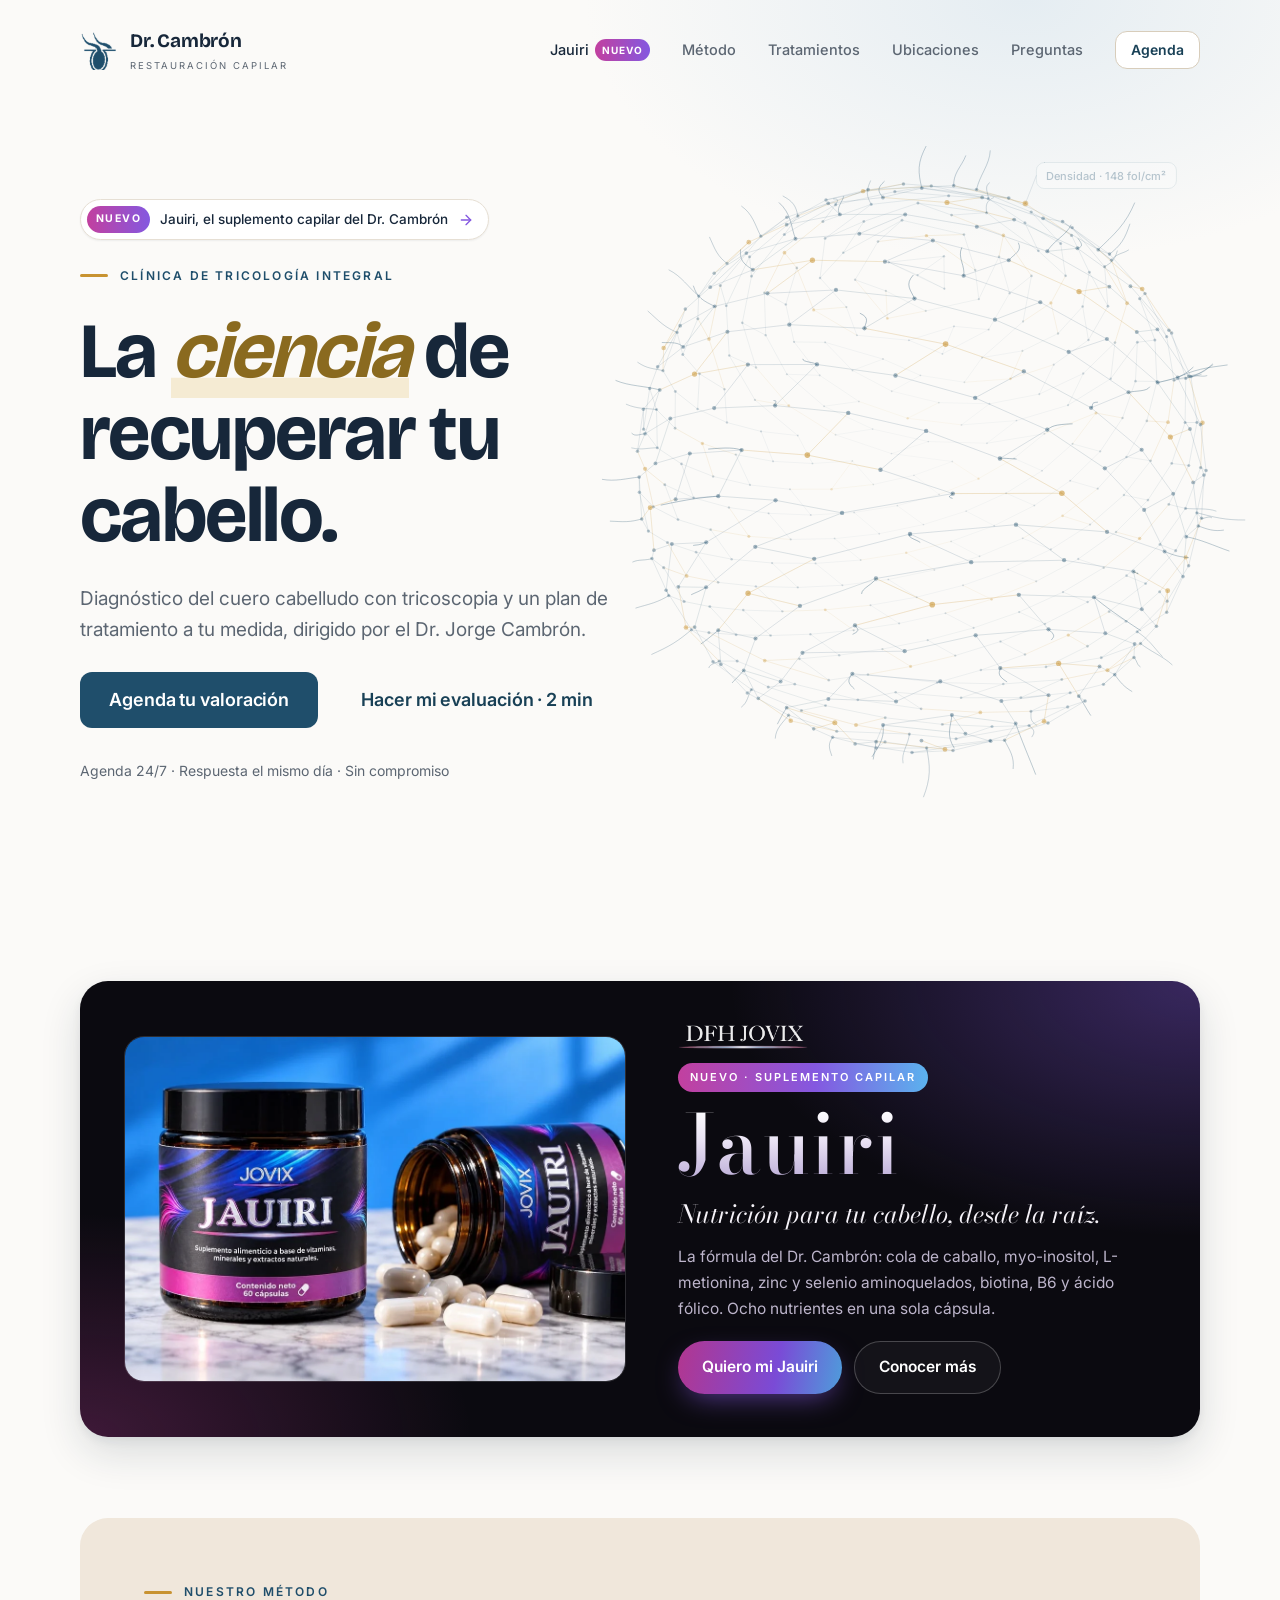
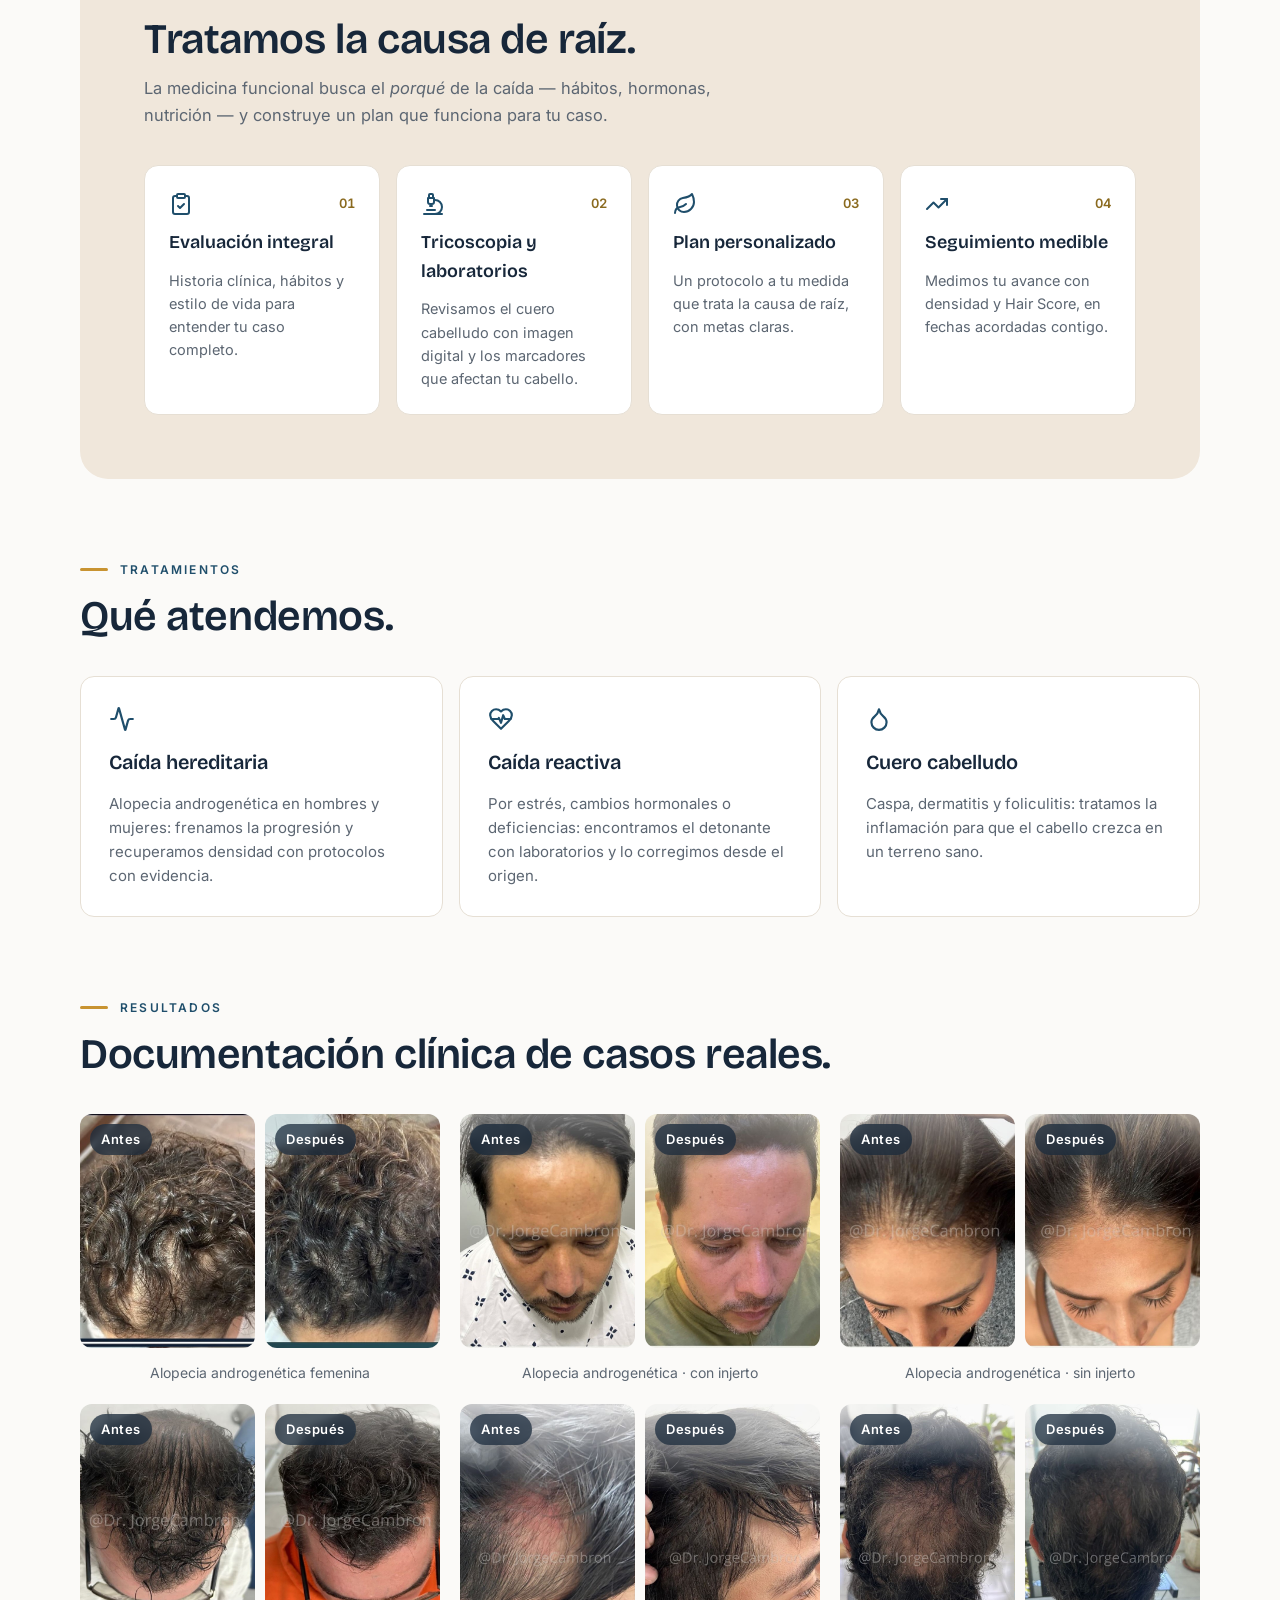
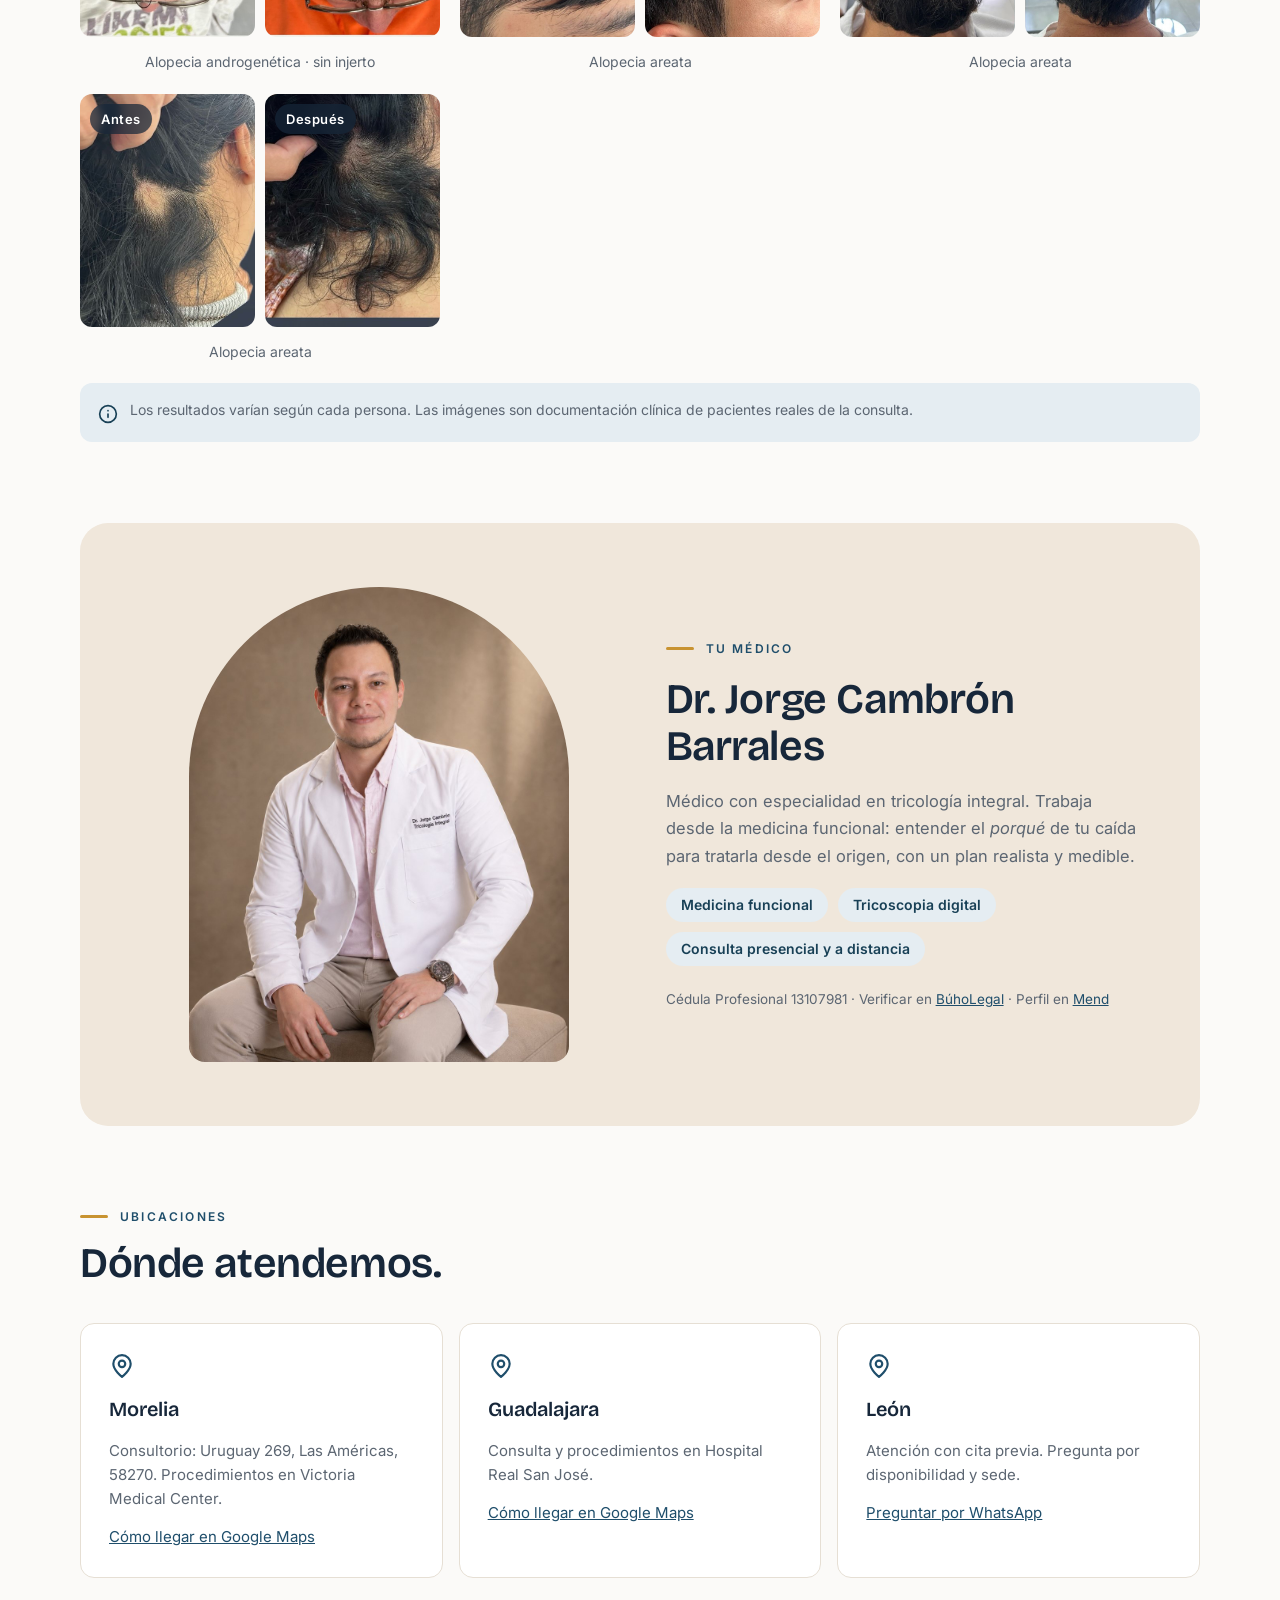
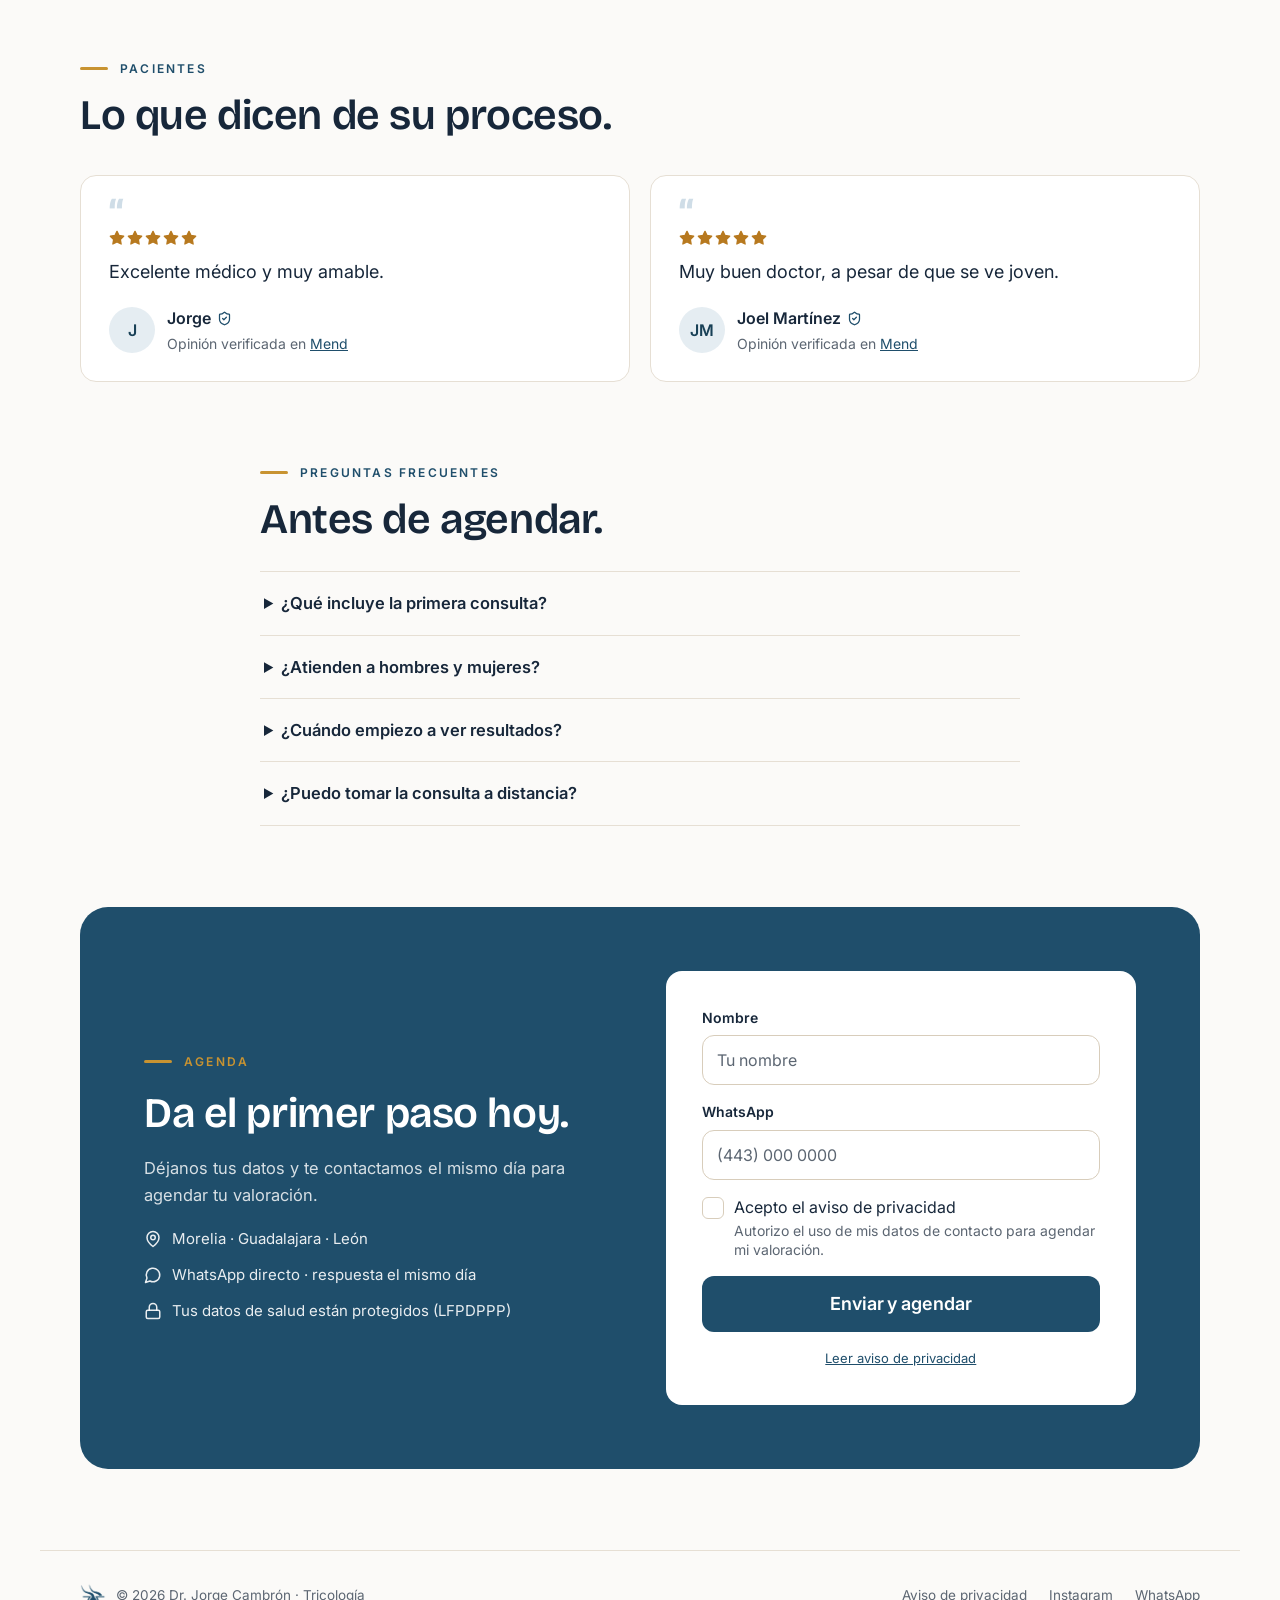
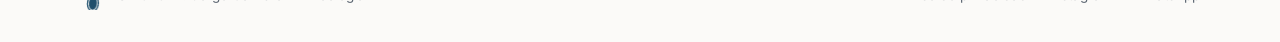
==== index.html @ ac1c4e74 "Agrega página de producto Jauiri (DFH JOVIX) y sección destacada en la landing - jauiri.html: página" ====
<!DOCTYPE html>
<html lang="es-MX">
  <head>
    <meta charset="UTF-8" />
    <meta name="viewport" content="width=device-width, initial-scale=1, viewport-fit=cover" />
    <meta
      name="description"
      content="Clínica de tricología y restauración capilar: diagnóstico del cuero cabelludo con tricoscopia y un plan de tratamiento a tu medida, dirigido por el Dr. Jorge Cambrón Barrales. Consultorios en Morelia, Guadalajara y León."
    />
    <title>Dr. Jorge Cambrón | Tricología y Restauración Capilar</title>
    <link rel="icon" href="favicon.ico?v=2" sizes="48x48" />
    <link rel="icon" type="image/png" sizes="32x32" href="assets/logo/favicon-32.png?v=2" />
    <link rel="icon" type="image/png" sizes="512x512" href="assets/logo/favicon.png?v=2" />
    <link rel="apple-touch-icon" sizes="180x180" href="assets/logo/apple-touch-icon.png?v=2" />
    <!-- BASE_URL: al mudar a dominio propio, buscar y reemplazar
         "https://paulettecb.github.io/drjorgecambr-n-tricolog-a" en
         index.html, sitemap.xml, robots.txt y llms.txt (ver README). -->
    <link rel="canonical" href="https://paulettecb.github.io/drjorgecambr-n-tricolog-a/" />
    <meta property="og:title" content="Dr. Jorge Cambrón | Tricología y Restauración Capilar" />
    <meta property="og:description" content="La ciencia de recuperar tu cabello. Diagnóstico con tricoscopia y plan de tratamiento a tu medida. Consultorios en Morelia, Guadalajara y León." />
    <meta property="og:type" content="website" />
    <meta property="og:url" content="https://paulettecb.github.io/drjorgecambr-n-tricolog-a/" />
    <meta property="og:image" content="https://paulettecb.github.io/drjorgecambr-n-tricolog-a/assets/og-image.jpg" />
    <meta property="og:locale" content="es_MX" />
    <meta name="twitter:card" content="summary_large_image" />
    <link rel="preconnect" href="https://fonts.googleapis.com" />
    <link rel="preconnect" href="https://fonts.gstatic.com" crossorigin />
    <link
      href="https://fonts.googleapis.com/css2?family=Bricolage+Grotesque:opsz,wght@12..96,400;12..96,500;12..96,600;12..96,700;12..96,800&family=Inter:wght@400;500;600&family=Bodoni+Moda:ital,opsz,wght@0,6..96,500;1,6..96,400&display=swap"
      rel="stylesheet"
    />
    <link rel="stylesheet" href="assets/css/tokens.css" />
    <link rel="stylesheet" href="assets/css/landing.css" />
    <script src="assets/js/hero-canvas.js" defer></script>
    <script src="assets/js/landing.js" defer></script>
    <script src="assets/js/app-nav.js" defer></script>
    <script type="application/ld+json">
    {
      "@context": "https://schema.org",
      "@type": "Physician",
      "name": "Dr. Jorge Cambrón Barrales",
      "alternateName": "Dr. Cambrón · Restauración Capilar",
      "description": "Médico especialista en tricología integral: diagnóstico del cuero cabelludo con tricoscopia, tratamiento de alopecia androgenética, caída reactiva, alopecia areata e injerto capilar.",
      "url": "https://paulettecb.github.io/drjorgecambr-n-tricolog-a/",
      "image": "https://paulettecb.github.io/drjorgecambr-n-tricolog-a/assets/doctor/dr-jorge-cambron.jpg",
      "telephone": "+524431390988",
      "identifier": {
        "@type": "PropertyValue",
        "name": "Cédula Profesional",
        "value": "13107981"
      },
      "medicalSpecialty": "Dermatology",
      "knowsAbout": ["Tricología", "Alopecia androgenética", "Alopecia areata", "Injerto capilar FUE", "Tricoscopia digital", "Salud del cuero cabelludo"],
      "address": {
        "@type": "PostalAddress",
        "streetAddress": "Uruguay 269, Las Américas",
        "addressLocality": "Morelia",
        "addressRegion": "Michoacán",
        "postalCode": "58270",
        "addressCountry": "MX"
      },
      "areaServed": ["Morelia", "Guadalajara", "León"],
      "sameAs": [
        "https://www.instagram.com/dr.jorgecambron/",
        "https://www.mend.com.mx/doctores/dr-jorge-cambron-barrales",
        "https://buholegal.com/13107981/"
      ]
    }
    </script>
    <script type="application/ld+json">
    {
      "@context": "https://schema.org",
      "@type": "FAQPage",
      "mainEntity": [
        {
          "@type": "Question",
          "name": "¿Qué incluye la primera consulta?",
          "acceptedAnswer": { "@type": "Answer", "text": "Historia clínica completa, tricoscopia del cuero cabelludo y una explicación clara de tu diagnóstico con el plan sugerido. Sales sabiendo qué tienes y qué sigue." }
        },
        {
          "@type": "Question",
          "name": "¿Atienden a hombres y mujeres?",
          "acceptedAnswer": { "@type": "Answer", "text": "Sí. La caída tiene causas distintas en cada caso y el plan se construye a tu medida, seas hombre o mujer." }
        },
        {
          "@type": "Question",
          "name": "¿Cuándo empiezo a ver resultados?",
          "acceptedAnswer": { "@type": "Answer", "text": "El ciclo del cabello es lento: la mayoría de los planes se evalúa entre el mes 3 y el 6, con seguimiento fotográfico y de densidad para medir el avance real." }
        },
        {
          "@type": "Question",
          "name": "¿Puedo tomar la consulta a distancia?",
          "acceptedAnswer": { "@type": "Answer", "text": "Sí, hay valoración en línea para empezar tu proceso; algunos estudios y seguimientos se coordinan de forma presencial en consultorio." }
        }
      ]
    }
    </script>
  </head>
  <body>
    <!-- ===== Hero (canvas orbe folicular + header) ===== -->
    <div class="lp-hero-wrap">
      <canvas
        class="lp-hero-canvas"
        data-variant="orbe"
        data-strands="164"
        data-speed="0.4"
        data-interactive="true"
        aria-hidden="true"
      ></canvas>

      <header class="lp-header">
        <a class="lp-brand" href="#" aria-label="Dr. Cambrón — inicio">
          <img src="assets/logo/icon-foliculo.png" width="38" height="40" alt="" aria-hidden="true" />
          <span class="lp-brand-text">
            <span class="lp-brand-name">Dr. Cambrón</span>
            <span class="lp-brand-sub">RESTAURACIÓN CAPILAR</span>
          </span>
        </a>
        <nav class="lp-nav" aria-label="Navegación principal">
          <a class="lp-nav-link lp-nav-link--new" href="jauiri.html">Jauiri <span class="lp-new">Nuevo</span></a>
          <a class="lp-nav-link" href="#metodo">Método</a>
          <a class="lp-nav-link" href="#tratamientos">Tratamientos</a>
          <a class="lp-nav-link" href="#ubicaciones">Ubicaciones</a>
          <a class="lp-nav-link" href="#faq">Preguntas</a>
          <a class="tc-btn tc-btn--secondary tc-btn--sm" href="#agenda"><span>Agenda</span></a>
        </nav>
      </header>

      <section class="lp-hero" aria-labelledby="hero-title">
        <div class="lp-hero-inner">
          <a class="lp-promo lp-fade" href="#jauiri">
            <span class="lp-promo-tag">NUEVO</span>
            <span>Jauiri, el suplemento capilar del Dr. Cambrón</span>
            <svg xmlns="http://www.w3.org/2000/svg" width="16" height="16" viewBox="0 0 24 24" fill="none" stroke="currentColor" stroke-width="2" stroke-linecap="round" stroke-linejoin="round" class="lp-icon" aria-hidden="true" focusable="false"><path d="M5 12h14"/><path d="m12 5 7 7-7 7"/></svg>
          </a>
          <div class="lp-eyebrow lp-fade">
            <span class="lp-eyebrow-dash"></span>
            <span class="lp-eyebrow-text">CLÍNICA DE TRICOLOGÍA INTEGRAL</span>
          </div>
          <h1 id="hero-title" class="lp-hero-title lp-fade lp-fade--1">
            La <span class="lp-hl">ciencia</span> de recuperar tu cabello.
          </h1>
          <p class="lp-hero-sub lp-fade lp-fade--2">
            Diagnóstico del cuero cabelludo con tricoscopia y un plan de tratamiento a tu medida, dirigido por el Dr. Jorge Cambrón.
          </p>
          <div class="lp-hero-actions lp-fade lp-fade--3">
            <a class="tc-btn tc-btn--primary tc-btn--lg" href="#agenda"><span>Agenda tu valoración</span></a>
            <a class="tc-btn tc-btn--ghost tc-btn--lg" href="#agenda"><span>Hacer mi evaluación · 2 min</span></a>
          </div>
          <p class="lp-hero-note lp-fade lp-fade--4">Agenda 24/7 · Respuesta el mismo día · Sin compromiso</p>
        </div>
      </section>
    </div>

    <main>
      <!-- ===== Producto destacado: Jauiri · DFH JOVIX ===== -->
      <section id="jauiri" class="lp-section lp-section--product" aria-labelledby="jauiri-title">
        <div class="lp-product">
          <div class="lp-product-media">
            <img src="assets/jovix/jauiri-frascos.webp" width="1280" height="720" alt="Frascos de Jauiri de DFH JOVIX con cápsulas" loading="lazy" decoding="async" />
          </div>
          <div class="lp-product-copy">
            <img class="lp-product-logo" src="assets/jovix/logo-jovix-blanco-sin-lema.png" width="162" height="30" alt="DFH JOVIX" loading="lazy" />
            <span class="lp-product-badge">NUEVO · SUPLEMENTO CAPILAR</span>
            <h2 id="jauiri-title" class="lp-product-title">Jauiri</h2>
            <p class="lp-product-tag">Nutrición para tu cabello, desde la raíz.</p>
            <p class="lp-product-sub">
              La fórmula del Dr. Cambrón: cola de caballo, myo-inositol, L-metionina, zinc y selenio aminoquelados, biotina, B6 y ácido fólico. Ocho nutrientes en una sola cápsula.
            </p>
            <div class="lp-product-actions">
              <a class="lp-product-btn" href="jauiri.html#comprar">Quiero mi Jauiri</a>
              <a class="lp-product-btn lp-product-btn--ghost" href="jauiri.html">Conocer más</a>
            </div>
          </div>
        </div>
      </section>
      <!-- ===== Método ===== -->
      <section id="metodo" class="lp-section lp-section--metodo" aria-labelledby="metodo-title">
        <div class="lp-panel">
          <div class="lp-kicker">
            <span class="lp-eyebrow-dash"></span>
            <span class="lp-eyebrow-text">NUESTRO MÉTODO</span>
          </div>
          <h2 id="metodo-title" class="lp-h2 lp-h2--tight">Tratamos la causa de raíz.</h2>
          <p class="lp-intro">
            La medicina funcional busca el <em>porqué</em> de la caída — hábitos, hormonas, nutrición — y construye un plan que funciona para tu caso.
          </p>
          <div class="lp-steps">
            <article class="lp-card">
              <div class="lp-card-top">
                <span class="lp-card-ic">
                  <svg xmlns="http://www.w3.org/2000/svg" width="24" height="24" viewBox="0 0 24 24" fill="none" stroke="currentColor" stroke-width="2" stroke-linecap="round" stroke-linejoin="round" class="lp-icon" aria-hidden="true" focusable="false"><rect width="8" height="4" x="8" y="2" rx="1" ry="1"/><path d="M16 4h2a2 2 0 0 1 2 2v14a2 2 0 0 1-2 2H6a2 2 0 0 1-2-2V6a2 2 0 0 1 2-2h2"/><path d="m9 14 2 2 4-4"/></svg>
                </span>
                <span class="lp-card-num">01</span>
              </div>
              <h3>Evaluación integral</h3>
              <p>Historia clínica, hábitos y estilo de vida para entender tu caso completo.</p>
            </article>
            <article class="lp-card">
              <div class="lp-card-top">
                <span class="lp-card-ic">
                  <svg xmlns="http://www.w3.org/2000/svg" width="24" height="24" viewBox="0 0 24 24" fill="none" stroke="currentColor" stroke-width="2" stroke-linecap="round" stroke-linejoin="round" class="lp-icon" aria-hidden="true" focusable="false"><path d="M6 18h8"/><path d="M3 22h18"/><path d="M14 22a7 7 0 1 0 0-14h-1"/><path d="M9 14h2"/><path d="M9 12a2 2 0 0 1-2-2V6h6v4a2 2 0 0 1-2 2Z"/><path d="M12 6V3a1 1 0 0 0-1-1H9a1 1 0 0 0-1 1v3"/></svg>
                </span>
                <span class="lp-card-num">02</span>
              </div>
              <h3>Tricoscopia y laboratorios</h3>
              <p>Revisamos el cuero cabelludo con imagen digital y los marcadores que afectan tu cabello.</p>
            </article>
            <article class="lp-card">
              <div class="lp-card-top">
                <span class="lp-card-ic">
                  <svg xmlns="http://www.w3.org/2000/svg" width="24" height="24" viewBox="0 0 24 24" fill="none" stroke="currentColor" stroke-width="2" stroke-linecap="round" stroke-linejoin="round" class="lp-icon" aria-hidden="true" focusable="false"><path d="M11 20A7 7 0 0 1 9.8 6.1C15.5 5 17 4.48 19 2c1 2 2 4.18 2 8 0 5.5-4.78 10-10 10Z"/><path d="M2 21c0-3 1.85-5.36 5.08-6C9.5 14.52 12 13 13 12"/></svg>
                </span>
                <span class="lp-card-num">03</span>
              </div>
              <h3>Plan personalizado</h3>
              <p>Un protocolo a tu medida que trata la causa de raíz, con metas claras.</p>
            </article>
            <article class="lp-card">
              <div class="lp-card-top">
                <span class="lp-card-ic">
                  <svg xmlns="http://www.w3.org/2000/svg" width="24" height="24" viewBox="0 0 24 24" fill="none" stroke="currentColor" stroke-width="2" stroke-linecap="round" stroke-linejoin="round" class="lp-icon" aria-hidden="true" focusable="false"><polyline points="22 7 13.5 15.5 8.5 10.5 2 17"/><polyline points="16 7 22 7 22 13"/></svg>
                </span>
                <span class="lp-card-num">04</span>
              </div>
              <h3>Seguimiento medible</h3>
              <p>Medimos tu avance con densidad y Hair Score, en fechas acordadas contigo.</p>
            </article>
          </div>
        </div>
      </section>

      <!-- ===== Tratamientos ===== -->
      <section id="tratamientos" class="lp-section lp-section--tratamientos" aria-labelledby="tratamientos-title">
        <div class="lp-kicker">
          <span class="lp-eyebrow-dash"></span>
          <span class="lp-eyebrow-text">TRATAMIENTOS</span>
        </div>
        <h2 id="tratamientos-title" class="lp-h2">Qué atendemos.</h2>
        <div class="lp-treatments">
          <article class="lp-card lp-card--treatment">
            <span class="lp-card-ic">
              <svg xmlns="http://www.w3.org/2000/svg" width="26" height="26" viewBox="0 0 24 24" fill="none" stroke="currentColor" stroke-width="2" stroke-linecap="round" stroke-linejoin="round" class="lp-icon" aria-hidden="true" focusable="false"><path d="M22 12h-2.48a2 2 0 0 0-1.93 1.46l-2.35 8.36a.25.25 0 0 1-.48 0L9.24 2.18a.25.25 0 0 0-.48 0l-2.35 8.36A2 2 0 0 1 4.49 12H2"/></svg>
            </span>
            <h3>Caída hereditaria</h3>
            <p>Alopecia androgenética en hombres y mujeres: frenamos la progresión y recuperamos densidad con protocolos con evidencia.</p>
          </article>
          <article class="lp-card lp-card--treatment">
            <span class="lp-card-ic">
              <svg xmlns="http://www.w3.org/2000/svg" width="26" height="26" viewBox="0 0 24 24" fill="none" stroke="currentColor" stroke-width="2" stroke-linecap="round" stroke-linejoin="round" class="lp-icon" aria-hidden="true" focusable="false"><path d="M19 14c1.49-1.46 3-3.21 3-5.5A5.5 5.5 0 0 0 16.5 3c-1.76 0-3 .5-4.5 2-1.5-1.5-2.74-2-4.5-2A5.5 5.5 0 0 0 2 8.5c0 2.3 1.5 4.05 3 5.5l7 7Z"/><path d="M3.22 12H9.5l.5-1 2 4.5 2-7 1.5 3.5h5.27"/></svg>
            </span>
            <h3>Caída reactiva</h3>
            <p>Por estrés, cambios hormonales o deficiencias: encontramos el detonante con laboratorios y lo corregimos desde el origen.</p>
          </article>
          <article class="lp-card lp-card--treatment">
            <span class="lp-card-ic">
              <svg xmlns="http://www.w3.org/2000/svg" width="26" height="26" viewBox="0 0 24 24" fill="none" stroke="currentColor" stroke-width="2" stroke-linecap="round" stroke-linejoin="round" class="lp-icon" aria-hidden="true" focusable="false"><path d="M12 22a7 7 0 0 0 7-7c0-2-1-3.9-3-5.5s-3.5-4-4-6.5c-.5 2.5-2 4.9-4 6.5C6 11.1 5 13 5 15a7 7 0 0 0 7 7z"/></svg>
            </span>
            <h3>Cuero cabelludo</h3>
            <p>Caspa, dermatitis y foliculitis: tratamos la inflamación para que el cabello crezca en un terreno sano.</p>
          </article>
        </div>
      </section>

      <!-- ===== Resultados ===== -->
      <section id="resultados" class="lp-section" aria-labelledby="resultados-title">
        <div class="lp-kicker">
          <span class="lp-eyebrow-dash"></span>
          <span class="lp-eyebrow-text">RESULTADOS</span>
        </div>
        <h2 id="resultados-title" class="lp-h2">Documentación clínica de casos reales.</h2>
        <div class="lp-ba-grid">
          <div class="tc-ba">
            <div class="tc-ba__pair">
              <div class="tc-ba__cell"><img class="tc-ba__img" src="assets/antes-y-despues/alopecia-androgenetica-femenina-before.jpg" alt="Cuero cabelludo antes del tratamiento — alopecia androgenética femenina" loading="lazy" /><span class="tc-ba__tag">Antes</span></div>
              <div class="tc-ba__cell"><img class="tc-ba__img" src="assets/antes-y-despues/alopecia-androgenetica-femenina-after.jpg" alt="Cuero cabelludo después del tratamiento — alopecia androgenética femenina" loading="lazy" /><span class="tc-ba__tag">Después</span></div>
            </div>
            <div class="tc-ba__cap"><span>Alopecia androgenética femenina</span></div>
          </div>
          <div class="tc-ba">
            <div class="tc-ba__pair">
              <div class="tc-ba__cell"><img class="tc-ba__img" src="assets/antes-y-despues/alopecia-androgenetica-con-injerto-before.jpg" alt="Antes del injerto capilar — alopecia androgenética" loading="lazy" /><span class="tc-ba__tag">Antes</span></div>
              <div class="tc-ba__cell"><img class="tc-ba__img" src="assets/antes-y-despues/alopecia-androgenetica-con-injerto-after.jpg" alt="Después del injerto capilar — alopecia androgenética" loading="lazy" /><span class="tc-ba__tag">Después</span></div>
            </div>
            <div class="tc-ba__cap"><span>Alopecia androgenética · con injerto</span></div>
          </div>
          <div class="tc-ba">
            <div class="tc-ba__pair">
              <div class="tc-ba__cell"><img class="tc-ba__img" src="assets/antes-y-despues/alopecia-androgenetica-sin-injerto-1-before.jpg" alt="Antes del tratamiento sin injerto — alopecia androgenética" loading="lazy" /><span class="tc-ba__tag">Antes</span></div>
              <div class="tc-ba__cell"><img class="tc-ba__img" src="assets/antes-y-despues/alopecia-androgenetica-sin-injerto-1-after.jpg" alt="Después del tratamiento sin injerto — alopecia androgenética" loading="lazy" /><span class="tc-ba__tag">Después</span></div>
            </div>
            <div class="tc-ba__cap"><span>Alopecia androgenética · sin injerto</span></div>
          </div>
          <div class="tc-ba">
            <div class="tc-ba__pair">
              <div class="tc-ba__cell"><img class="tc-ba__img" src="assets/antes-y-despues/alopecia-androgenetica-sin-injerto-2-before.jpg" alt="Antes del tratamiento sin injerto — alopecia androgenética" loading="lazy" /><span class="tc-ba__tag">Antes</span></div>
              <div class="tc-ba__cell"><img class="tc-ba__img" src="assets/antes-y-despues/alopecia-androgenetica-sin-injerto-2-after.jpg" alt="Después del tratamiento sin injerto — alopecia androgenética" loading="lazy" /><span class="tc-ba__tag">Después</span></div>
            </div>
            <div class="tc-ba__cap"><span>Alopecia androgenética · sin injerto</span></div>
          </div>
          <div class="tc-ba">
            <div class="tc-ba__pair">
              <div class="tc-ba__cell"><img class="tc-ba__img" src="assets/antes-y-despues/alopecia-areata-1-before.jpg" alt="Cuero cabelludo antes del tratamiento — alopecia areata" loading="lazy" /><span class="tc-ba__tag">Antes</span></div>
              <div class="tc-ba__cell"><img class="tc-ba__img" src="assets/antes-y-despues/alopecia-areata-1-after.jpg" alt="Cuero cabelludo después del tratamiento — alopecia areata" loading="lazy" /><span class="tc-ba__tag">Después</span></div>
            </div>
            <div class="tc-ba__cap"><span>Alopecia areata</span></div>
          </div>
          <div class="tc-ba">
            <div class="tc-ba__pair">
              <div class="tc-ba__cell"><img class="tc-ba__img" src="assets/antes-y-despues/alopecia-areata-2-before.jpg" alt="Cuero cabelludo antes del tratamiento — alopecia areata" loading="lazy" /><span class="tc-ba__tag">Antes</span></div>
              <div class="tc-ba__cell"><img class="tc-ba__img" src="assets/antes-y-despues/alopecia-areata-2-after.jpg" alt="Cuero cabelludo después del tratamiento — alopecia areata" loading="lazy" /><span class="tc-ba__tag">Después</span></div>
            </div>
            <div class="tc-ba__cap"><span>Alopecia areata</span></div>
          </div>
          <div class="tc-ba">
            <div class="tc-ba__pair">
              <div class="tc-ba__cell"><img class="tc-ba__img" src="assets/antes-y-despues/alopecia-areata-cicatriz-before.jpg" alt="Cuero cabelludo antes del tratamiento — alopecia areata" loading="lazy" /><span class="tc-ba__tag">Antes</span></div>
              <div class="tc-ba__cell"><img class="tc-ba__img" src="assets/antes-y-despues/alopecia-areata-cicatriz-after.jpg" alt="Cuero cabelludo después del tratamiento — alopecia areata" loading="lazy" /><span class="tc-ba__tag">Después</span></div>
            </div>
            <div class="tc-ba__cap"><span>Alopecia areata</span></div>
          </div>
        </div>
        <div class="tc-callout tc-callout--info" role="note">
          <span class="tc-callout__ic" aria-hidden="true">
            <svg xmlns="http://www.w3.org/2000/svg" width="20" height="20" viewBox="0 0 24 24" fill="none" stroke="currentColor" stroke-width="2" stroke-linecap="round" stroke-linejoin="round" class="lp-icon" aria-hidden="true" focusable="false"><circle cx="12" cy="12" r="10"/><path d="M12 16v-4"/><path d="M12 8h.01"/></svg>
          </span>
          <div class="tc-callout__body">
            <div class="tc-callout__text">Los resultados varían según cada persona. Las imágenes son documentación clínica de pacientes reales de la consulta.</div>
          </div>
        </div>
      </section>

      <!-- ===== Doctor ===== -->
      <section id="doctor" class="lp-section" aria-labelledby="doctor-title">
        <div class="lp-panel lp-doctor-grid">
          <div class="lp-doctor-photo-col">
            <div class="lp-doctor-photo">
              <img src="assets/doctor/dr-jorge-cambron.jpg" alt="Dr. Jorge Cambrón Barrales, especialista en tricología integral" loading="lazy" decoding="async" />
            </div>
          </div>
          <div class="lp-doctor-copy">
            <div class="lp-kicker">
              <span class="lp-eyebrow-dash"></span>
              <span class="lp-eyebrow-text">TU MÉDICO</span>
            </div>
            <h2 id="doctor-title" class="lp-h2">Dr. Jorge Cambrón Barrales</h2>
            <p>
              Médico con especialidad en tricología integral. Trabaja desde la medicina funcional: entender el <em>porqué</em> de tu caída para tratarla desde el origen, con un plan realista y medible.
            </p>
            <div class="lp-chip-row">
              <span class="tc-chip">Medicina funcional</span>
              <span class="tc-chip">Tricoscopia digital</span>
              <span class="tc-chip">Consulta presencial y a distancia</span>
            </div>
            <p class="lp-doctor-verify">
              Cédula Profesional 13107981 · Verificar en
              <a href="https://buholegal.com/13107981/" target="_blank" rel="noopener noreferrer">BúhoLegal</a> ·
              Perfil en <a href="https://www.mend.com.mx/doctores/dr-jorge-cambron-barrales" target="_blank" rel="noopener noreferrer">Mend</a>
            </p>
          </div>
        </div>
      </section>

      <!-- ===== Ubicaciones ===== -->
      <section id="ubicaciones" class="lp-section" aria-labelledby="ubicaciones-title">
        <div class="lp-kicker">
          <span class="lp-eyebrow-dash"></span>
          <span class="lp-eyebrow-text">UBICACIONES</span>
        </div>
        <h2 id="ubicaciones-title" class="lp-h2">Dónde atendemos.</h2>
        <div class="lp-treatments">
          <article class="lp-card lp-card--treatment">
            <span class="lp-card-ic">
              <svg xmlns="http://www.w3.org/2000/svg" width="26" height="26" viewBox="0 0 24 24" fill="none" stroke="currentColor" stroke-width="2" stroke-linecap="round" stroke-linejoin="round" class="lp-icon" aria-hidden="true" focusable="false"><path d="M20 10c0 6-8 12-8 12s-8-6-8-12a8 8 0 0 1 16 0Z"/><circle cx="12" cy="10" r="3"/></svg>
            </span>
            <h3>Morelia</h3>
            <p>Consultorio: Uruguay 269, Las Américas, 58270. Procedimientos en Victoria Medical Center.</p>
            <p><a href="https://www.google.com/maps/search/?api=1&query=Tricologo+Dr.+Jorge+Cambron+Uruguay+269+Las+Americas+Morelia" target="_blank" rel="noopener noreferrer">Cómo llegar en Google Maps</a></p>
          </article>
          <article class="lp-card lp-card--treatment">
            <span class="lp-card-ic">
              <svg xmlns="http://www.w3.org/2000/svg" width="26" height="26" viewBox="0 0 24 24" fill="none" stroke="currentColor" stroke-width="2" stroke-linecap="round" stroke-linejoin="round" class="lp-icon" aria-hidden="true" focusable="false"><path d="M20 10c0 6-8 12-8 12s-8-6-8-12a8 8 0 0 1 16 0Z"/><circle cx="12" cy="10" r="3"/></svg>
            </span>
            <h3>Guadalajara</h3>
            <p>Consulta y procedimientos en Hospital Real San José.</p>
            <p><a href="https://www.google.com/maps/search/?api=1&query=Hospital+Real+San+Jose+Guadalajara" target="_blank" rel="noopener noreferrer">Cómo llegar en Google Maps</a></p>
          </article>
          <article class="lp-card lp-card--treatment">
            <span class="lp-card-ic">
              <svg xmlns="http://www.w3.org/2000/svg" width="26" height="26" viewBox="0 0 24 24" fill="none" stroke="currentColor" stroke-width="2" stroke-linecap="round" stroke-linejoin="round" class="lp-icon" aria-hidden="true" focusable="false"><path d="M20 10c0 6-8 12-8 12s-8-6-8-12a8 8 0 0 1 16 0Z"/><circle cx="12" cy="10" r="3"/></svg>
            </span>
            <h3>León</h3>
            <p>Atención con cita previa. Pregunta por disponibilidad y sede.</p>
            <p><a href="#" data-wa-message="Hola Dr. Cambrón, quiero información sobre consultas en León." target="_blank" rel="noopener noreferrer">Preguntar por WhatsApp</a></p>
          </article>
        </div>
      </section>

      <!-- ===== Testimonios ===== -->
      <section id="testimonios" class="lp-section" aria-labelledby="testimonios-title">
        <div class="lp-kicker">
          <span class="lp-eyebrow-dash"></span>
          <span class="lp-eyebrow-text">PACIENTES</span>
        </div>
        <h2 id="testimonios-title" class="lp-h2">Lo que dicen de su proceso.</h2>
        <div class="lp-quotes">
          <figure class="tc-quote">
            <div class="tc-quote__mark" aria-hidden="true">&ldquo;</div>
            <div class="tc-quote__stars" role="img" aria-label="5 de 5 estrellas">
              <svg xmlns="http://www.w3.org/2000/svg" width="16" height="16" viewBox="0 0 24 24" fill="var(--warning)" stroke="var(--warning)" stroke-width="2" stroke-linecap="round" stroke-linejoin="round" class="lp-icon" aria-hidden="true" focusable="false"><polygon points="12 2 15.09 8.26 22 9.27 17 14.14 18.18 21.02 12 17.77 5.82 21.02 7 14.14 2 9.27 8.91 8.26 12 2"/></svg>
              <svg xmlns="http://www.w3.org/2000/svg" width="16" height="16" viewBox="0 0 24 24" fill="var(--warning)" stroke="var(--warning)" stroke-width="2" stroke-linecap="round" stroke-linejoin="round" class="lp-icon" aria-hidden="true" focusable="false"><polygon points="12 2 15.09 8.26 22 9.27 17 14.14 18.18 21.02 12 17.77 5.82 21.02 7 14.14 2 9.27 8.91 8.26 12 2"/></svg>
              <svg xmlns="http://www.w3.org/2000/svg" width="16" height="16" viewBox="0 0 24 24" fill="var(--warning)" stroke="var(--warning)" stroke-width="2" stroke-linecap="round" stroke-linejoin="round" class="lp-icon" aria-hidden="true" focusable="false"><polygon points="12 2 15.09 8.26 22 9.27 17 14.14 18.18 21.02 12 17.77 5.82 21.02 7 14.14 2 9.27 8.91 8.26 12 2"/></svg>
              <svg xmlns="http://www.w3.org/2000/svg" width="16" height="16" viewBox="0 0 24 24" fill="var(--warning)" stroke="var(--warning)" stroke-width="2" stroke-linecap="round" stroke-linejoin="round" class="lp-icon" aria-hidden="true" focusable="false"><polygon points="12 2 15.09 8.26 22 9.27 17 14.14 18.18 21.02 12 17.77 5.82 21.02 7 14.14 2 9.27 8.91 8.26 12 2"/></svg>
              <svg xmlns="http://www.w3.org/2000/svg" width="16" height="16" viewBox="0 0 24 24" fill="var(--warning)" stroke="var(--warning)" stroke-width="2" stroke-linecap="round" stroke-linejoin="round" class="lp-icon" aria-hidden="true" focusable="false"><polygon points="12 2 15.09 8.26 22 9.27 17 14.14 18.18 21.02 12 17.77 5.82 21.02 7 14.14 2 9.27 8.91 8.26 12 2"/></svg>
            </div>
            <blockquote class="tc-quote__text">Excelente médico y muy amable.</blockquote>
            <figcaption class="tc-quote__foot">
              <span class="tc-quote__avatar" aria-hidden="true">J</span>
              <span class="tc-quote__who">
                <span class="tc-quote__name">
                  Jorge
                  <span class="tc-quote__verified" title="Paciente verificado" role="img" aria-label="Paciente verificado">
                    <svg xmlns="http://www.w3.org/2000/svg" width="15" height="15" viewBox="0 0 24 24" fill="none" stroke="currentColor" stroke-width="2" stroke-linecap="round" stroke-linejoin="round" class="lp-icon" aria-hidden="true" focusable="false"><path d="M20 13c0 5-3.5 7.5-7.66 8.95a1 1 0 0 1-.67-.01C7.5 20.5 4 18 4 13V6a1 1 0 0 1 1-1c2 0 4.5-1.2 6.24-2.72a1.17 1.17 0 0 1 1.52 0C14.51 3.81 17 5 19 5a1 1 0 0 1 1 1z"/><path d="m9 12 2 2 4-4"/></svg>
                  </span>
                </span>
                <span class="tc-quote__detail">Opinión verificada en <a href="https://www.mend.com.mx/doctores/dr-jorge-cambron-barrales" target="_blank" rel="noopener noreferrer">Mend</a></span>
              </span>
            </figcaption>
          </figure>
          <figure class="tc-quote">
            <div class="tc-quote__mark" aria-hidden="true">&ldquo;</div>
            <div class="tc-quote__stars" role="img" aria-label="5 de 5 estrellas">
              <svg xmlns="http://www.w3.org/2000/svg" width="16" height="16" viewBox="0 0 24 24" fill="var(--warning)" stroke="var(--warning)" stroke-width="2" stroke-linecap="round" stroke-linejoin="round" class="lp-icon" aria-hidden="true" focusable="false"><polygon points="12 2 15.09 8.26 22 9.27 17 14.14 18.18 21.02 12 17.77 5.82 21.02 7 14.14 2 9.27 8.91 8.26 12 2"/></svg>
              <svg xmlns="http://www.w3.org/2000/svg" width="16" height="16" viewBox="0 0 24 24" fill="var(--warning)" stroke="var(--warning)" stroke-width="2" stroke-linecap="round" stroke-linejoin="round" class="lp-icon" aria-hidden="true" focusable="false"><polygon points="12 2 15.09 8.26 22 9.27 17 14.14 18.18 21.02 12 17.77 5.82 21.02 7 14.14 2 9.27 8.91 8.26 12 2"/></svg>
              <svg xmlns="http://www.w3.org/2000/svg" width="16" height="16" viewBox="0 0 24 24" fill="var(--warning)" stroke="var(--warning)" stroke-width="2" stroke-linecap="round" stroke-linejoin="round" class="lp-icon" aria-hidden="true" focusable="false"><polygon points="12 2 15.09 8.26 22 9.27 17 14.14 18.18 21.02 12 17.77 5.82 21.02 7 14.14 2 9.27 8.91 8.26 12 2"/></svg>
              <svg xmlns="http://www.w3.org/2000/svg" width="16" height="16" viewBox="0 0 24 24" fill="var(--warning)" stroke="var(--warning)" stroke-width="2" stroke-linecap="round" stroke-linejoin="round" class="lp-icon" aria-hidden="true" focusable="false"><polygon points="12 2 15.09 8.26 22 9.27 17 14.14 18.18 21.02 12 17.77 5.82 21.02 7 14.14 2 9.27 8.91 8.26 12 2"/></svg>
              <svg xmlns="http://www.w3.org/2000/svg" width="16" height="16" viewBox="0 0 24 24" fill="var(--warning)" stroke="var(--warning)" stroke-width="2" stroke-linecap="round" stroke-linejoin="round" class="lp-icon" aria-hidden="true" focusable="false"><polygon points="12 2 15.09 8.26 22 9.27 17 14.14 18.18 21.02 12 17.77 5.82 21.02 7 14.14 2 9.27 8.91 8.26 12 2"/></svg>
            </div>
            <blockquote class="tc-quote__text">Muy buen doctor, a pesar de que se ve joven.</blockquote>
            <figcaption class="tc-quote__foot">
              <span class="tc-quote__avatar" aria-hidden="true">JM</span>
              <span class="tc-quote__who">
                <span class="tc-quote__name">
                  Joel Martínez
                  <span class="tc-quote__verified" title="Paciente verificado" role="img" aria-label="Paciente verificado">
                    <svg xmlns="http://www.w3.org/2000/svg" width="15" height="15" viewBox="0 0 24 24" fill="none" stroke="currentColor" stroke-width="2" stroke-linecap="round" stroke-linejoin="round" class="lp-icon" aria-hidden="true" focusable="false"><path d="M20 13c0 5-3.5 7.5-7.66 8.95a1 1 0 0 1-.67-.01C7.5 20.5 4 18 4 13V6a1 1 0 0 1 1-1c2 0 4.5-1.2 6.24-2.72a1.17 1.17 0 0 1 1.52 0C14.51 3.81 17 5 19 5a1 1 0 0 1 1 1z"/><path d="m9 12 2 2 4-4"/></svg>
                  </span>
                </span>
                <span class="tc-quote__detail">Opinión verificada en <a href="https://www.mend.com.mx/doctores/dr-jorge-cambron-barrales" target="_blank" rel="noopener noreferrer">Mend</a></span>
              </span>
            </figcaption>
          </figure>
        </div>
      </section>

      <!-- ===== FAQ ===== -->
      <section id="faq" class="lp-section lp-section--faq" aria-labelledby="faq-title">
        <div class="lp-kicker">
          <span class="lp-eyebrow-dash"></span>
          <span class="lp-eyebrow-text">PREGUNTAS FRECUENTES</span>
        </div>
        <h2 id="faq-title" class="lp-h2 lp-h2--faq">Antes de agendar.</h2>
        <details class="lp-faq">
          <summary>¿Qué incluye la primera consulta?</summary>
          <p>Historia clínica completa, tricoscopia del cuero cabelludo y una explicación clara de tu diagnóstico con el plan sugerido. Sales sabiendo qué tienes y qué sigue.</p>
        </details>
        <details class="lp-faq">
          <summary>¿Atienden a hombres y mujeres?</summary>
          <p>Sí. La caída tiene causas distintas en cada caso y el plan se construye a tu medida, seas hombre o mujer.</p>
        </details>
        <details class="lp-faq">
          <summary>¿Cuándo empiezo a ver resultados?</summary>
          <p>El ciclo del cabello es lento: la mayoría de los planes se evalúa entre el mes 3 y el 6, con seguimiento fotográfico y de densidad para medir el avance real.</p>
        </details>
        <details class="lp-faq">
          <summary>¿Puedo tomar la consulta a distancia?</summary>
          <p>Sí, hay valoración en línea para empezar tu proceso; algunos estudios y seguimientos se coordinan de forma presencial en consultorio.</p>
        </details>
      </section>

      <!-- ===== Agenda ===== -->
      <section id="agenda" class="lp-section" aria-labelledby="agenda-title">
        <div class="lp-panel lp-panel--navy lp-agenda-grid">
          <div class="lp-agenda-copy">
            <div class="lp-kicker">
              <span class="lp-eyebrow-dash"></span>
              <span class="lp-eyebrow-text">AGENDA</span>
            </div>
            <h2 id="agenda-title" class="lp-h2">Da el primer paso hoy.</h2>
            <p>Déjanos tus datos y te contactamos el mismo día para agendar tu valoración.</p>
            <div class="lp-agenda-facts">
              <div class="lp-agenda-fact">
                <svg xmlns="http://www.w3.org/2000/svg" width="18" height="18" viewBox="0 0 24 24" fill="none" stroke="currentColor" stroke-width="2" stroke-linecap="round" stroke-linejoin="round" class="lp-icon" aria-hidden="true" focusable="false"><path d="M20 10c0 6-8 12-8 12s-8-6-8-12a8 8 0 0 1 16 0Z"/><circle cx="12" cy="10" r="3"/></svg>
                <span>Morelia · Guadalajara · León</span>
              </div>
              <div class="lp-agenda-fact">
                <svg xmlns="http://www.w3.org/2000/svg" width="18" height="18" viewBox="0 0 24 24" fill="none" stroke="currentColor" stroke-width="2" stroke-linecap="round" stroke-linejoin="round" class="lp-icon" aria-hidden="true" focusable="false"><path d="M7.9 20A9 9 0 1 0 4 16.1L2 22Z"/></svg>
                <span>WhatsApp directo · respuesta el mismo día</span>
              </div>
              <div class="lp-agenda-fact">
                <svg xmlns="http://www.w3.org/2000/svg" width="18" height="18" viewBox="0 0 24 24" fill="none" stroke="currentColor" stroke-width="2" stroke-linecap="round" stroke-linejoin="round" class="lp-icon" aria-hidden="true" focusable="false"><rect width="18" height="11" x="3" y="11" rx="2" ry="2"/><path d="M7 11V7a5 5 0 0 1 10 0v4"/></svg>
                <span>Tus datos de salud están protegidos (LFPDPPP)</span>
              </div>
            </div>
          </div>
          <form id="agenda-form" class="lp-form">
            <div class="tc-field">
              <label class="tc-field__label" for="agenda-nombre">Nombre</label>
              <div class="tc-field__wrap">
                <input id="agenda-nombre" name="nombre" type="text" class="tc-field__control" placeholder="Tu nombre" autocomplete="name" required />
              </div>
            </div>
            <div class="tc-field">
              <label class="tc-field__label" for="agenda-telefono">WhatsApp</label>
              <div class="tc-field__wrap">
                <input id="agenda-telefono" name="telefono" type="tel" class="tc-field__control" placeholder="(443) 000 0000" autocomplete="tel" required />
              </div>
            </div>
            <label class="tc-check" for="agenda-consent">
              <input id="agenda-consent" name="consent" type="checkbox" class="tc-check__input" required />
              <span class="tc-check__box" aria-hidden="true">
                <svg xmlns="http://www.w3.org/2000/svg" width="14" height="14" viewBox="0 0 24 24" fill="none" stroke="currentColor" stroke-width="3" stroke-linecap="round" stroke-linejoin="round" class="lp-icon" aria-hidden="true" focusable="false"><path d="M20 6 9 17l-5-5"/></svg>
              </span>
              <span class="tc-check__text">
                <span class="tc-check__label">Acepto el aviso de privacidad</span>
                <span class="tc-check__desc">Autorizo el uso de mis datos de contacto para agendar mi valoración.</span>
              </span>
            </label>
            <button type="submit" class="tc-btn tc-btn--primary tc-btn--lg tc-btn--block"><span>Enviar y agendar</span></button>
            <a class="lp-form-privacy" href="aviso-de-privacidad.html">Leer aviso de privacidad</a>
            <noscript>
              <p class="lp-form-privacy">Este formulario necesita JavaScript. Escríbenos directo por <a href="https://wa.me/524431390988?text=Hola%20Dr.%20Cambr%C3%B3n%2C%20quiero%20agendar%20mi%20valoraci%C3%B3n%20capilar.">WhatsApp</a>.</p>
            </noscript>
          </form>
        </div>
      </section>
    </main>

    <!-- ===== Footer ===== -->
    <footer class="lp-footer">
      <div class="lp-footer-brand">
        <img src="assets/logo/icon-foliculo.png" width="26" height="27" alt="" aria-hidden="true" />
        <span>© <span id="lp-year">2026</span> Dr. Jorge Cambrón · Tricología</span>
      </div>
      <div class="lp-footer-links">
        <a href="aviso-de-privacidad.html">Aviso de privacidad</a>
        <a href="https://www.instagram.com/dr.jorgecambron/" target="_blank" rel="noopener noreferrer">Instagram</a>
        <a href="https://wa.me/524431390988?text=Hola%20Dr.%20Cambr%C3%B3n%2C%20quiero%20agendar%20mi%20valoraci%C3%B3n%20capilar." data-wa-message="Hola Dr. Cambrón, quiero agendar mi valoración capilar." target="_blank" rel="noopener noreferrer">WhatsApp</a>
      </div>
    </footer>

    <!-- ===== Modo app (solo móvil): barra superior + navegación inferior ===== -->
    <button type="button" class="lp-appbar" data-screen="inicio" aria-label="Ir al inicio">
      <img src="assets/logo/icon-foliculo.png" width="22" height="23" alt="" aria-hidden="true" />
      <span class="lp-appbar-name">Dr. Cambrón</span>
    </button>
    <nav class="lp-appnav" aria-label="Navegación de la aplicación">
      <button type="button" class="lp-appnav-tab active" data-screen="inicio" aria-current="page">
        <img src="assets/logo/icon-foliculo.png" width="22" height="23" alt="" aria-hidden="true" />
        <span class="lp-appnav-label">Inicio</span>
      </button>
      <button type="button" class="lp-appnav-tab" data-screen="metodo">
        <svg xmlns="http://www.w3.org/2000/svg" width="22" height="22" viewBox="0 0 24 24" fill="none" stroke="currentColor" stroke-width="2" stroke-linecap="round" stroke-linejoin="round" class="lp-icon" aria-hidden="true" focusable="false"><path d="M6 18h8"/><path d="M3 22h18"/><path d="M14 22a7 7 0 1 0 0-14h-1"/><path d="M9 14h2"/><path d="M9 12a2 2 0 0 1-2-2V6h6v4a2 2 0 0 1-2 2Z"/><path d="M12 6V3a1 1 0 0 0-1-1H9a1 1 0 0 0-1 1v3"/></svg>
        <span class="lp-appnav-label">Método</span>
      </button>
      <button type="button" class="lp-appnav-tab" data-screen="resultados">
        <svg xmlns="http://www.w3.org/2000/svg" width="22" height="22" viewBox="0 0 24 24" fill="none" stroke="currentColor" stroke-width="2" stroke-linecap="round" stroke-linejoin="round" class="lp-icon" aria-hidden="true" focusable="false"><polyline points="22 7 13.5 15.5 8.5 10.5 2 17"/><polyline points="16 7 22 7 22 13"/></svg>
        <span class="lp-appnav-label">Resultados</span>
      </button>
      <button type="button" class="lp-appnav-tab" data-screen="doctor">
        <svg xmlns="http://www.w3.org/2000/svg" width="22" height="22" viewBox="0 0 24 24" fill="none" stroke="currentColor" stroke-width="2" stroke-linecap="round" stroke-linejoin="round" class="lp-icon" aria-hidden="true" focusable="false"><path d="M19 21v-2a4 4 0 0 0-4-4H9a4 4 0 0 0-4 4v2"/><circle cx="12" cy="7" r="4"/></svg>
        <span class="lp-appnav-label">Doctor</span>
      </button>
      <button type="button" class="lp-appnav-tab" data-screen="agenda">
        <svg xmlns="http://www.w3.org/2000/svg" width="22" height="22" viewBox="0 0 24 24" fill="none" stroke="currentColor" stroke-width="2" stroke-linecap="round" stroke-linejoin="round" class="lp-icon" aria-hidden="true" focusable="false"><path d="M8 2v4"/><path d="M16 2v4"/><rect width="18" height="18" x="3" y="4" rx="2"/><path d="M3 10h18"/></svg>
        <span class="lp-appnav-label">Agenda</span>
      </button>
    </nav>
  </body>
</html>
---- assets/css/tokens.css ----
/* =========================================================
   TOKENS — Tricología Cambrón Design System
   Fuente: claude.ai/design · proyecto "Tricología Cambrón — Design System"
   (tokens/colors.css + typography.css + radius.css + shadows.css + motion.css)
   ========================================================= */

/* =========================================================
   COLOR — Marino (navy) + Dorado (gold) sobre neutros cálidos.
   Cálida, elegante y médica. Sin verde, sin terracota.
   Un único color de ACCIÓN (marino); el dorado se dosifica y
   NUNCA rellena botones. Contrastes verificados WCAG AA.
   ========================================================= */
:root {
  /* ---------- Brand: marino (único color de acción) ---------- */
  --navy:        #1F4E6B;  /* principal · CTA · enlaces · estructura (blanco encima 8.9:1) */
  --navy-hover:  #184056;  /* hover del botón primario · texto sobre tintes */
  --navy-deep:   #17273A;  /* pressed · titulares de alto énfasis */
  --navy-tint:   #E5EDF2;  /* rellenos suaves · chips · estados activos */
  --navy-tint-2: #CFDDE7;  /* tinte más fuerte · bordes sobre tinte */

  /* ---------- Accent: dorado — SOLO acento, nunca en botones ---------- */
  --gold:      #C89331;  /* subrayados · íconos · líneas · detalles sobre marino */
  --gold-deep: #8A6A1F;  /* dorado COMO TEXTO sobre fondo claro (5.0:1 sobre blanco) */
  --gold-tint: #F5EBD3;  /* fondo de chips/badges dorados */

  /* ---------- Neutros cálidos ---------- */
  --cream:       #FBFAF8;  /* fondo de página (off-white cálido) */
  --paper:       #FFFFFF;  /* tarjetas limpias — aportan la sensación clínica */
  --sand:        #F0E7DB;  /* superficie alterna cálida */
  --sand-2:      #E7DAC8;  /* arena más fuerte · hover sobre arena */
  --line:        #E6DFD4;  /* bordes · divisores */
  --line-strong: #D8CDBB;  /* divisores más fuertes */

  /* ---------- Ink (texto) ---------- */
  --ink:      #17273A;  /* texto principal (14.5:1 sobre papel) */
  --ink-soft: #5C6672;  /* texto secundario (5.6:1 sobre papel) */
  --ink-mute: #8A929B;  /* terciario · placeholder · disabled (grande/UI) */

  /* ---------- Semánticos ---------- */
  --success:      #2A5E86;
  --success-tint: #E3EBF2;
  --warning:      #B7791F;
  --warning-tint: #F7ECD6;
  --danger:       #B0402E;
  --danger-tint:  #F7E4DF;

  /* ---------- Aliases semánticos ---------- */
  --bg-page:            var(--cream);
  --surface:            var(--paper);
  --surface-alt:        var(--sand);
  --surface-brand-soft: var(--navy-tint);

  --text-primary:   var(--ink);
  --text-secondary: var(--ink-soft);
  --text-muted:     var(--ink-mute);
  --text-on-brand:  #FFFFFF;
  --text-brand:     var(--navy);

  --border:        var(--line);
  --border-strong: var(--line-strong);

  --brand:         var(--navy);
  --brand-hover:   var(--navy-hover);
  --brand-active:  var(--navy-deep);

  --accent:      var(--gold);
  --accent-ink:  var(--gold-deep);
  --accent-tint: var(--gold-tint);

  --link:       var(--navy);
  --link-hover: var(--navy-hover);

  --focus-ring: rgba(31, 78, 107, 0.32);
}

/* =========================================================
   TYPOGRAPHY — Display: Bricolage Grotesque · Text/UI/Data: Inter
   Escala fluida (móvil -> escritorio) vía clamp().
   ========================================================= */
:root {
  --font-display: "Bricolage Grotesque", "Segoe UI", system-ui, sans-serif;
  --font-text:    "Inter", system-ui, -apple-system, "Segoe UI", sans-serif;
  --font-data:    "Inter", system-ui, sans-serif;

  --fw-regular: 400;
  --fw-medium: 500;
  --fw-semibold: 600;
  --fw-bold: 700;
  --fw-display: 800;

  --fs-hero:    clamp(2.75rem, 1.55rem + 5vw, 4.5rem);
  --fs-h1:      clamp(2.15rem, 1.55rem + 2.6vw, 3.25rem);
  --fs-h2:      clamp(1.7rem, 1.35rem + 1.6vw, 2.35rem);
  --fs-h3:      clamp(1.35rem, 1.2rem + 0.7vw, 1.625rem);
  --fs-h4:      1.25rem;
  --fs-body-lg: 1.125rem;
  --fs-body:    1rem;
  --fs-sm:      0.875rem;
  --fs-caption: 0.8125rem;

  --lh-tight:   1.08;
  --lh-heading: 1.18;
  --lh-snug:    1.3;
  --lh-body:    1.6;

  --ls-display: -0.02em;
  --ls-tight:   -0.01em;
  --ls-normal:  0;
  --ls-eyebrow: 0.14em;
}

/* =========================================================
   RADIUS — esquinas suaves y orgánicas.
   ========================================================= */
:root {
  --radius-sm:   8px;
  --radius-md:   12px;
  --radius-lg:   16px;
  --radius-xl:   24px;
  --radius-pill: 999px;
}

/* =========================================================
   SHADOWS — sutiles y funcionales (base marino-ink, nunca negro duro).
   ========================================================= */
:root {
  --shadow-xs: 0 1px 2px rgba(23, 39, 58, 0.06);
  --shadow-sm: 0 1px 3px rgba(23, 39, 58, 0.08), 0 1px 2px rgba(23, 39, 58, 0.04);
  --shadow-md: 0 6px 16px rgba(23, 39, 58, 0.09), 0 2px 4px rgba(23, 39, 58, 0.05);
  --shadow-lg: 0 16px 40px rgba(23, 39, 58, 0.14), 0 4px 10px rgba(23, 39, 58, 0.06);
  --shadow-focus: 0 0 0 3px var(--focus-ring);
}

/* =========================================================
   MOTION — calmado y cálido. Fades y eases suaves; sin rebotes duros.
   ========================================================= */
:root {
  --dur-fast: 140ms;
  --dur-base: 240ms;
  --dur-slow: 420ms;

  --ease-out:    cubic-bezier(0.22, 1, 0.36, 1);
  --ease-in-out: cubic-bezier(0.65, 0, 0.35, 1);
  --ease-soft:   cubic-bezier(0.34, 1.2, 0.64, 1);
}
---- assets/css/landing.css ----
/* =========================================================
   LANDING — implementación de templates/landing/Landing.dc.html
   del proyecto "Tricología Cambrón — Design System".
   Componentes (tc-*) portados 1:1 del design system;
   clases lp-* traducen los estilos de layout del template.
   ========================================================= */

/* ---------- Base ---------- */
* { box-sizing: border-box; }

body {
  margin: 0;
  background: var(--cream);
  color: var(--ink);
  font-family: var(--font-text);
  font-size: var(--fs-body);
  line-height: var(--lh-body);
  font-weight: var(--fw-regular);
}

a { color: var(--navy); }
a:hover { color: var(--navy-hover); }

.lp-icon { display: inline-block; flex-shrink: 0; vertical-align: middle; }

@keyframes lpFade {
  from { opacity: 0; transform: translateY(16px); }
  to   { opacity: 1; transform: none; }
}

.lp-fade   { animation: lpFade .8s cubic-bezier(.2,.7,.2,1) both; }
.lp-fade--1 { animation-delay: .1s; }
.lp-fade--2 { animation-delay: .2s; }
.lp-fade--3 { animation-delay: .3s; }
.lp-fade--4 { animation-delay: .4s; }

@media (prefers-reduced-motion: reduce) {
  .lp-fade { animation: none; }
}

/* =========================================================
   COMPONENTES DEL DESIGN SYSTEM
   ========================================================= */

/* ---------- Button (components/actions/Button.jsx) ---------- */
.tc-btn{
  --_bg: var(--navy); --_fg:#fff; --_bd: transparent;
  display:inline-flex; align-items:center; justify-content:center; gap:8px;
  font-family:var(--font-text); font-weight:600; line-height:1; letter-spacing:-0.005em;
  border:1.5px solid var(--_bd); background:var(--_bg); color:var(--_fg);
  border-radius:var(--radius-md); cursor:pointer; text-decoration:none;
  white-space:nowrap; user-select:none; -webkit-tap-highlight-color:transparent;
  transition:background var(--dur-fast) var(--ease-out), border-color var(--dur-fast) var(--ease-out),
             color var(--dur-fast) var(--ease-out), transform var(--dur-fast) var(--ease-out),
             box-shadow var(--dur-fast) var(--ease-out);
}
.tc-btn:focus-visible{ outline:none; box-shadow:var(--shadow-focus); }
.tc-btn:active:not([disabled]):not([aria-disabled="true"]){ transform:translateY(1px); }
.tc-btn[disabled], .tc-btn[aria-disabled="true"]{ cursor:not-allowed; opacity:.5; }
.tc-btn--sm{ font-size:var(--fs-sm); padding:9px 15px; min-height:38px; }
.tc-btn--md{ font-size:var(--fs-body); padding:13px 22px; min-height:48px; }
.tc-btn--lg{ font-size:var(--fs-body-lg); padding:16px 28px; min-height:56px; }
.tc-btn--block{ width:100%; }
.tc-btn--primary{ --_bg:var(--navy); --_fg:#fff; }
.tc-btn--primary:hover:not([disabled]):not([aria-disabled="true"]){ --_bg:var(--navy-hover); color:#fff; }
.tc-btn--primary:active:not([disabled]):not([aria-disabled="true"]){ --_bg:var(--navy-deep); }
.tc-btn--secondary{ --_bg:var(--paper); --_fg:var(--navy-hover); --_bd:var(--line-strong); }
.tc-btn--secondary:hover:not([disabled]):not([aria-disabled="true"]){ --_bg:var(--sand); --_bd:var(--navy); color:var(--navy-hover); }
.tc-btn--soft{ --_bg:var(--navy-tint); --_fg:var(--navy-hover); }
.tc-btn--soft:hover:not([disabled]):not([aria-disabled="true"]){ --_bg:var(--navy-tint-2); color:var(--navy-hover); }
.tc-btn--ghost{ --_bg:transparent; --_fg:var(--navy-hover); }
.tc-btn--ghost:hover:not([disabled]):not([aria-disabled="true"]){ --_bg:var(--navy-tint); color:var(--navy-hover); }
.tc-btn__ic{ display:inline-flex; align-items:center; }

/* ---------- Chip (components/data/Chip.jsx) ---------- */
.tc-chip{ display:inline-flex; align-items:center; gap:8px; font-family:var(--font-text); font-weight:600; font-size:var(--fs-sm); line-height:1; padding:9px 14px; border-radius:var(--radius-pill); background:var(--navy-tint); color:var(--navy-hover); border:1.5px solid transparent; }

/* ---------- Callout (components/feedback/Callout.jsx) ---------- */
.tc-callout{ display:flex; gap:12px; border-radius:var(--radius-md); padding:15px 17px; font-family:var(--font-text); border:1.5px solid transparent; }
.tc-callout__ic{ flex:0 0 auto; margin-top:1px; }
.tc-callout__body{ flex:1; min-width:0; }
.tc-callout__title{ font-weight:600; color:var(--ink); margin:0 0 3px; font-size:var(--fs-body); line-height:1.35; }
.tc-callout__text{ font-size:var(--fs-sm); color:var(--ink-soft); line-height:1.5; }
.tc-callout--info{ background:var(--navy-tint); }
.tc-callout--info .tc-callout__ic{ color:var(--navy-hover); }
.tc-callout--privacy{ background:var(--sand); border-color:var(--line); }
.tc-callout--privacy .tc-callout__ic{ color:var(--navy-hover); }

/* ---------- Testimonial (components/social/Testimonial.jsx) ---------- */
.tc-quote{ background:var(--paper); border:1.5px solid var(--line); border-radius:var(--radius-lg); padding:26px 28px; font-family:var(--font-text); margin:0; }
.tc-quote__mark{ font-family:var(--font-display); font-weight:700; font-size:2.4rem; line-height:.6; color:var(--navy-tint-2); height:20px; }
.tc-quote__stars{ display:inline-flex; gap:2px; margin:8px 0 12px; }
.tc-quote__text{ font-size:var(--fs-body-lg); line-height:1.55; color:var(--ink); margin:0 0 20px; text-wrap:pretty; }
.tc-quote__foot{ display:flex; align-items:center; gap:12px; }
.tc-quote__avatar{ width:46px; height:46px; border-radius:50%; object-fit:cover; background:var(--navy-tint); color:var(--navy-hover); display:grid; place-items:center; font-weight:600; font-size:var(--fs-body); flex:0 0 auto; }
.tc-quote__who{ display:flex; flex-direction:column; gap:1px; min-width:0; }
.tc-quote__name{ display:flex; align-items:center; gap:6px; font-weight:600; color:var(--ink); }
.tc-quote__verified{ display:inline-flex; color:var(--navy); }
.tc-quote__detail{ font-size:var(--fs-sm); color:var(--ink-soft); }

/* ---------- BeforeAfter (components/social/BeforeAfter.jsx) ---------- */
.tc-ba{ font-family:var(--font-text); }
.tc-ba__pair{ display:grid; grid-template-columns:1fr 1fr; gap:10px; }
.tc-ba__cell{ position:relative; border-radius:var(--radius-md); overflow:hidden; background:var(--sand); aspect-ratio:3 / 4; }
.tc-ba__img{ width:100%; height:100%; object-fit:cover; display:block; }
.tc-ba__ph{ width:100%; height:100%; display:flex; flex-direction:column; align-items:center; justify-content:center; gap:8px; color:var(--ink-mute); text-align:center; padding:16px; }
.tc-ba__ph small{ font-size:var(--fs-caption); line-height:1.4; max-width:20ch; }
.tc-ba__tag{ position:absolute; top:10px; left:10px; background:rgba(23,39,58,.72); color:#fff; font-size:var(--fs-caption); font-weight:600; letter-spacing:.04em; padding:5px 11px; border-radius:var(--radius-pill); -webkit-backdrop-filter:blur(4px); backdrop-filter:blur(4px); }
.tc-ba__cap{ margin-top:14px; font-size:var(--fs-sm); color:var(--ink-soft); display:flex; align-items:center; gap:8px; justify-content:center; text-align:center; }

/* ---------- Campos de formulario (components/forms/fieldStyles.js) ---------- */
.tc-field{ display:block; }
.tc-field__label{ display:flex; align-items:center; gap:6px; font-family:var(--font-text); font-weight:600; font-size:var(--fs-sm); color:var(--ink); margin-bottom:6px; }
.tc-field__req{ color:var(--accent); }
.tc-field__opt{ color:var(--ink-mute); font-weight:400; }
.tc-field__wrap{ position:relative; display:flex; align-items:center; }
.tc-field__control{
  width:100%; font-family:var(--font-text); font-size:var(--fs-body); color:var(--ink);
  background:var(--paper); border:1.5px solid var(--line-strong); border-radius:var(--radius-md);
  padding:13px 14px; min-height:48px; line-height:1.4;
  transition:border-color var(--dur-fast) var(--ease-out), box-shadow var(--dur-fast) var(--ease-out), background var(--dur-fast) var(--ease-out);
  -webkit-appearance:none; appearance:none;
}
.tc-field__control::placeholder{ color:var(--ink-soft); }
.tc-field__control:hover:not(:disabled):not(:focus){ border-color:var(--navy); }
.tc-field__control:focus{ outline:none; border-color:var(--navy); box-shadow:var(--shadow-focus); }
.tc-field__control:disabled{ background:var(--sand); color:var(--ink-mute); cursor:not-allowed; }
.tc-field__msg{ font-family:var(--font-text); font-size:var(--fs-caption); margin-top:6px; line-height:1.4; }
.tc-field__msg--help{ color:var(--ink-soft); }
.tc-field__msg--err{ color:var(--danger); display:flex; align-items:center; gap:5px; }

/* ---------- Checkbox (components/forms/Checkbox.jsx) ---------- */
.tc-check{ display:flex; align-items:flex-start; gap:10px; cursor:pointer; position:relative; font-family:var(--font-text); }
.tc-check__input{ position:absolute; opacity:0; width:1px; height:1px; margin:0; }
.tc-check__box{
  flex:0 0 auto; width:22px; height:22px; border:1.5px solid var(--line-strong);
  border-radius:6px; background:var(--paper); display:grid; place-items:center; color:#fff; margin-top:1px;
  transition:background var(--dur-fast) var(--ease-out), border-color var(--dur-fast) var(--ease-out), box-shadow var(--dur-fast) var(--ease-out);
}
.tc-check__box > svg{ opacity:0; transform:scale(.6); transition:opacity var(--dur-fast) var(--ease-out), transform var(--dur-fast) var(--ease-out); }
.tc-check:hover .tc-check__input:not(:disabled):not(:checked) + .tc-check__box{ border-color:var(--navy); }
.tc-check__input:checked + .tc-check__box{ background:var(--navy); border-color:var(--navy); }
.tc-check__input:checked + .tc-check__box > svg{ opacity:1; transform:scale(1); }
.tc-check__input:focus-visible + .tc-check__box{ box-shadow:var(--shadow-focus); }
.tc-check__text{ display:flex; flex-direction:column; gap:2px; }
.tc-check__label{ font-size:var(--fs-body); color:var(--ink); line-height:1.4; }
.tc-check__desc{ font-size:var(--fs-sm); color:var(--ink-soft); line-height:1.4; }

/* =========================================================
   LAYOUT DEL TEMPLATE (Landing.dc.html)
   ========================================================= */

/* ---------- Hero wrapper (canvas + header + hero) ---------- */
.lp-hero-wrap{
  position:relative; overflow:hidden; min-height:100vh; min-height:100svh;
  display:flex; flex-direction:column; color:var(--ink);
  background:radial-gradient(52% 44% at 80% 0%, var(--navy-tint) 0%, rgba(229,237,242,0) 66%), var(--cream);
}
.lp-hero-canvas{ position:absolute; inset:0; width:100%; height:100%; display:block; z-index:0; }

/* ---------- Header ---------- */
.lp-header{
  position:relative; z-index:1; max-width:1200px; width:100%; margin:0 auto;
  padding:26px clamp(20px,4vw,40px);
  display:flex; align-items:center; justify-content:space-between; gap:24px; flex-wrap:wrap;
}
.lp-brand{ display:flex; align-items:center; gap:12px; text-decoration:none; }
.lp-brand svg{ flex:none; }
.lp-brand-text{ display:flex; flex-direction:column; gap:2px; }
.lp-brand-name{ font-family:var(--font-display); font-weight:700; font-size:19px; letter-spacing:-0.01em; color:var(--ink); }
.lp-brand-sub{ font-family:var(--font-text); font-size:9.5px; letter-spacing:2px; color:var(--ink-soft); }
.lp-nav{ display:flex; align-items:center; gap:clamp(16px,2.6vw,32px); }
.lp-nav-link{ font-family:var(--font-text); font-size:14.5px; font-weight:500; color:var(--ink-soft); text-decoration:none; }
.lp-nav-link:hover{ color:var(--navy); }

/* ---------- Hero ---------- */
.lp-hero{
  position:relative; z-index:1; flex:1; display:flex; align-items:center;
  max-width:1200px; width:100%; margin:0 auto;
  padding:clamp(40px,7vh,84px) clamp(20px,4vw,40px) clamp(56px,9vh,110px);
}
.lp-hero-inner{ max-width:680px; display:flex; flex-direction:column; gap:26px; }
.lp-eyebrow{ display:flex; align-items:center; gap:12px; }
.lp-eyebrow-dash{ width:28px; height:3px; border-radius:999px; background:var(--gold); display:block; }
.lp-eyebrow-text{ font-family:var(--font-text); font-size:12px; font-weight:600; letter-spacing:2.2px; color:var(--navy); }
.lp-hero-title{
  margin:0; font-family:var(--font-display); font-weight:700;
  font-size:clamp(44px,6.2vw,78px); line-height:1.05; letter-spacing:-0.02em; color:var(--ink);
}
.lp-hero-title .lp-hl{ font-style:italic; color:var(--gold-deep); box-shadow:inset 0 -0.26em var(--gold-tint); }
.lp-hero-sub{
  margin:0; font-family:var(--font-text); font-size:clamp(16.5px,1.5vw,19px);
  line-height:1.65; color:var(--ink-soft); max-width:50ch; text-wrap:pretty;
}
.lp-hero-actions{ display:flex; align-items:center; gap:14px; flex-wrap:wrap; }
.lp-hero-note{ margin:6px 0 0; font-family:var(--font-text); font-size:14px; color:var(--ink-soft); }

/* ---------- Secciones ---------- */
.lp-section{ max-width:1200px; margin:0 auto; padding:0 clamp(20px,4vw,40px) clamp(56px,9vh,96px); }
.lp-section--metodo{ padding:clamp(56px,9vh,96px) clamp(20px,4vw,40px) 0; }
.lp-section--tratamientos{ padding:clamp(56px,9vh,96px) clamp(20px,4vw,40px); }
.lp-section--faq{ max-width:840px; }

.lp-kicker{ display:flex; align-items:center; gap:12px; margin-bottom:14px; }
.lp-h2{
  margin:0 0 36px; font-family:var(--font-display); font-weight:600;
  font-size:clamp(30px,3.4vw,42px); line-height:1.12; letter-spacing:-0.01em; color:var(--ink);
}
.lp-h2--tight{ margin-bottom:12px; }
.lp-h2--faq{ margin-bottom:28px; }
.lp-intro{ margin:0 0 36px; font-family:var(--font-text); font-size:16.5px; line-height:1.65; color:var(--ink-soft); max-width:60ch; text-wrap:pretty; }

/* Panel arena (método, doctor) y panel marino (agenda) */
.lp-panel{ background:var(--sand); border-radius:28px; padding:clamp(36px,5vw,64px); }
.lp-panel--navy{ background:var(--navy); }
.lp-panel .lp-kicker, .lp-panel .lp-h2{ max-width:none; }

/* ---------- Método: 4 pasos ---------- */
.lp-steps{ display:grid; grid-template-columns:repeat(auto-fit,minmax(min(220px,100%),1fr)); gap:16px; }
.lp-card{
  background:var(--paper); border:1.5px solid var(--line); border-radius:14px;
  padding:24px; display:flex; flex-direction:column; gap:12px;
}
.lp-card-top{ display:flex; align-items:center; justify-content:space-between; }
.lp-card-top .lp-card-ic{ color:var(--navy); }
.lp-card-num{ font-family:var(--font-text); font-variant-numeric:tabular-nums; font-size:13px; font-weight:600; color:var(--gold-deep); }
.lp-card h3{ margin:0; font-family:var(--font-display); font-weight:600; font-size:18px; color:var(--ink); }
.lp-card p{ margin:0; font-family:var(--font-text); font-size:14.5px; line-height:1.6; color:var(--ink-soft); }

/* ---------- Tratamientos: 3 tarjetas ---------- */
.lp-treatments{ display:grid; grid-template-columns:repeat(auto-fit,minmax(min(280px,100%),1fr)); gap:16px; }
.lp-card--treatment{ padding:28px; gap:14px; }
.lp-card--treatment .lp-card-ic{ color:var(--navy); }
.lp-card--treatment h3{ font-size:20px; }
.lp-card--treatment p{ font-size:15px; }

/* ---------- Resultados ---------- */
.lp-ba-grid{ display:grid; grid-template-columns:repeat(auto-fit,minmax(min(300px,100%),1fr)); gap:20px; margin-bottom:20px; }

/* ---------- Doctor ---------- */
.lp-doctor-grid{
  display:grid; grid-template-columns:repeat(auto-fit,minmax(min(300px,100%),1fr));
  gap:clamp(28px,4vw,56px); align-items:center;
}
.lp-doctor-photo-col{ max-width:380px; margin:0 auto; width:100%; }
.lp-doctor-photo{ border-radius:190px 190px 16px 16px; overflow:hidden; aspect-ratio:4/5; position:relative; }
.lp-doctor-photo img{ position:absolute; inset:0; width:100%; height:100%; object-fit:cover; }
.lp-doctor-copy{ display:flex; flex-direction:column; gap:18px; }
.lp-doctor-copy .lp-kicker{ margin-bottom:0; }
.lp-doctor-copy .lp-h2{ margin:0; }
.lp-doctor-copy p{ margin:0; font-family:var(--font-text); font-size:16.5px; line-height:1.65; color:var(--ink-soft); max-width:52ch; text-wrap:pretty; }
.lp-chip-row{ display:flex; gap:10px; flex-wrap:wrap; }
.lp-doctor-copy p.lp-doctor-verify{ margin:4px 0 0; font-size:13.5px; color:var(--ink-soft); }
.lp-doctor-verify a{ color:var(--navy); }

/* ---------- Testimonios ---------- */
.lp-quotes{ display:grid; grid-template-columns:repeat(auto-fit,minmax(min(300px,100%),1fr)); gap:20px; }

/* ---------- FAQ ---------- */
.lp-faq{ border-top:1.5px solid var(--line); padding:18px 4px; }
.lp-faq:last-of-type{ border-bottom:1.5px solid var(--line); }
.lp-faq summary{ font-family:var(--font-text); font-size:16.5px; font-weight:600; color:var(--ink); cursor:pointer; }
.lp-faq p{ margin:12px 0 0; font-family:var(--font-text); font-size:15.5px; line-height:1.65; color:var(--ink-soft); }

/* ---------- Agenda ---------- */
.lp-agenda-grid{
  display:grid; grid-template-columns:repeat(auto-fit,minmax(min(300px,100%),1fr));
  gap:clamp(28px,4vw,56px); align-items:center;
}
.lp-agenda-copy{ display:flex; flex-direction:column; gap:18px; color:#FFFFFF; }
.lp-agenda-copy .lp-kicker{ margin-bottom:0; }
.lp-agenda-copy .lp-eyebrow-text{ color:var(--gold); }
.lp-agenda-copy .lp-h2{ margin:0; color:#FFFFFF; }
.lp-agenda-copy > p{ margin:0; font-family:var(--font-text); font-size:16.5px; line-height:1.65; color:rgba(255,255,255,.82); max-width:46ch; text-wrap:pretty; }
.lp-agenda-facts{ display:flex; flex-direction:column; gap:12px; font-family:var(--font-text); font-size:15px; color:rgba(255,255,255,.9); }
.lp-agenda-fact{ display:flex; align-items:center; gap:10px; }
.lp-form{
  background:var(--paper); border-radius:16px; padding:clamp(24px,3vw,36px);
  display:flex; flex-direction:column; gap:16px;
}
.lp-form-privacy{ font-family:var(--font-text); font-size:13px; color:var(--navy); text-align:center; }

/* ---------- Footer ---------- */
.lp-footer{
  border-top:1.5px solid var(--line); padding:32px clamp(20px,4vw,40px);
  max-width:1200px; margin:0 auto;
  display:flex; align-items:center; justify-content:space-between; gap:20px; flex-wrap:wrap;
}
.lp-footer-brand{ display:flex; align-items:center; gap:10px; }
.lp-footer-brand span{ font-family:var(--font-text); font-size:13.5px; color:var(--ink-soft); }
.lp-footer-links{ display:flex; align-items:center; gap:22px; font-family:var(--font-text); font-size:13.5px; }
.lp-footer-links a{ color:var(--ink-soft); text-decoration:none; }
.lp-footer-links a:hover{ color:var(--navy); }

/* ---------- Producto destacado: Jauiri · DFH JOVIX ----------
   Panel con la identidad de la marca del producto (negro, magenta,
   violeta y azul de la etiqueta) para que destaque como estrella. */
.lp-section--product{ padding-top:clamp(56px,9vh,96px); padding-bottom:0; }
.lp-product{
  display:grid; grid-template-columns:minmax(0,1.05fr) minmax(0,1fr); align-items:center;
  gap:clamp(24px,4vw,56px); padding:clamp(20px,3.4vw,44px);
  border-radius:28px; color:#F5F2F8; overflow:hidden; position:relative;
  background:
    radial-gradient(60% 80% at 100% 0%, rgba(132,88,224,.38) 0%, rgba(132,88,224,0) 70%),
    radial-gradient(50% 70% at 0% 100%, rgba(194,64,159,.28) 0%, rgba(194,64,159,0) 70%),
    #0B0A10;
  box-shadow:var(--shadow-lg);
}
.lp-product-media img{ width:100%; height:auto; aspect-ratio:16/11; object-fit:cover; object-position:38% 50%; border-radius:20px; display:block; border:1px solid rgba(255,255,255,.14); }
.lp-product-copy{ display:flex; flex-direction:column; align-items:flex-start; gap:14px; }
.lp-product-logo{ height:24px; width:auto; opacity:.92; }
.lp-product-badge{
  font-family:var(--font-text); font-size:11px; font-weight:600; letter-spacing:2px; color:#fff;
  padding:6px 12px; border-radius:999px; background:linear-gradient(90deg,#C2409F,#8458E0 55%,#5BB2EE);
}
.lp-product-title{
  margin:0; font-family:"Bodoni Moda", Didot, Georgia, serif; font-weight:500;
  font-size:clamp(52px,6.4vw,84px); line-height:.95; letter-spacing:.02em;
  background:linear-gradient(180deg,#FFFFFF 0%,#E9E2F3 45%,#B9A9D6 100%);
  -webkit-background-clip:text; background-clip:text; color:transparent;
}
.lp-product-tag{ margin:0; font-family:"Bodoni Moda", Didot, Georgia, serif; font-style:italic; font-size:clamp(20px,2vw,25px); line-height:1.3; }
.lp-product-sub{ margin:0; font-family:var(--font-text); font-size:15.5px; line-height:1.65; color:#BDB5CB; max-width:46ch; text-wrap:pretty; }
.lp-product-actions{ display:flex; flex-wrap:wrap; gap:12px; margin-top:6px; }
.lp-product-btn{
  display:inline-flex; align-items:center; justify-content:center; min-height:50px; padding:13px 24px;
  border-radius:999px; font-family:var(--font-text); font-weight:600; font-size:15.5px; text-decoration:none; color:#fff;
  background:linear-gradient(100deg,#B2368F 0%,#7A4BD6 60%,#4E9DDB 100%);
  box-shadow:0 10px 28px -8px rgba(132,88,224,.65);
  transition:transform var(--dur-fast) var(--ease-out), box-shadow var(--dur-base) var(--ease-out);
}
.lp-product-btn:hover{ color:#fff; transform:translateY(-1px); box-shadow:0 14px 34px -8px rgba(132,88,224,.85); }
.lp-product-btn:focus-visible{ outline:3px solid #5BB2EE; outline-offset:3px; }
.lp-product-btn--ghost{ background:rgba(255,255,255,.04); border:1.5px solid rgba(255,255,255,.22); box-shadow:none; }
.lp-product-btn--ghost:hover{ background:rgba(255,255,255,.09); box-shadow:none; }
@media (max-width: 820px){ .lp-product{ grid-template-columns:1fr; } }

/* Aviso "Nuevo" en el hero y en la navegación */
.lp-promo{
  align-self:flex-start; display:inline-flex; align-items:center; gap:10px; max-width:100%;
  padding:6px 14px 6px 6px; border-radius:999px; text-decoration:none;
  background:var(--paper); border:1.5px solid var(--line); box-shadow:var(--shadow-xs);
  font-family:var(--font-text); font-size:13.5px; font-weight:500; color:var(--ink);
  transition:border-color var(--dur-fast) var(--ease-out), box-shadow var(--dur-fast) var(--ease-out);
}
.lp-promo:hover{ color:var(--ink); border-color:#8458E0; box-shadow:var(--shadow-sm); }
.lp-promo-tag{ flex:none; font-size:10.5px; font-weight:700; letter-spacing:1.4px; color:#fff; padding:5px 9px; border-radius:999px; background:linear-gradient(90deg,#C2409F,#8458E0); }
.lp-promo .lp-icon{ flex:none; color:#8458E0; }
.lp-nav-link--new{ display:inline-flex; align-items:center; gap:6px; color:var(--ink); }
.lp-new{ font-size:10px; font-weight:700; letter-spacing:1px; text-transform:uppercase; color:#fff; padding:3px 7px; border-radius:999px; background:linear-gradient(90deg,#C2409F,#8458E0); }

/* ---------- Viewports muy angostos ----------
   El template original es de lienzo fijo; aquí evitamos el desbordamiento
   horizontal en <400px sin alterar el diseño en pantallas mayores.
   (Al final del archivo para ganar el empate de especificidad con .tc-btn.) */
@media (max-width: 400px) {
  .lp-nav { flex-wrap: wrap; }
  .tc-btn--lg { white-space: normal; text-align: center; }
}

/* =========================================================
   MODO APP (solo móvil ≤768px, activado por JS con body.app-mode):
   las secciones se agrupan en pantallas navegables desde una
   barra inferior tipo app, con transiciones direccionales.
   ========================================================= */
.lp-appnav, .lp-appbar { display: none; }

@media (max-width: 768px) {
  body.app-mode { padding-bottom: calc(64px + env(safe-area-inset-bottom, 0px)); }
  body.app-mode .lp-nav { display: none; }
  body.app-mode .app-screen-hidden { display: none !important; }
  body.app-mode .lp-hero-wrap { min-height: calc(100svh - 64px - env(safe-area-inset-bottom, 0px)); }

  /* espacio superior consistente al mostrar una pantalla interior */
  body.app-mode:not(.app-on-inicio) { padding-top: calc(50px + env(safe-area-inset-top, 0px)); }
  body.app-mode main > section.lp-section { padding-top: 22px; }
  body.app-mode main > section.lp-section--product { padding-top: 0; padding-bottom: 28px; }

  /* ---------- Barra superior (pantallas interiores) ---------- */
  body.app-mode .lp-appbar {
    display: flex; align-items: center; gap: 9px;
    position: fixed; top: 0; left: 0; right: 0; z-index: 60;
    padding: 12px 18px 11px; padding-top: calc(12px + env(safe-area-inset-top, 0px));
    background: rgba(251, 250, 248, .92);
    -webkit-backdrop-filter: blur(12px); backdrop-filter: blur(12px);
    border: 0; border-bottom: 1.5px solid var(--line);
    cursor: pointer; -webkit-tap-highlight-color: transparent;
    transform: translateY(-110%);
    transition: transform var(--dur-base) var(--ease-out);
  }
  body.app-mode .lp-appbar--visible { transform: none; }
  .lp-appbar-name { font-family: var(--font-display); font-weight: 700; font-size: 16px; letter-spacing: -0.01em; color: var(--ink); }

  /* ---------- Barra de navegación inferior ---------- */
  body.app-mode .lp-appnav {
    display: flex; justify-content: space-around; align-items: stretch;
    position: fixed; left: 0; right: 0; bottom: 0; z-index: 60;
    background: rgba(255, 255, 255, .94);
    -webkit-backdrop-filter: blur(12px); backdrop-filter: blur(12px);
    border-top: 1.5px solid var(--line);
    padding: 5px max(8px, env(safe-area-inset-left)) calc(6px + env(safe-area-inset-bottom, 0px)) max(8px, env(safe-area-inset-right));
    animation: lpAppnavUp .5s var(--ease-out) both;
  }
  .lp-appnav-tab {
    appearance: none; background: none; border: 0; cursor: pointer;
    display: flex; flex-direction: column; align-items: center; gap: 3px;
    padding: 8px 10px 4px; position: relative; border-radius: 10px;
    color: var(--ink-mute); font-family: var(--font-text);
    -webkit-tap-highlight-color: transparent;
    transition: color var(--dur-base) var(--ease-out);
  }
  .lp-appnav-tab::before {
    content: ""; position: absolute; top: 0; left: 50%;
    width: 22px; height: 3px; border-radius: 999px; background: var(--gold);
    transform: translateX(-50%) scaleX(0);
    transition: transform var(--dur-base) var(--ease-soft);
  }
  .lp-appnav-tab.active { color: var(--navy); }
  .lp-appnav-tab.active::before { transform: translateX(-50%) scaleX(1); }
  .lp-appnav-tab.active .lp-icon { animation: lpTabPop .32s var(--ease-soft); }
  .lp-appnav-tab img { filter: grayscale(1) opacity(.45); transition: filter var(--dur-base) var(--ease-out); }
  .lp-appnav-tab.active img { filter: none; animation: lpTabPop .32s var(--ease-soft); }
  .lp-appnav-label { font-size: 10.5px; font-weight: 600; letter-spacing: .02em; }

  /* ---------- Transiciones de pantalla ---------- */
  body.app-mode .app-screen-enter { animation: lpScreenIn .38s var(--ease-out) both; }
  body.app-mode .app-screen-enter-back { animation: lpScreenInBack .38s var(--ease-out) both; }
}

@keyframes lpAppnavUp { from { transform: translateY(110%); } to { transform: none; } }
@keyframes lpTabPop { 0% { transform: scale(1); } 50% { transform: scale(1.22); } 100% { transform: scale(1); } }
@keyframes lpScreenIn { from { opacity: 0; transform: translateX(30px); } to { opacity: 1; transform: none; } }
@keyframes lpScreenInBack { from { opacity: 0; transform: translateX(-30px); } to { opacity: 1; transform: none; } }

@media (prefers-reduced-motion: reduce) {
  body.app-mode .lp-appnav { animation: none; }
  body.app-mode .app-screen-enter,
  body.app-mode .app-screen-enter-back { animation: none; }
  .lp-appnav-tab.active .lp-icon,
  .lp-appnav-tab.active img { animation: none; }
  body.app-mode .lp-appbar { transition: none; }
}
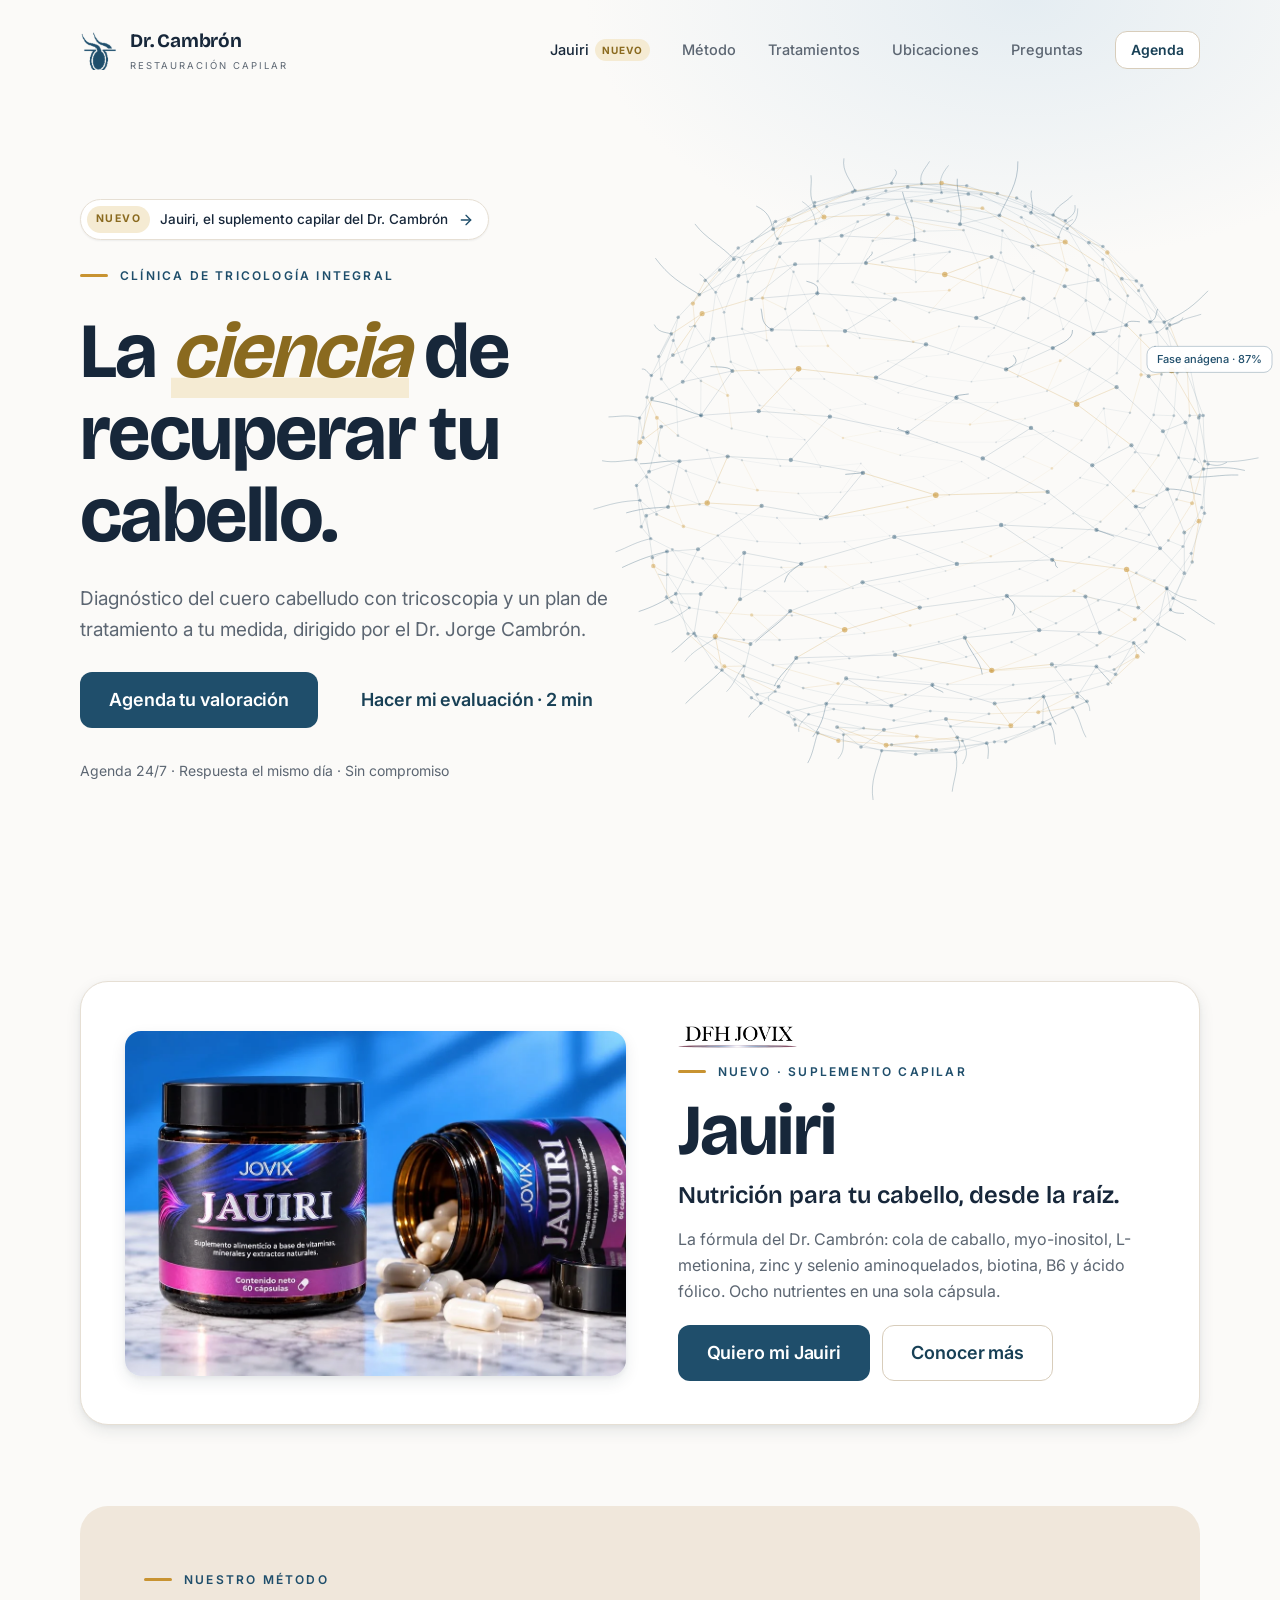
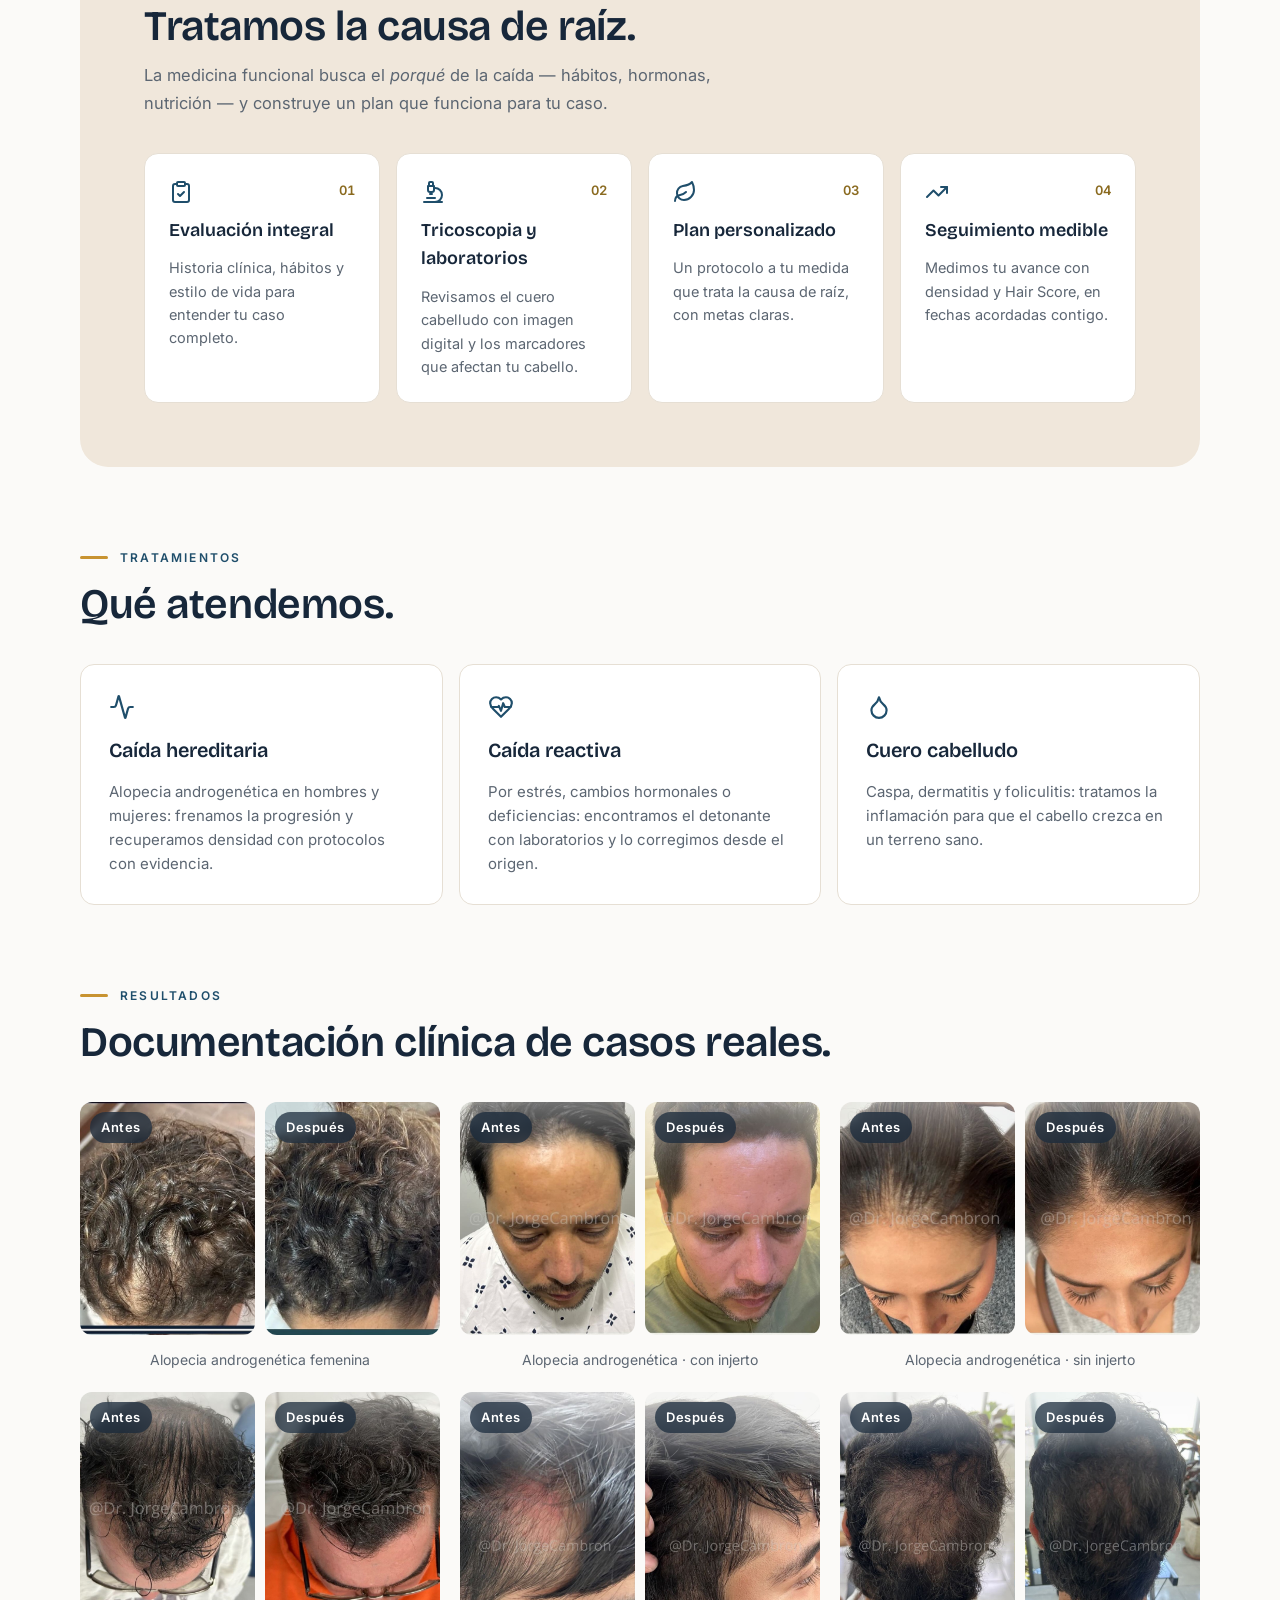
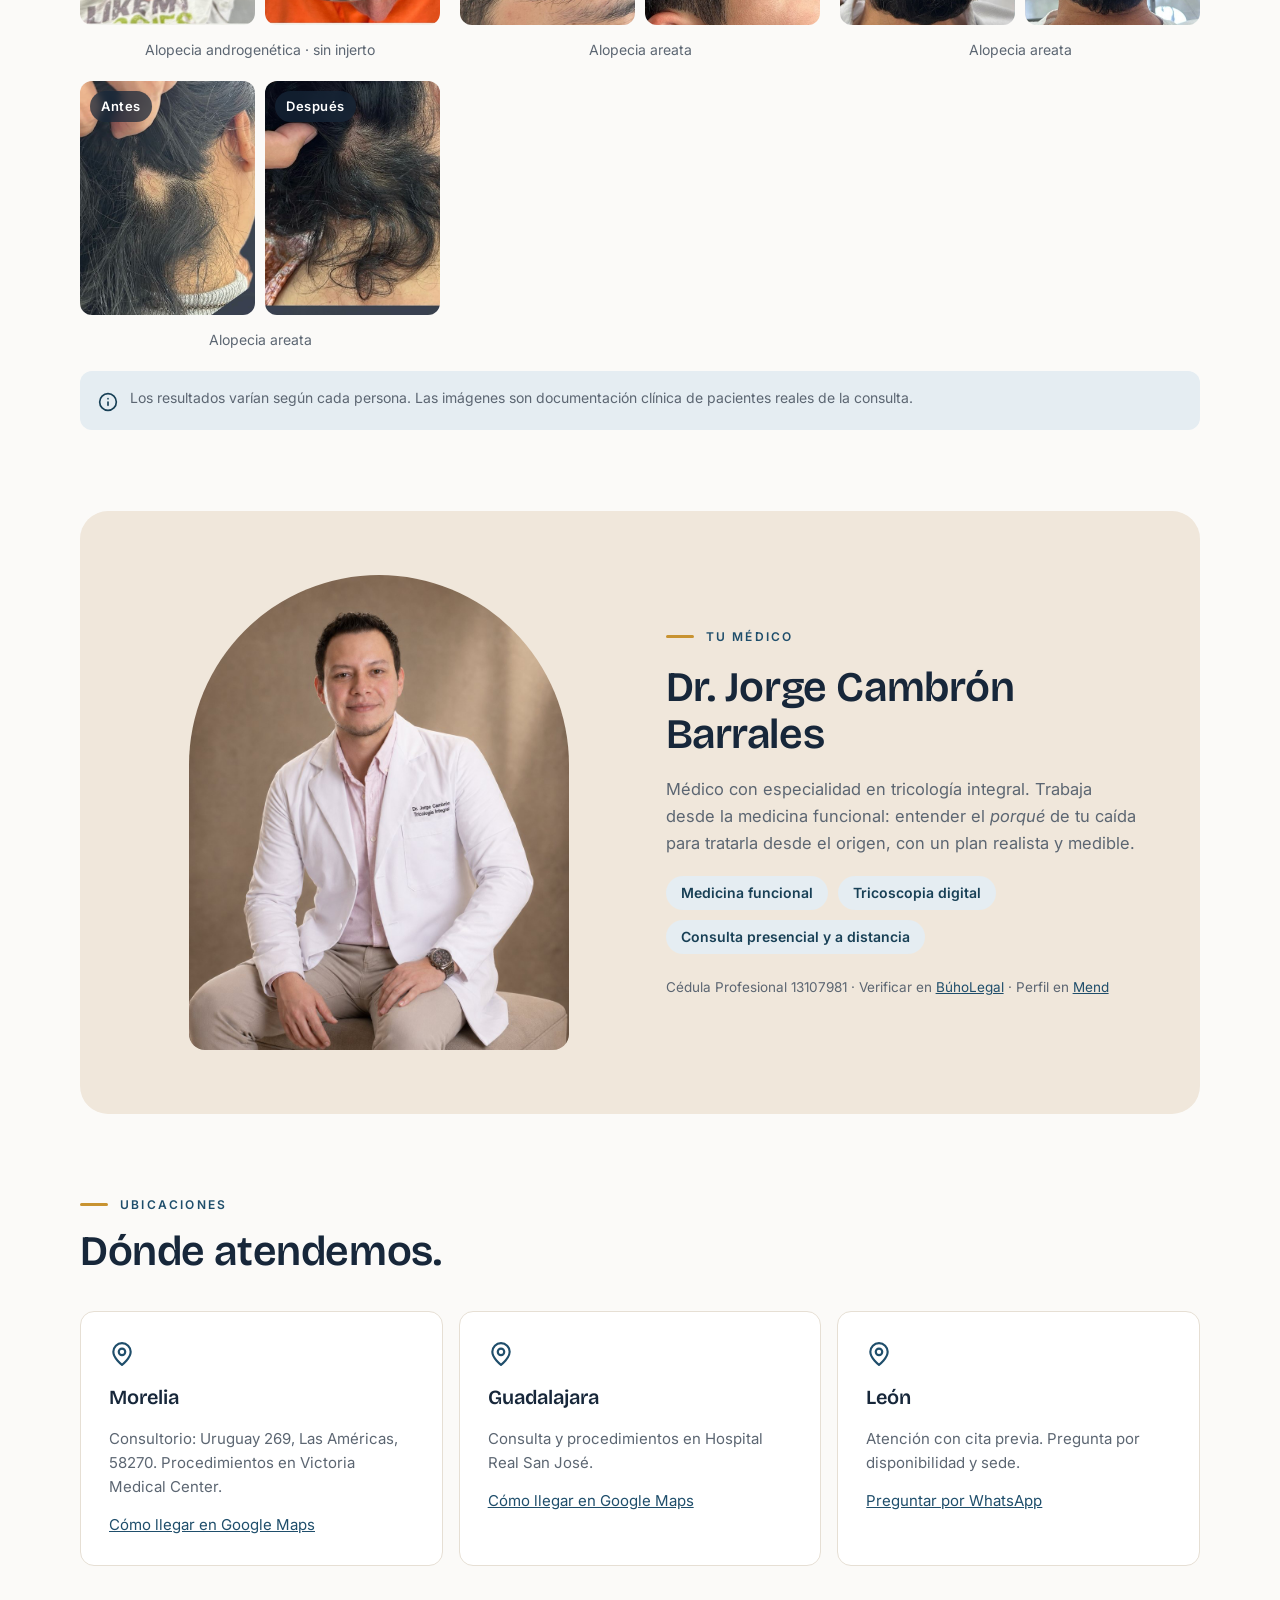
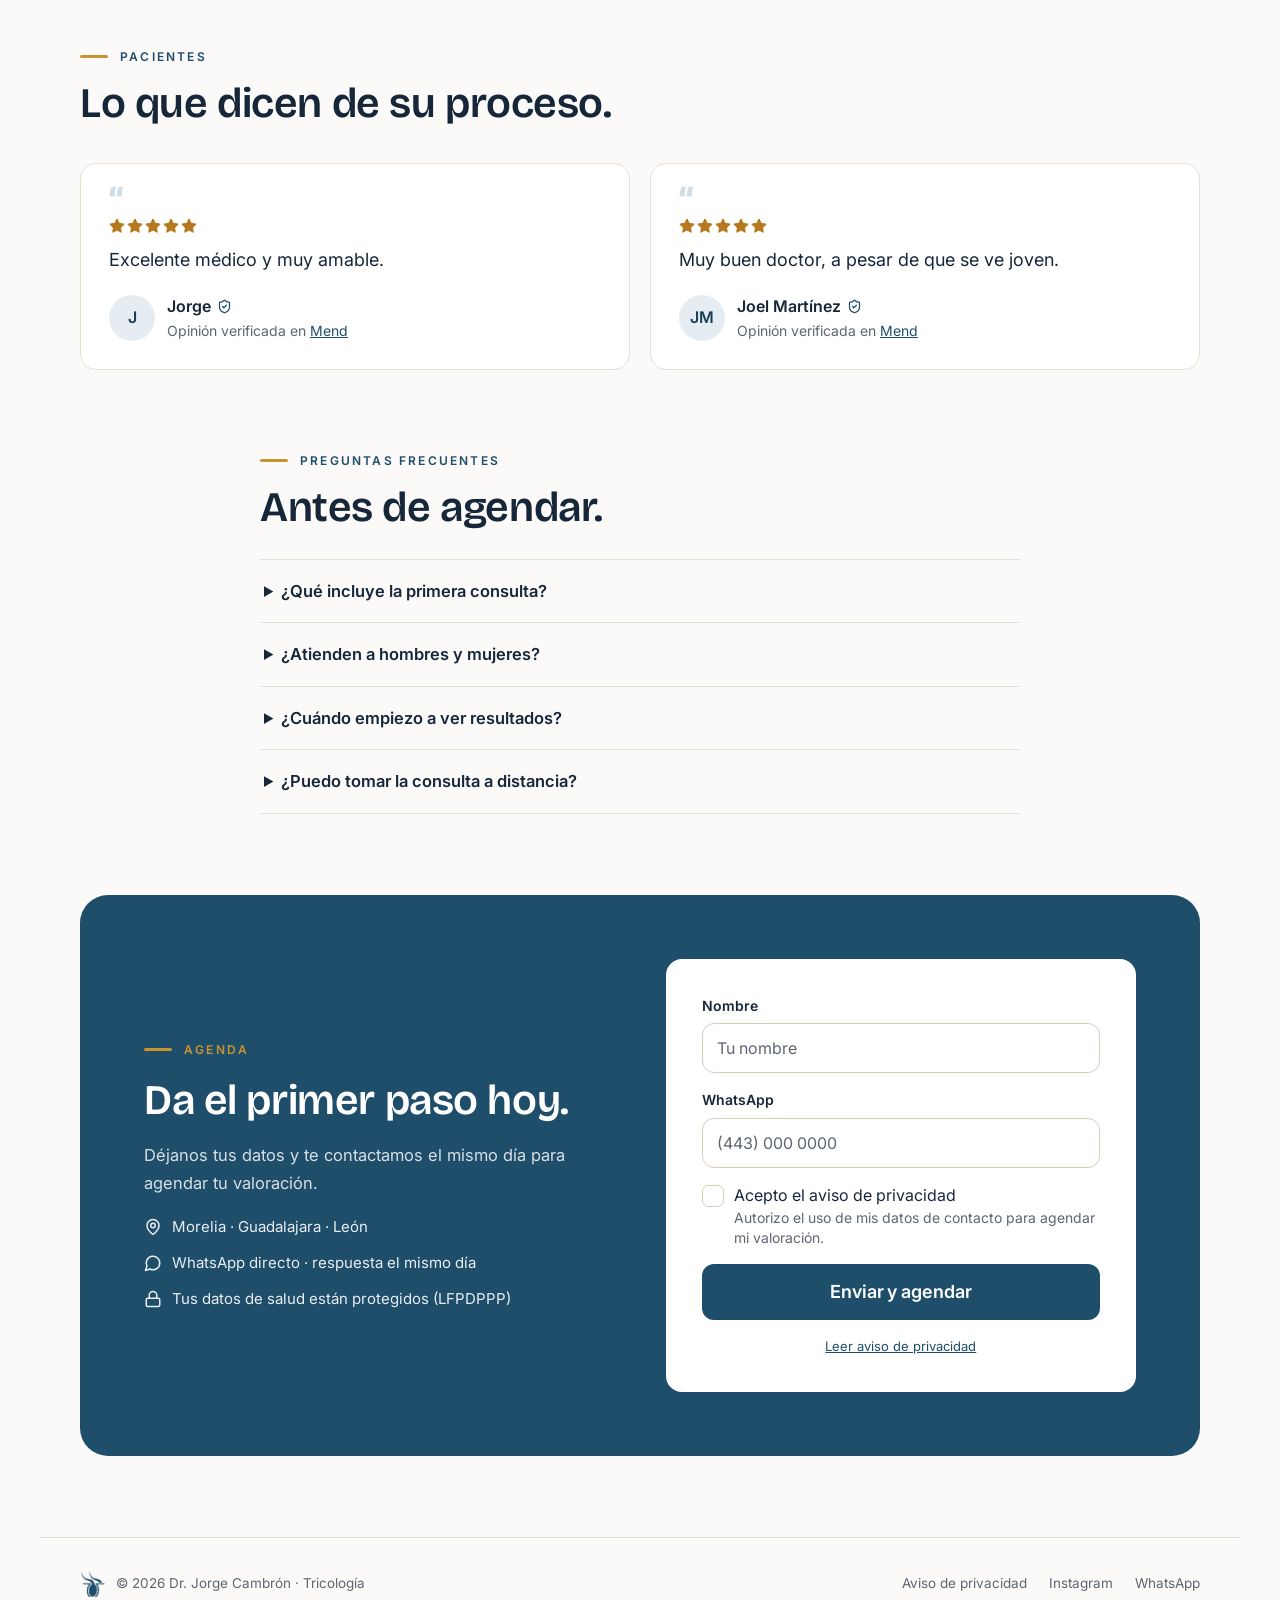
==== commit 69c2ef6e: "Jauiri con el design system del sitio (marino, dorado, crema; Bricolage + Inter) La página de produc" ====
--- a/index.html
+++ b/index.html
@@ -26,7 +26,7 @@
     <link rel="preconnect" href="https://fonts.googleapis.com" />
     <link rel="preconnect" href="https://fonts.gstatic.com" crossorigin />
     <link
-      href="https://fonts.googleapis.com/css2?family=Bricolage+Grotesque:opsz,wght@12..96,400;12..96,500;12..96,600;12..96,700;12..96,800&family=Inter:wght@400;500;600&family=Bodoni+Moda:ital,opsz,wght@0,6..96,500;1,6..96,400&display=swap"
+      href="https://fonts.googleapis.com/css2?family=Bricolage+Grotesque:opsz,wght@12..96,400;12..96,500;12..96,600;12..96,700;12..96,800&family=Inter:wght@400;500;600&display=swap"
       rel="stylesheet"
     />
     <link rel="stylesheet" href="assets/css/tokens.css" />
@@ -160,16 +160,16 @@
             <img src="assets/jovix/jauiri-frascos.webp" width="1280" height="720" alt="Frascos de Jauiri de DFH JOVIX con cápsulas" loading="lazy" decoding="async" />
           </div>
           <div class="lp-product-copy">
-            <img class="lp-product-logo" src="assets/jovix/logo-jovix-blanco-sin-lema.png" width="162" height="30" alt="DFH JOVIX" loading="lazy" />
-            <span class="lp-product-badge">NUEVO · SUPLEMENTO CAPILAR</span>
+            <img class="lp-product-logo" src="assets/jovix/logo-jovix-negro-sin-lema.png" width="162" height="30" alt="DFH JOVIX" loading="lazy" />
+            <div class="lp-kicker"><span class="lp-eyebrow-dash"></span><span class="lp-eyebrow-text">NUEVO · SUPLEMENTO CAPILAR</span></div>
             <h2 id="jauiri-title" class="lp-product-title">Jauiri</h2>
             <p class="lp-product-tag">Nutrición para tu cabello, desde la raíz.</p>
             <p class="lp-product-sub">
               La fórmula del Dr. Cambrón: cola de caballo, myo-inositol, L-metionina, zinc y selenio aminoquelados, biotina, B6 y ácido fólico. Ocho nutrientes en una sola cápsula.
             </p>
             <div class="lp-product-actions">
-              <a class="lp-product-btn" href="jauiri.html#comprar">Quiero mi Jauiri</a>
-              <a class="lp-product-btn lp-product-btn--ghost" href="jauiri.html">Conocer más</a>
+              <a class="tc-btn tc-btn--primary tc-btn--lg" href="jauiri.html#comprar"><span>Quiero mi Jauiri</span></a>
+              <a class="tc-btn tc-btn--secondary tc-btn--lg" href="jauiri.html"><span>Conocer más</span></a>
             </div>
           </div>
         </div>
--- a/assets/css/landing.css
+++ b/assets/css/landing.css
@@ -293,46 +293,26 @@
 .lp-footer-links a:hover{ color:var(--navy); }
 
 /* ---------- Producto destacado: Jauiri · DFH JOVIX ----------
-   Panel con la identidad de la marca del producto (negro, magenta,
-   violeta y azul de la etiqueta) para que destaque como estrella. */
+   Tarjeta papel del design system; el producto es la estrella por
+   tamaño y posición, no por color: CTA marino, acentos dorados. */
 .lp-section--product{ padding-top:clamp(56px,9vh,96px); padding-bottom:0; }
 .lp-product{
   display:grid; grid-template-columns:minmax(0,1.05fr) minmax(0,1fr); align-items:center;
   gap:clamp(24px,4vw,56px); padding:clamp(20px,3.4vw,44px);
-  border-radius:28px; color:#F5F2F8; overflow:hidden; position:relative;
-  background:
-    radial-gradient(60% 80% at 100% 0%, rgba(132,88,224,.38) 0%, rgba(132,88,224,0) 70%),
-    radial-gradient(50% 70% at 0% 100%, rgba(194,64,159,.28) 0%, rgba(194,64,159,0) 70%),
-    #0B0A10;
-  box-shadow:var(--shadow-lg);
-}
-.lp-product-media img{ width:100%; height:auto; aspect-ratio:16/11; object-fit:cover; object-position:38% 50%; border-radius:20px; display:block; border:1px solid rgba(255,255,255,.14); }
+  background:var(--paper); border:1.5px solid var(--line); border-radius:28px; box-shadow:var(--shadow-md);
+}
+.lp-product-media img{ width:100%; height:auto; aspect-ratio:16/11; object-fit:cover; object-position:38% 50%; border-radius:var(--radius-lg); display:block; box-shadow:var(--shadow-md); }
 .lp-product-copy{ display:flex; flex-direction:column; align-items:flex-start; gap:14px; }
-.lp-product-logo{ height:24px; width:auto; opacity:.92; }
-.lp-product-badge{
-  font-family:var(--font-text); font-size:11px; font-weight:600; letter-spacing:2px; color:#fff;
-  padding:6px 12px; border-radius:999px; background:linear-gradient(90deg,#C2409F,#8458E0 55%,#5BB2EE);
-}
+.lp-product-copy .lp-kicker{ margin-bottom:0; }
+.lp-product-logo{ height:22px; width:auto; }
 .lp-product-title{
-  margin:0; font-family:"Bodoni Moda", Didot, Georgia, serif; font-weight:500;
-  font-size:clamp(52px,6.4vw,84px); line-height:.95; letter-spacing:.02em;
-  background:linear-gradient(180deg,#FFFFFF 0%,#E9E2F3 45%,#B9A9D6 100%);
-  -webkit-background-clip:text; background-clip:text; color:transparent;
-}
-.lp-product-tag{ margin:0; font-family:"Bodoni Moda", Didot, Georgia, serif; font-style:italic; font-size:clamp(20px,2vw,25px); line-height:1.3; }
-.lp-product-sub{ margin:0; font-family:var(--font-text); font-size:15.5px; line-height:1.65; color:#BDB5CB; max-width:46ch; text-wrap:pretty; }
+  margin:0; font-family:var(--font-display); font-weight:700;
+  font-size:clamp(48px,5.6vw,72px); line-height:1; letter-spacing:-0.02em; color:var(--ink);
+}
+.lp-product-tag{ margin:0; font-family:var(--font-display); font-weight:600; font-size:clamp(20px,2vw,24px); line-height:1.3; color:var(--ink); }
+.lp-product-tag em{ color:var(--gold-deep); }
+.lp-product-sub{ margin:0; font-family:var(--font-text); font-size:16px; line-height:1.65; color:var(--ink-soft); max-width:46ch; text-wrap:pretty; }
 .lp-product-actions{ display:flex; flex-wrap:wrap; gap:12px; margin-top:6px; }
-.lp-product-btn{
-  display:inline-flex; align-items:center; justify-content:center; min-height:50px; padding:13px 24px;
-  border-radius:999px; font-family:var(--font-text); font-weight:600; font-size:15.5px; text-decoration:none; color:#fff;
-  background:linear-gradient(100deg,#B2368F 0%,#7A4BD6 60%,#4E9DDB 100%);
-  box-shadow:0 10px 28px -8px rgba(132,88,224,.65);
-  transition:transform var(--dur-fast) var(--ease-out), box-shadow var(--dur-base) var(--ease-out);
-}
-.lp-product-btn:hover{ color:#fff; transform:translateY(-1px); box-shadow:0 14px 34px -8px rgba(132,88,224,.85); }
-.lp-product-btn:focus-visible{ outline:3px solid #5BB2EE; outline-offset:3px; }
-.lp-product-btn--ghost{ background:rgba(255,255,255,.04); border:1.5px solid rgba(255,255,255,.22); box-shadow:none; }
-.lp-product-btn--ghost:hover{ background:rgba(255,255,255,.09); box-shadow:none; }
 @media (max-width: 820px){ .lp-product{ grid-template-columns:1fr; } }
 
 /* Aviso "Nuevo" en el hero y en la navegación */
@@ -343,11 +323,11 @@
   font-family:var(--font-text); font-size:13.5px; font-weight:500; color:var(--ink);
   transition:border-color var(--dur-fast) var(--ease-out), box-shadow var(--dur-fast) var(--ease-out);
 }
-.lp-promo:hover{ color:var(--ink); border-color:#8458E0; box-shadow:var(--shadow-sm); }
-.lp-promo-tag{ flex:none; font-size:10.5px; font-weight:700; letter-spacing:1.4px; color:#fff; padding:5px 9px; border-radius:999px; background:linear-gradient(90deg,#C2409F,#8458E0); }
-.lp-promo .lp-icon{ flex:none; color:#8458E0; }
+.lp-promo:hover{ color:var(--ink); border-color:var(--navy); box-shadow:var(--shadow-sm); }
+.lp-promo-tag{ flex:none; font-size:10.5px; font-weight:700; letter-spacing:1.4px; color:var(--gold-deep); padding:5px 9px; border-radius:999px; background:var(--gold-tint); }
+.lp-promo .lp-icon{ flex:none; color:var(--navy); }
 .lp-nav-link--new{ display:inline-flex; align-items:center; gap:6px; color:var(--ink); }
-.lp-new{ font-size:10px; font-weight:700; letter-spacing:1px; text-transform:uppercase; color:#fff; padding:3px 7px; border-radius:999px; background:linear-gradient(90deg,#C2409F,#8458E0); }
+.lp-new{ font-size:10px; font-weight:700; letter-spacing:1px; text-transform:uppercase; color:var(--gold-deep); padding:3px 7px; border-radius:999px; background:var(--gold-tint); }
 
 /* ---------- Viewports muy angostos ----------
    El template original es de lienzo fijo; aquí evitamos el desbordamiento
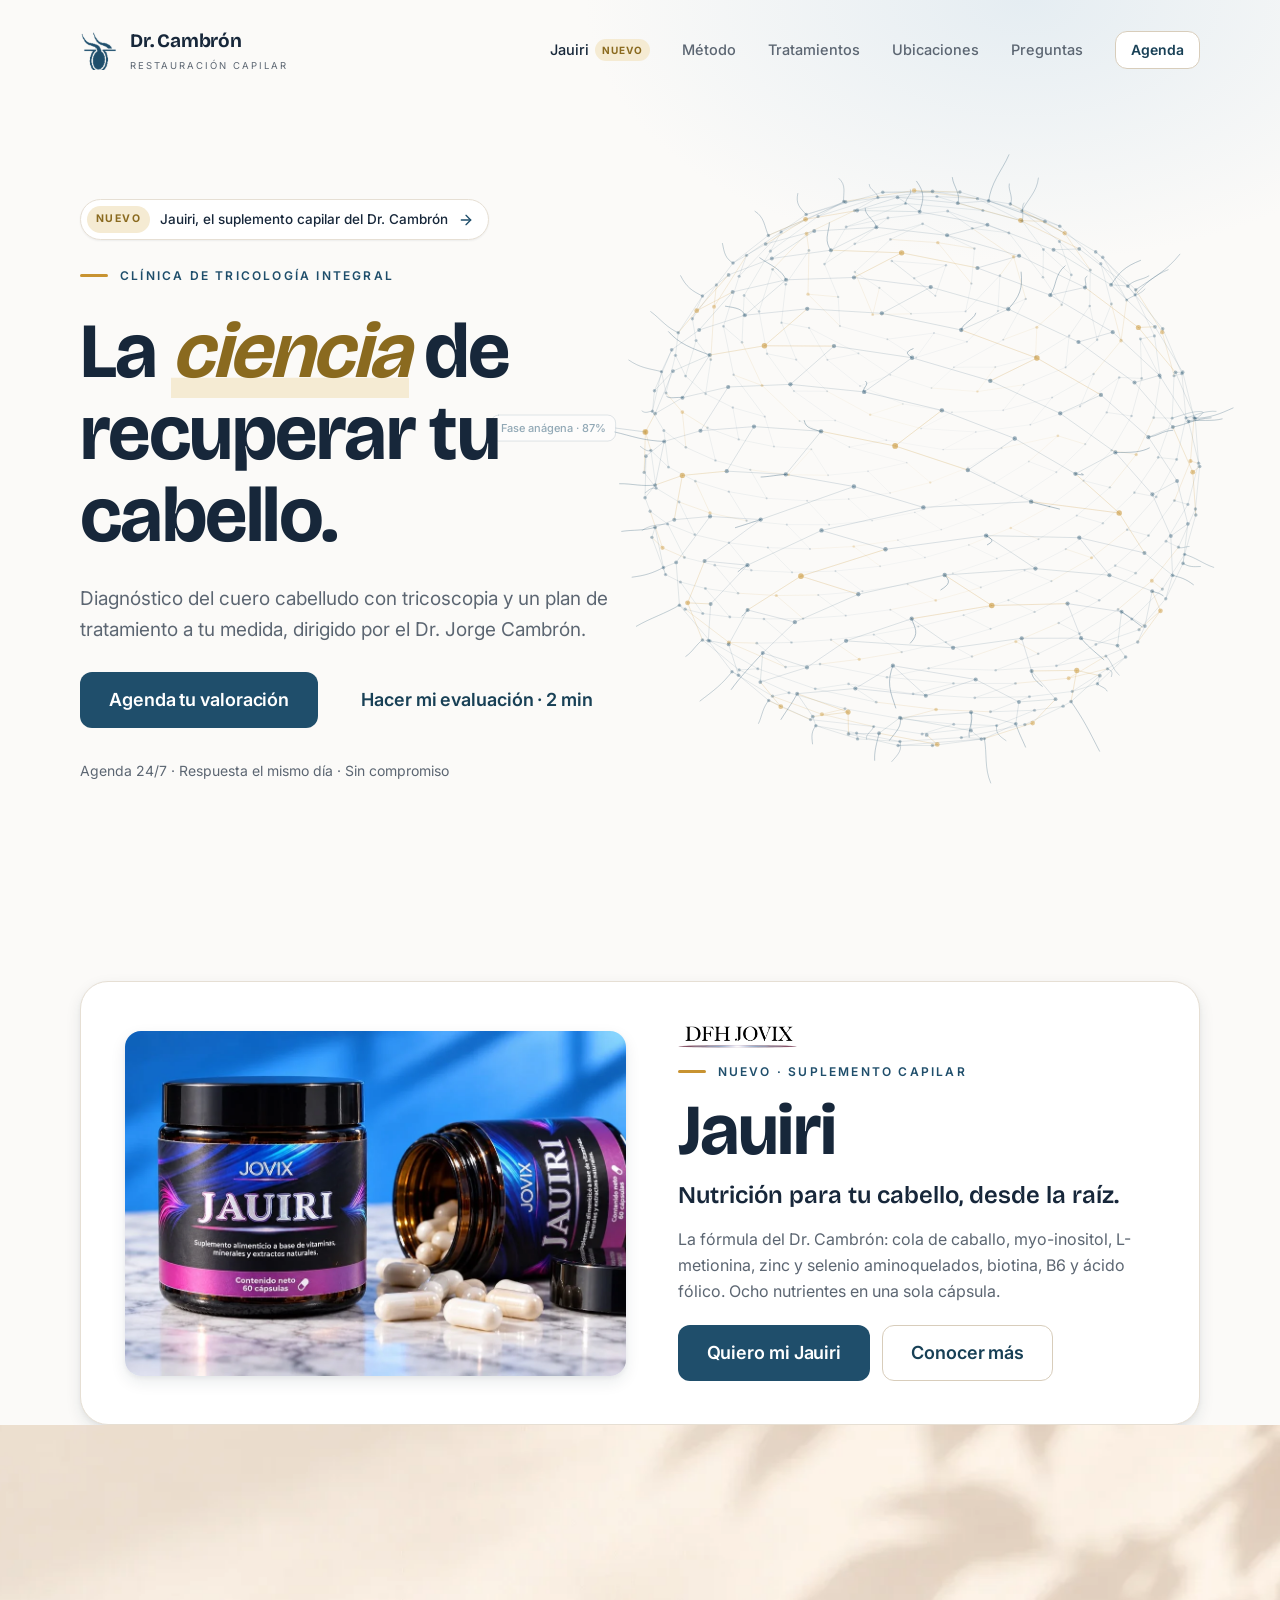
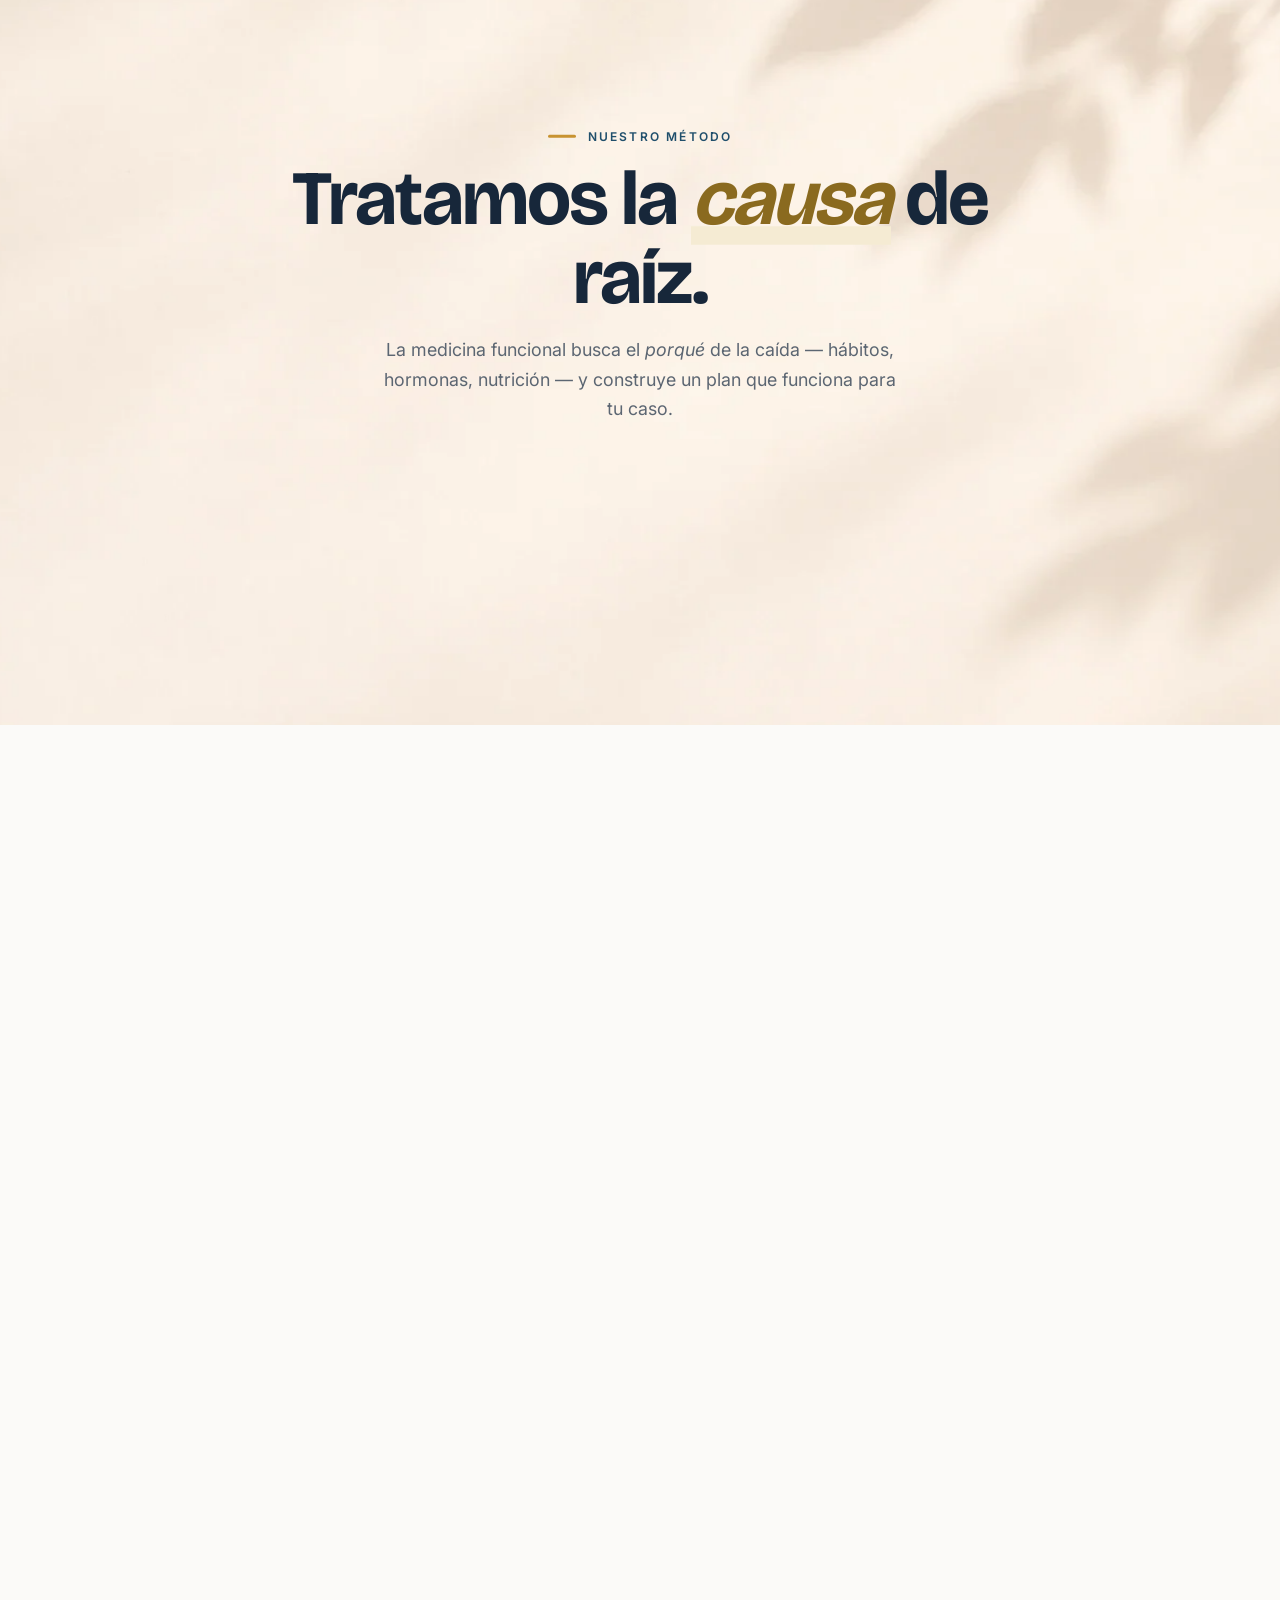
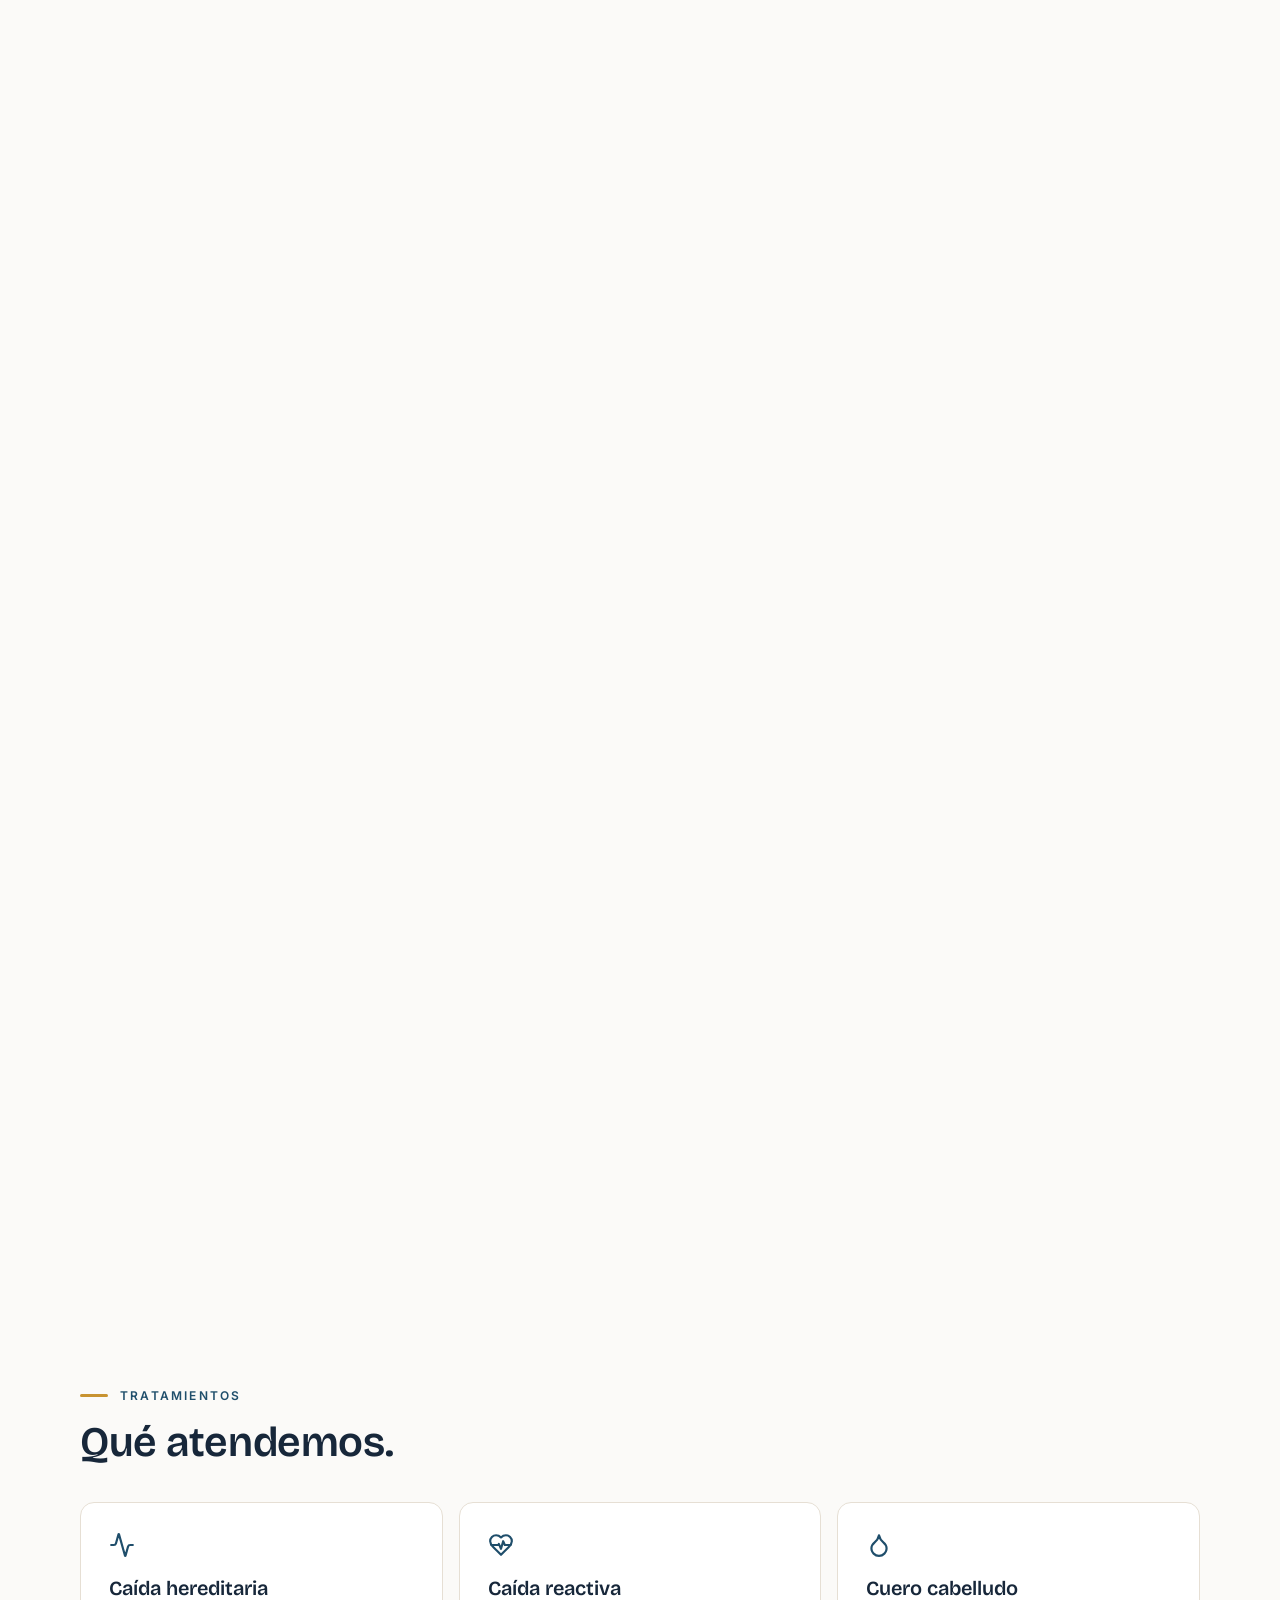
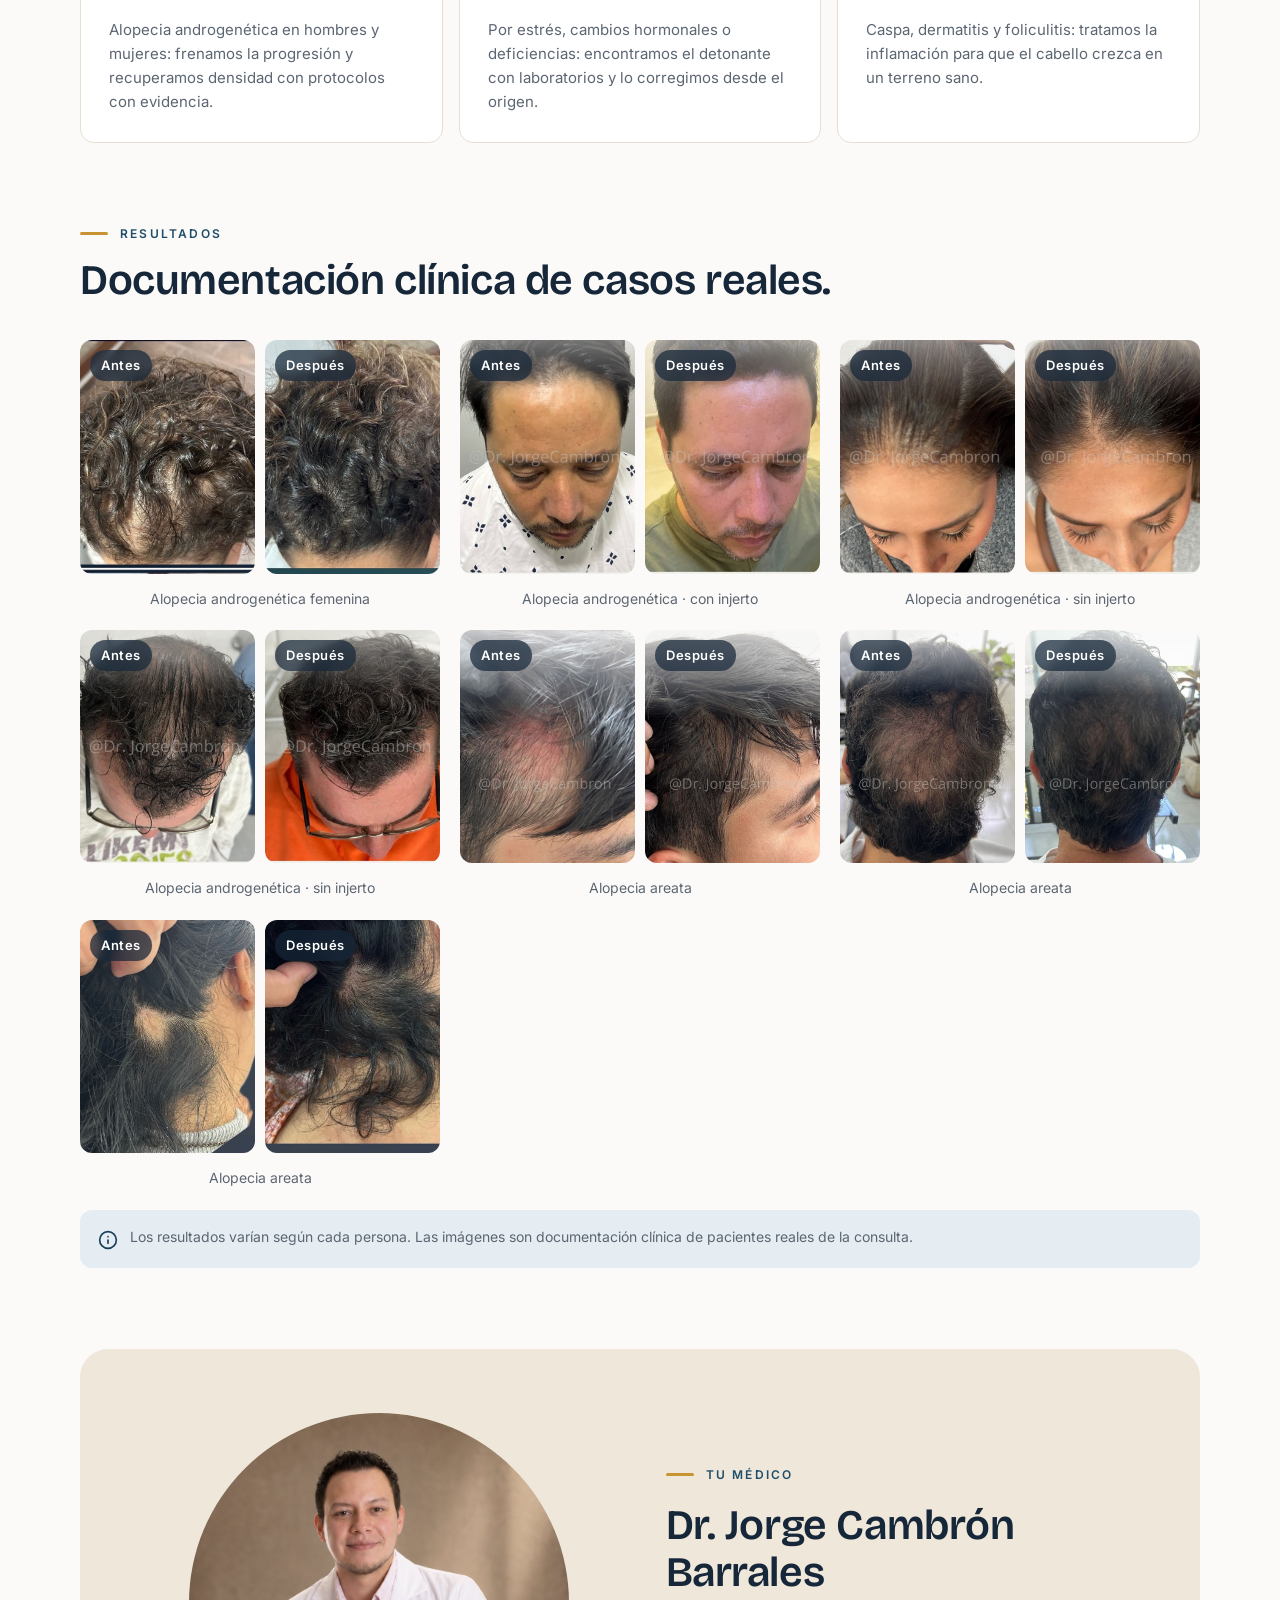
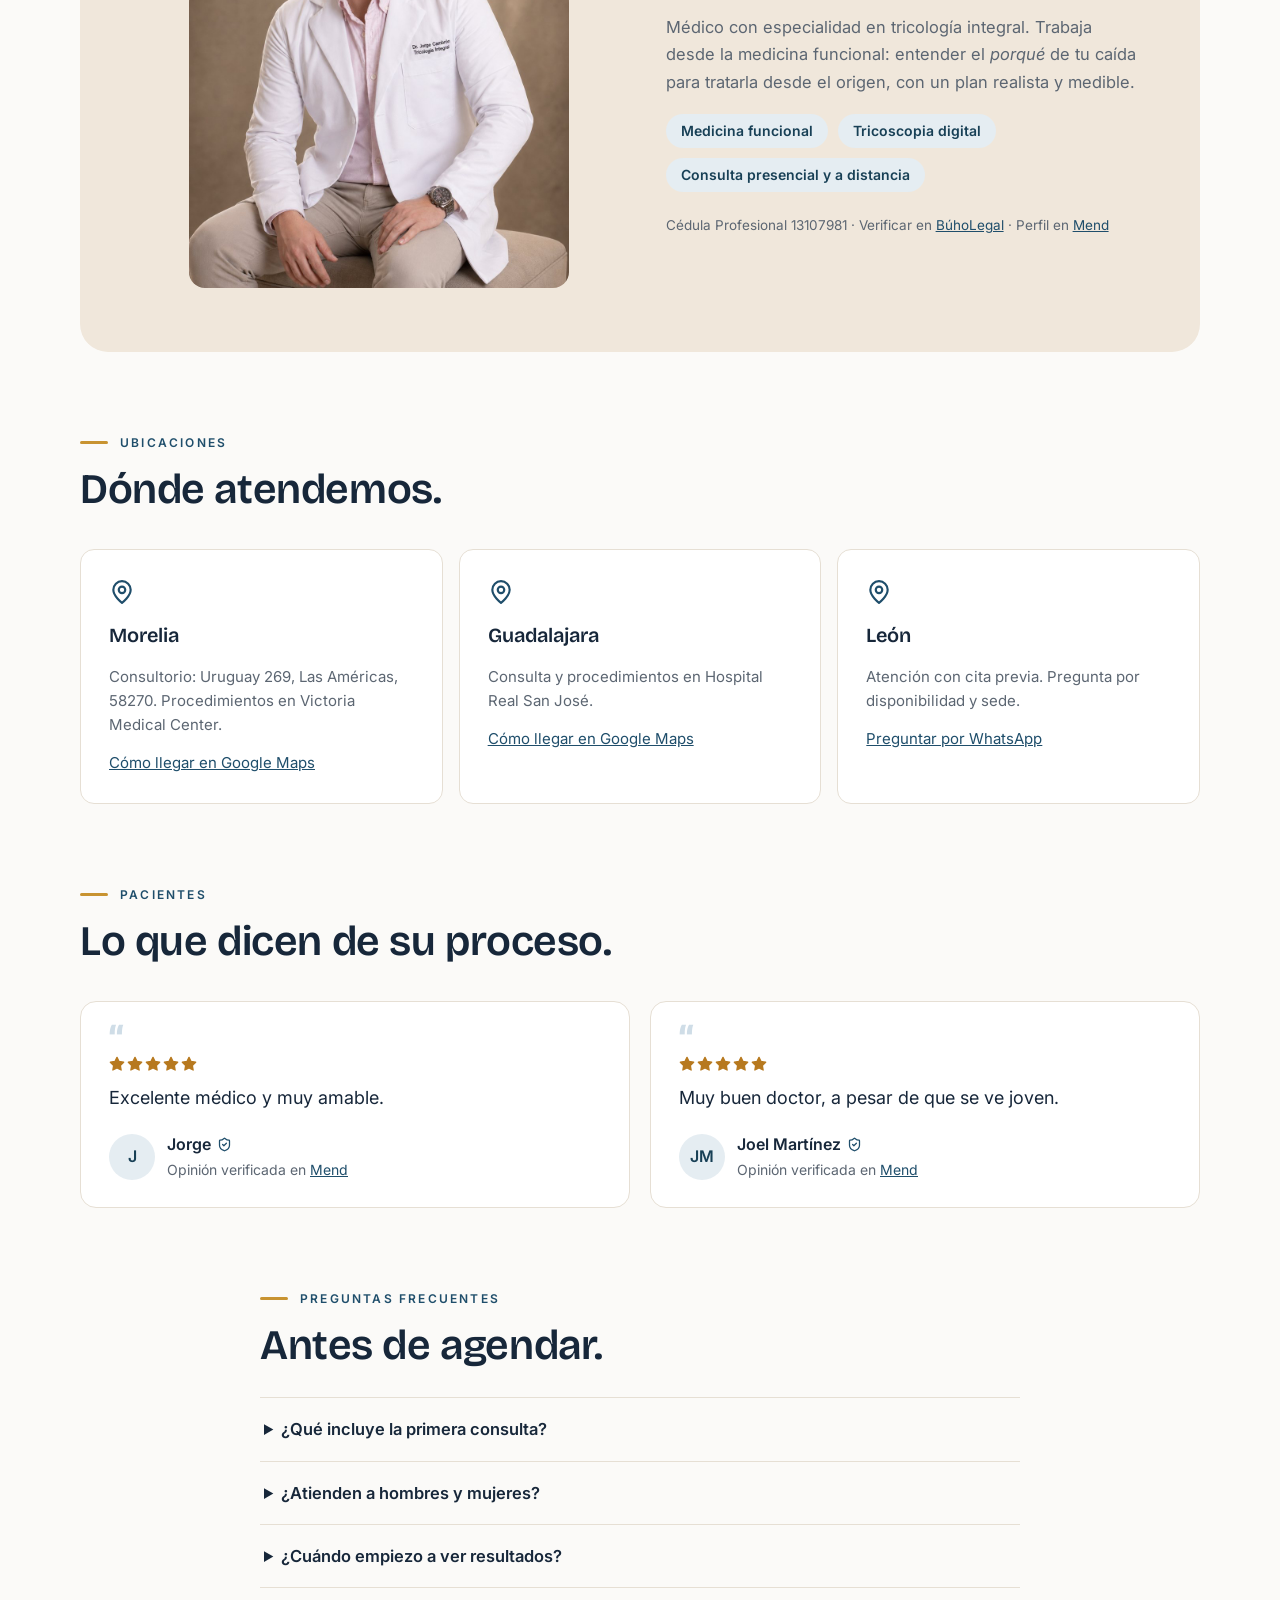
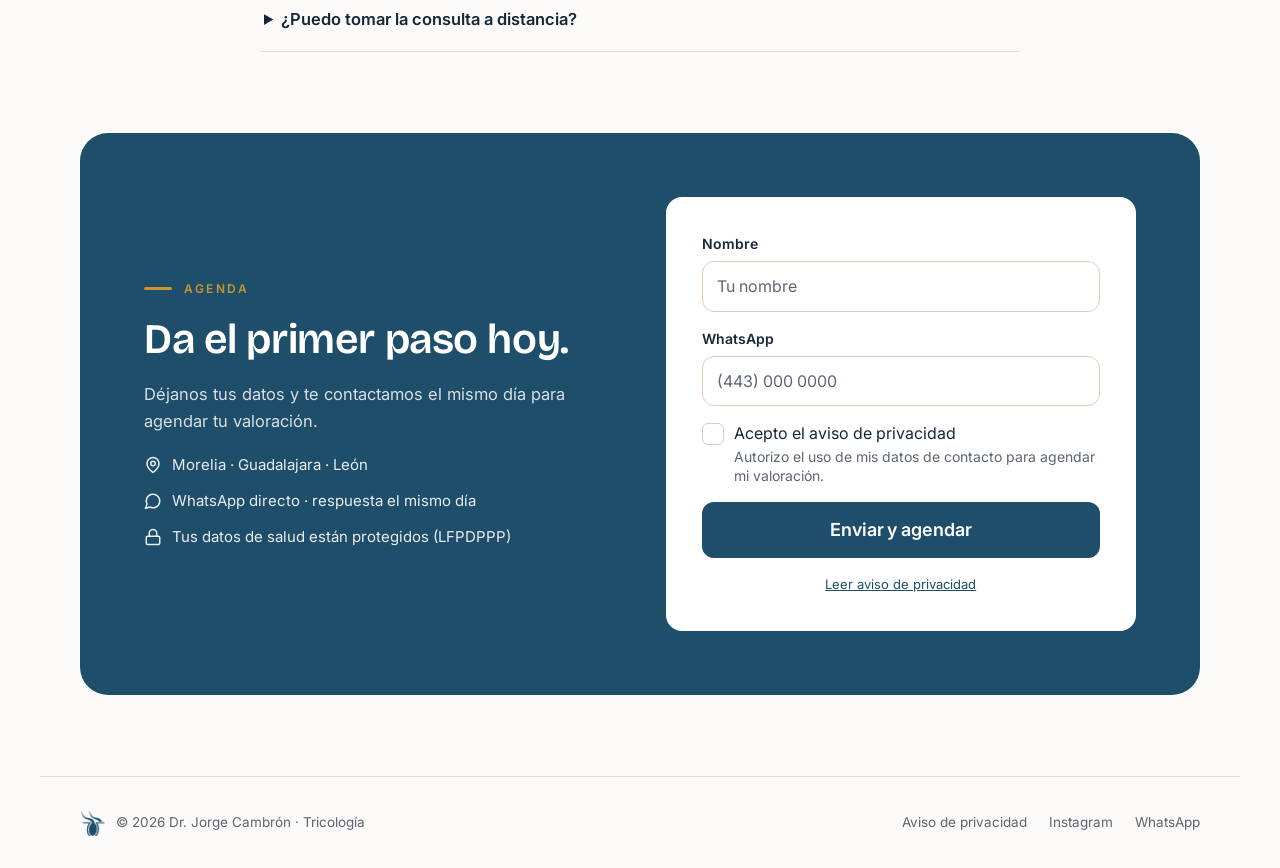
==== commit 1656b605: "Método como escena con scroll (cabello, tricoscopia, laboratorios, antes/después) Misma idea de esce" ====
--- a/index.html
+++ b/index.html
@@ -31,9 +31,11 @@
     />
     <link rel="stylesheet" href="assets/css/tokens.css" />
     <link rel="stylesheet" href="assets/css/landing.css" />
+    <link rel="stylesheet" href="assets/css/metodo.css" />
     <script src="assets/js/hero-canvas.js" defer></script>
     <script src="assets/js/landing.js" defer></script>
     <script src="assets/js/app-nav.js" defer></script>
+    <script src="assets/js/metodo-scroll.js" defer></script>
     <script type="application/ld+json">
     {
       "@context": "https://schema.org",
@@ -174,59 +176,62 @@
           </div>
         </div>
       </section>
-      <!-- ===== Método ===== -->
-      <section id="metodo" class="lp-section lp-section--metodo" aria-labelledby="metodo-title">
-        <div class="lp-panel">
-          <div class="lp-kicker">
-            <span class="lp-eyebrow-dash"></span>
-            <span class="lp-eyebrow-text">NUESTRO MÉTODO</span>
-          </div>
-          <h2 id="metodo-title" class="lp-h2 lp-h2--tight">Tratamos la causa de raíz.</h2>
-          <p class="lp-intro">
-            La medicina funcional busca el <em>porqué</em> de la caída — hábitos, hormonas, nutrición — y construye un plan que funciona para tu caso.
-          </p>
-          <div class="lp-steps">
-            <article class="lp-card">
-              <div class="lp-card-top">
-                <span class="lp-card-ic">
-                  <svg xmlns="http://www.w3.org/2000/svg" width="24" height="24" viewBox="0 0 24 24" fill="none" stroke="currentColor" stroke-width="2" stroke-linecap="round" stroke-linejoin="round" class="lp-icon" aria-hidden="true" focusable="false"><rect width="8" height="4" x="8" y="2" rx="1" ry="1"/><path d="M16 4h2a2 2 0 0 1 2 2v14a2 2 0 0 1-2 2H6a2 2 0 0 1-2-2V6a2 2 0 0 1 2-2h2"/><path d="m9 14 2 2 4-4"/></svg>
-                </span>
-                <span class="lp-card-num">01</span>
+      <!-- ===== Método (escena con scroll) ===== -->
+      <section id="metodo" class="lp-raiz" aria-labelledby="metodo-title" data-raiz>
+        <div class="lp-raiz__stage">
+          <picture class="lp-raiz__bg" aria-hidden="true">
+            <source media="(max-width: 760px)" srcset="assets/metodo/fondo-crema-vertical.webp" />
+            <img src="assets/metodo/fondo-crema.webp" alt="" width="1672" height="941" />
+          </picture>
+
+          <div class="lp-raiz__intro">
+            <div class="lp-kicker">
+              <span class="lp-eyebrow-dash"></span>
+              <span class="lp-eyebrow-text">NUESTRO MÉTODO</span>
+            </div>
+            <h2 id="metodo-title" class="lp-raiz__title">Tratamos la <span class="lp-hl">causa</span> de raíz.</h2>
+            <p class="lp-raiz__lead">La medicina funcional busca el <em>porqué</em> de la caída — hábitos, hormonas, nutrición — y construye un plan que funciona para tu caso.</p>
+          </div>
+
+          <div class="lp-raiz__visual" aria-hidden="true">
+            <div class="lp-raiz__v lp-raiz__v--1"><img src="assets/metodo/cabello-raiz.webp" alt="" width="1205" height="941" /></div>
+            <div class="lp-raiz__v lp-raiz__v--2"><div class="lp-raiz__scope"><img src="assets/metodo/tricoscopia.webp" alt="" width="1448" height="1086" /></div></div>
+            <div class="lp-raiz__v lp-raiz__v--3"><img src="assets/metodo/laboratorio.webp" alt="" width="1536" height="1024" /></div>
+            <div class="lp-raiz__v lp-raiz__v--4">
+              <div class="lp-raiz__ba">
+                <img src="assets/antes-y-despues/alopecia-androgenetica-femenina-before.jpg" alt="" />
+                <img class="lp-raiz__after" src="assets/antes-y-despues/alopecia-androgenetica-femenina-after.jpg" alt="" />
+                <span class="lp-raiz__ba-line"></span>
+                <span class="tc-ba__tag lp-raiz__tag-a">Antes</span>
+                <span class="tc-ba__tag lp-raiz__tag-b">Después</span>
               </div>
+            </div>
+          </div>
+
+          <ol class="lp-raiz__steps">
+            <li class="lp-raiz__step" data-step="1">
+              <span class="lp-card-num">01</span>
               <h3>Evaluación integral</h3>
-              <p>Historia clínica, hábitos y estilo de vida para entender tu caso completo.</p>
-            </article>
-            <article class="lp-card">
-              <div class="lp-card-top">
-                <span class="lp-card-ic">
-                  <svg xmlns="http://www.w3.org/2000/svg" width="24" height="24" viewBox="0 0 24 24" fill="none" stroke="currentColor" stroke-width="2" stroke-linecap="round" stroke-linejoin="round" class="lp-icon" aria-hidden="true" focusable="false"><path d="M6 18h8"/><path d="M3 22h18"/><path d="M14 22a7 7 0 1 0 0-14h-1"/><path d="M9 14h2"/><path d="M9 12a2 2 0 0 1-2-2V6h6v4a2 2 0 0 1-2 2Z"/><path d="M12 6V3a1 1 0 0 0-1-1H9a1 1 0 0 0-1 1v3"/></svg>
-                </span>
-                <span class="lp-card-num">02</span>
-              </div>
-              <h3>Tricoscopia y laboratorios</h3>
-              <p>Revisamos el cuero cabelludo con imagen digital y los marcadores que afectan tu cabello.</p>
-            </article>
-            <article class="lp-card">
-              <div class="lp-card-top">
-                <span class="lp-card-ic">
-                  <svg xmlns="http://www.w3.org/2000/svg" width="24" height="24" viewBox="0 0 24 24" fill="none" stroke="currentColor" stroke-width="2" stroke-linecap="round" stroke-linejoin="round" class="lp-icon" aria-hidden="true" focusable="false"><path d="M11 20A7 7 0 0 1 9.8 6.1C15.5 5 17 4.48 19 2c1 2 2 4.18 2 8 0 5.5-4.78 10-10 10Z"/><path d="M2 21c0-3 1.85-5.36 5.08-6C9.5 14.52 12 13 13 12"/></svg>
-                </span>
-                <span class="lp-card-num">03</span>
-              </div>
-              <h3>Plan personalizado</h3>
-              <p>Un protocolo a tu medida que trata la causa de raíz, con metas claras.</p>
-            </article>
-            <article class="lp-card">
-              <div class="lp-card-top">
-                <span class="lp-card-ic">
-                  <svg xmlns="http://www.w3.org/2000/svg" width="24" height="24" viewBox="0 0 24 24" fill="none" stroke="currentColor" stroke-width="2" stroke-linecap="round" stroke-linejoin="round" class="lp-icon" aria-hidden="true" focusable="false"><polyline points="22 7 13.5 15.5 8.5 10.5 2 17"/><polyline points="16 7 22 7 22 13"/></svg>
-                </span>
-                <span class="lp-card-num">04</span>
-              </div>
+              <p>Historia clínica, hábitos y estilo de vida para entender tu caso completo, desde la raíz.</p>
+            </li>
+            <li class="lp-raiz__step" data-step="2">
+              <span class="lp-card-num">02</span>
+              <h3>Tricoscopia digital</h3>
+              <p>Vemos tu cuero cabelludo de cerca: cada folículo, su grosor y su densidad.</p>
+            </li>
+            <li class="lp-raiz__step" data-step="3">
+              <span class="lp-card-num">03</span>
+              <h3>Laboratorios y plan</h3>
+              <p>Revisamos los marcadores que afectan tu cabello y armamos un protocolo a tu medida.</p>
+            </li>
+            <li class="lp-raiz__step" data-step="4">
+              <span class="lp-card-num">04</span>
               <h3>Seguimiento medible</h3>
-              <p>Medimos tu avance con densidad y Hair Score, en fechas acordadas contigo.</p>
-            </article>
-          </div>
+              <p>Medimos tu avance con fotos y densidad, en fechas acordadas contigo.</p>
+            </li>
+          </ol>
+
+          <div class="lp-raiz__dots" aria-hidden="true"><span></span><span></span><span></span><span></span></div>
         </div>
       </section>
 
--- a/assets/css/metodo.css
+++ b/assets/css/metodo.css
@@ -0,0 +1,94 @@
+/* =========================================================
+   MÉTODO · escena con scroll (design system Tricología Cambrón)
+   Fondo crema con sombras de hojas, visual que cambia por paso
+   (cabello → tricoscopia → laboratorio → antes/después) y los
+   textos de cada paso entrando en marino y dorado.
+   El JS (assets/js/metodo-scroll.js) escribe --p (0–1) y las
+   variables de cada capa; sin JS o con "reducir movimiento" se
+   muestra como lista estática.
+   ========================================================= */
+.lp-raiz { position: relative; height: 520vh; background: var(--cream); }
+.lp-raiz__stage {
+  position: sticky; top: 0; height: 100vh; height: 100svh; overflow: hidden;
+  display: grid; grid-template-columns: minmax(0, 1.05fr) minmax(0, .95fr);
+  align-items: center; gap: clamp(24px, 4vw, 64px);
+  padding: 0 clamp(20px, 5vw, 80px); max-width: 1440px; margin: 0 auto;
+}
+.lp-raiz__bg, .lp-raiz__bg img { position: absolute; inset: 0; width: 100%; height: 100%; }
+.lp-raiz__bg { z-index: 0; left: 50%; width: 100vw; transform: translateX(-50%); }
+.lp-raiz__bg img { object-fit: cover; transform: scale(1.12) translate3d(var(--bgx, 0), var(--bgy, 0), 0); will-change: transform; }
+
+/* Intro (aparece primero, luego sube y se desvanece) */
+.lp-raiz__intro {
+  position: absolute; z-index: 2; left: 50%; top: 50%; width: min(760px, 90vw); text-align: center;
+  transform: translate(-50%, calc(-50% + var(--intro-y, 0px))); opacity: var(--intro-o, 1);
+}
+.lp-raiz__intro .lp-kicker { justify-content: center; }
+.lp-raiz__title {
+  margin: 0 0 18px; font-family: var(--font-display); font-weight: 700; color: var(--ink);
+  font-size: clamp(40px, 6vw, 84px); line-height: 1.02; letter-spacing: -0.025em;
+}
+.lp-raiz__title .lp-hl { font-style: italic; color: var(--gold-deep); box-shadow: inset 0 -0.24em var(--gold-tint); }
+.lp-raiz__lead { margin: 0 auto; max-width: 52ch; font-size: clamp(16px, 1.4vw, 19px); line-height: 1.65; color: var(--ink-soft); text-wrap: pretty; }
+
+/* Visual */
+.lp-raiz__visual { position: relative; z-index: 1; height: min(72svh, 640px); }
+.lp-raiz__v {
+  position: absolute; inset: 0; display: grid; place-items: center;
+  opacity: var(--o, 0); transform: translate3d(var(--x, 0), var(--y, 0), 0) scale(var(--s, 1)) rotate(var(--r, 0deg));
+  will-change: transform, opacity;
+}
+.lp-raiz__v img { display: block; max-width: 100%; height: auto; }
+.lp-raiz__v--1 img { width: min(560px, 92%); filter: drop-shadow(0 30px 40px rgba(23, 39, 58, .18)); }
+.lp-raiz__scope {
+  width: min(520px, 86%); aspect-ratio: 1; border-radius: 50%; overflow: hidden; position: relative;
+  clip-path: circle(var(--scope, 0%) at 50% 50%);
+  box-shadow: 0 0 0 10px var(--paper), 0 0 0 11px var(--line), var(--shadow-lg);
+}
+.lp-raiz__scope img { width: 100%; height: 100%; object-fit: cover; transform: scale(var(--scope-z, 1.4)); }
+.lp-raiz__v--3 img { width: min(560px, 94%); border-radius: var(--radius-xl); box-shadow: var(--shadow-lg); }
+.lp-raiz__ba { position: relative; width: min(420px, 82%); aspect-ratio: 3 / 4; border-radius: var(--radius-xl); overflow: hidden; box-shadow: var(--shadow-lg); background: var(--sand); }
+.lp-raiz__ba img { position: absolute; inset: 0; width: 100%; height: 100%; object-fit: cover; }
+.lp-raiz__after { clip-path: inset(0 0 0 var(--wipe, 100%)); }
+.lp-raiz__ba-line { position: absolute; top: 0; bottom: 0; left: var(--wipe, 100%); width: 3px; margin-left: -1.5px; background: var(--gold); box-shadow: 0 0 0 4px rgba(200, 147, 49, .25); }
+.lp-raiz__tag-a { top: auto; bottom: 12px; left: 12px; }
+.lp-raiz__tag-b { top: auto; bottom: 12px; left: auto; right: 12px; opacity: var(--tag-b, 0); }
+
+/* Pasos */
+.lp-raiz__steps { position: relative; z-index: 2; list-style: none; margin: 0; padding: 0; height: 260px; }
+.lp-raiz__step {
+  position: absolute; inset: 0; display: flex; flex-direction: column; justify-content: center; gap: 12px;
+  opacity: 0; transform: translateY(26px); filter: blur(6px);
+  transition: opacity .55s ease, transform .75s cubic-bezier(.22,1,.36,1), filter .55s ease;
+}
+.lp-raiz__step.is-on { opacity: 1; transform: none; filter: none; }
+.lp-raiz__step .lp-card-num { font-size: 15px; letter-spacing: .14em; }
+.lp-raiz__step h3 { margin: 0; font-family: var(--font-display); font-weight: 700; color: var(--ink); font-size: clamp(30px, 3.6vw, 52px); line-height: 1.05; letter-spacing: -0.02em; }
+.lp-raiz__step p { margin: 0; font-size: clamp(16px, 1.35vw, 19px); line-height: 1.6; color: var(--ink-soft); max-width: 40ch; }
+
+.lp-raiz__dots { position: absolute; z-index: 2; right: clamp(16px, 2.4vw, 36px); top: 50%; transform: translateY(-50%); display: flex; flex-direction: column; gap: 10px; opacity: var(--dots-o, 0); }
+.lp-raiz__dots span { width: 6px; height: 22px; border-radius: 6px; background: var(--line-strong); transition: background .3s ease, height .3s ease; }
+.lp-raiz__dots span.is-on { background: var(--navy); height: 34px; }
+
+/* Celular: visual arriba, texto abajo */
+@media (max-width: 760px) {
+  .lp-raiz { height: 480vh; }
+  .lp-raiz__stage { grid-template-columns: 1fr; grid-template-rows: minmax(0, 1.15fr) auto; align-content: center; gap: 8px; padding: 24px 20px; }
+  .lp-raiz__visual { height: 50svh; }
+  .lp-raiz__steps { height: 190px; }
+  .lp-raiz__step { justify-content: flex-start; text-align: center; align-items: center; }
+  .lp-raiz__dots { right: 50%; top: auto; bottom: 14px; transform: translateX(50%); flex-direction: row; }
+  .lp-raiz__dots span { width: 22px; height: 5px; } .lp-raiz__dots span.is-on { width: 34px; height: 5px; }
+  body.app-mode .lp-raiz__stage { top: 50px; height: calc(100svh - 114px - env(safe-area-inset-bottom, 0px)); }
+  body.app-mode main > section.lp-raiz { padding-top: 0; }
+}
+
+/* Sin movimiento: lista estática legible */
+.lp-raiz--static { height: auto; }
+.lp-raiz--static .lp-raiz__stage { position: relative; height: auto; display: block; padding: clamp(56px, 9vh, 96px) clamp(20px, 4vw, 40px); }
+.lp-raiz--static .lp-raiz__intro { position: relative; left: auto; top: auto; transform: none; margin: 0 auto 32px; }
+.lp-raiz--static .lp-raiz__visual { display: none; }
+.lp-raiz--static .lp-raiz__steps { height: auto; display: grid; grid-template-columns: repeat(auto-fit, minmax(min(220px, 100%), 1fr)); gap: 16px; max-width: 1200px; margin: 0 auto; }
+.lp-raiz--static .lp-raiz__step { position: relative; opacity: 1; transform: none; filter: none; background: var(--paper); border: 1.5px solid var(--line); border-radius: 14px; padding: 24px; }
+.lp-raiz--static .lp-raiz__step h3 { font-size: 20px; }
+.lp-raiz--static .lp-raiz__dots { display: none; }
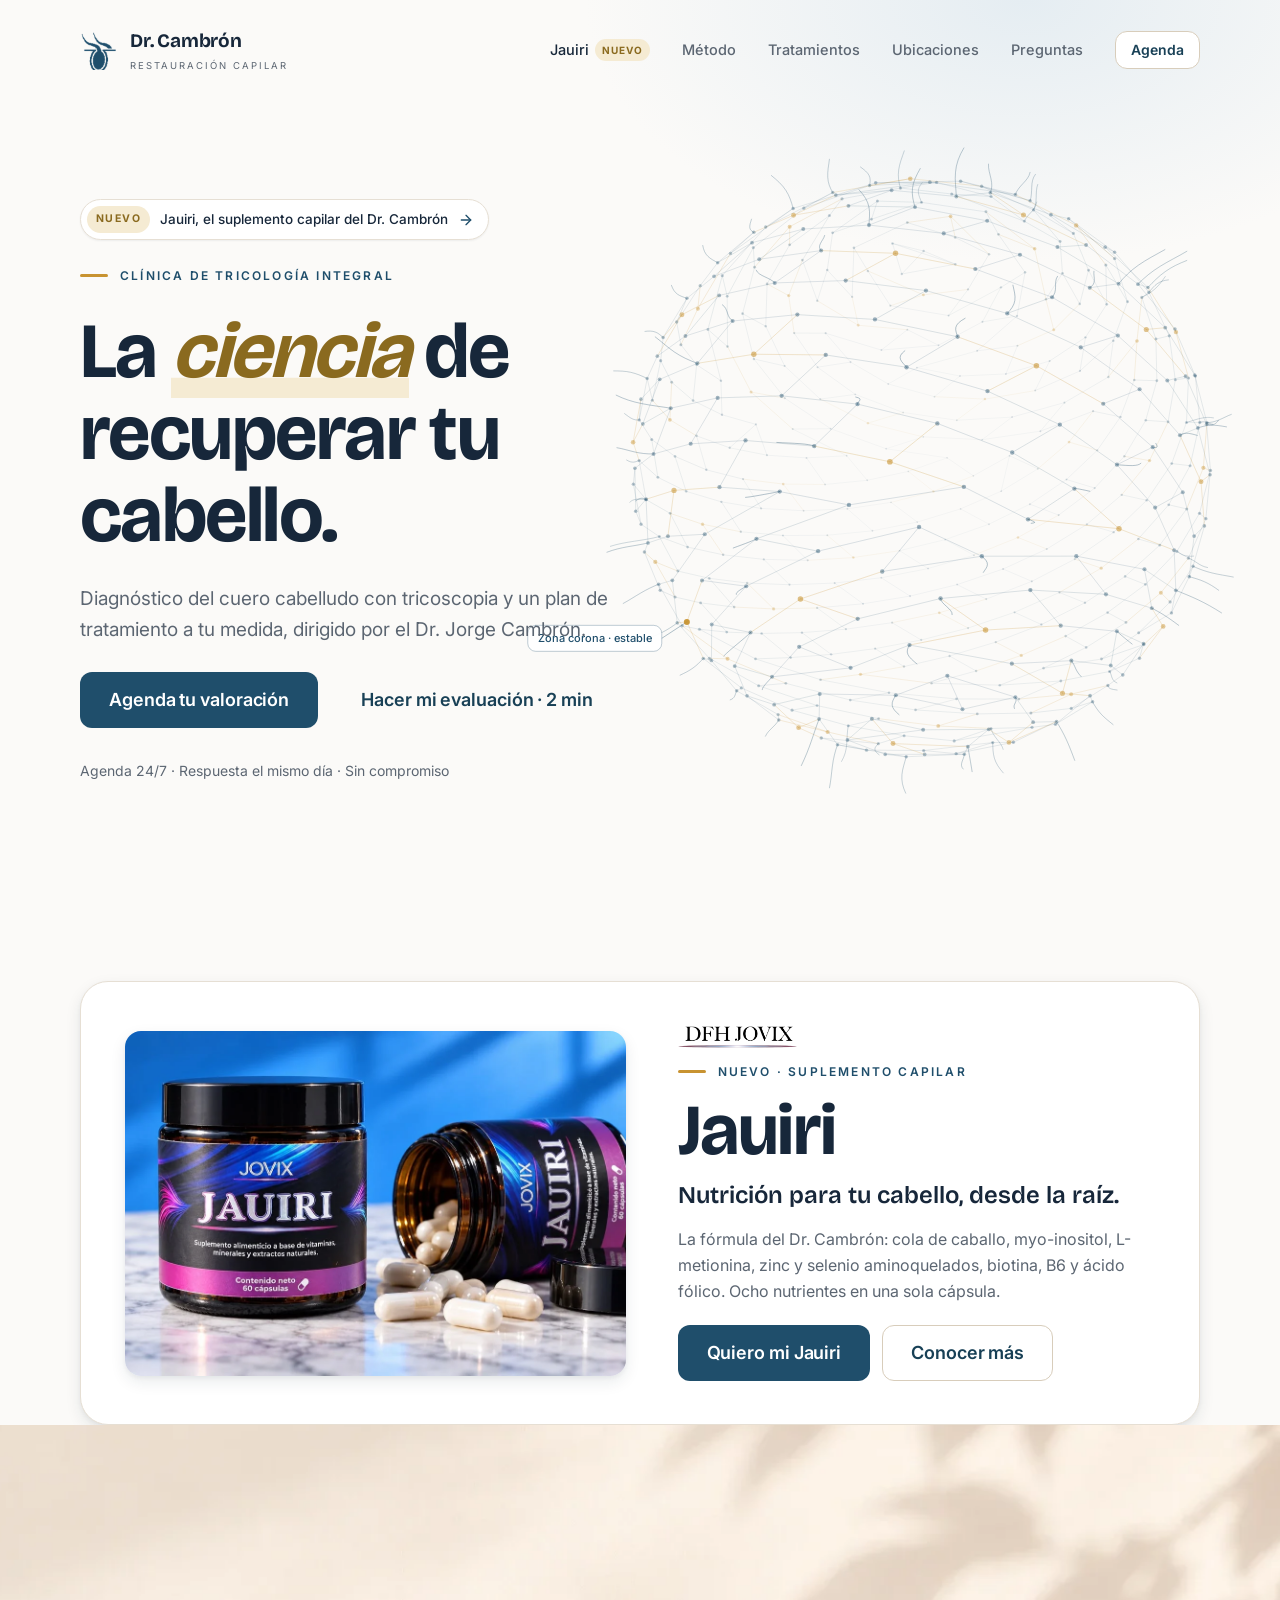
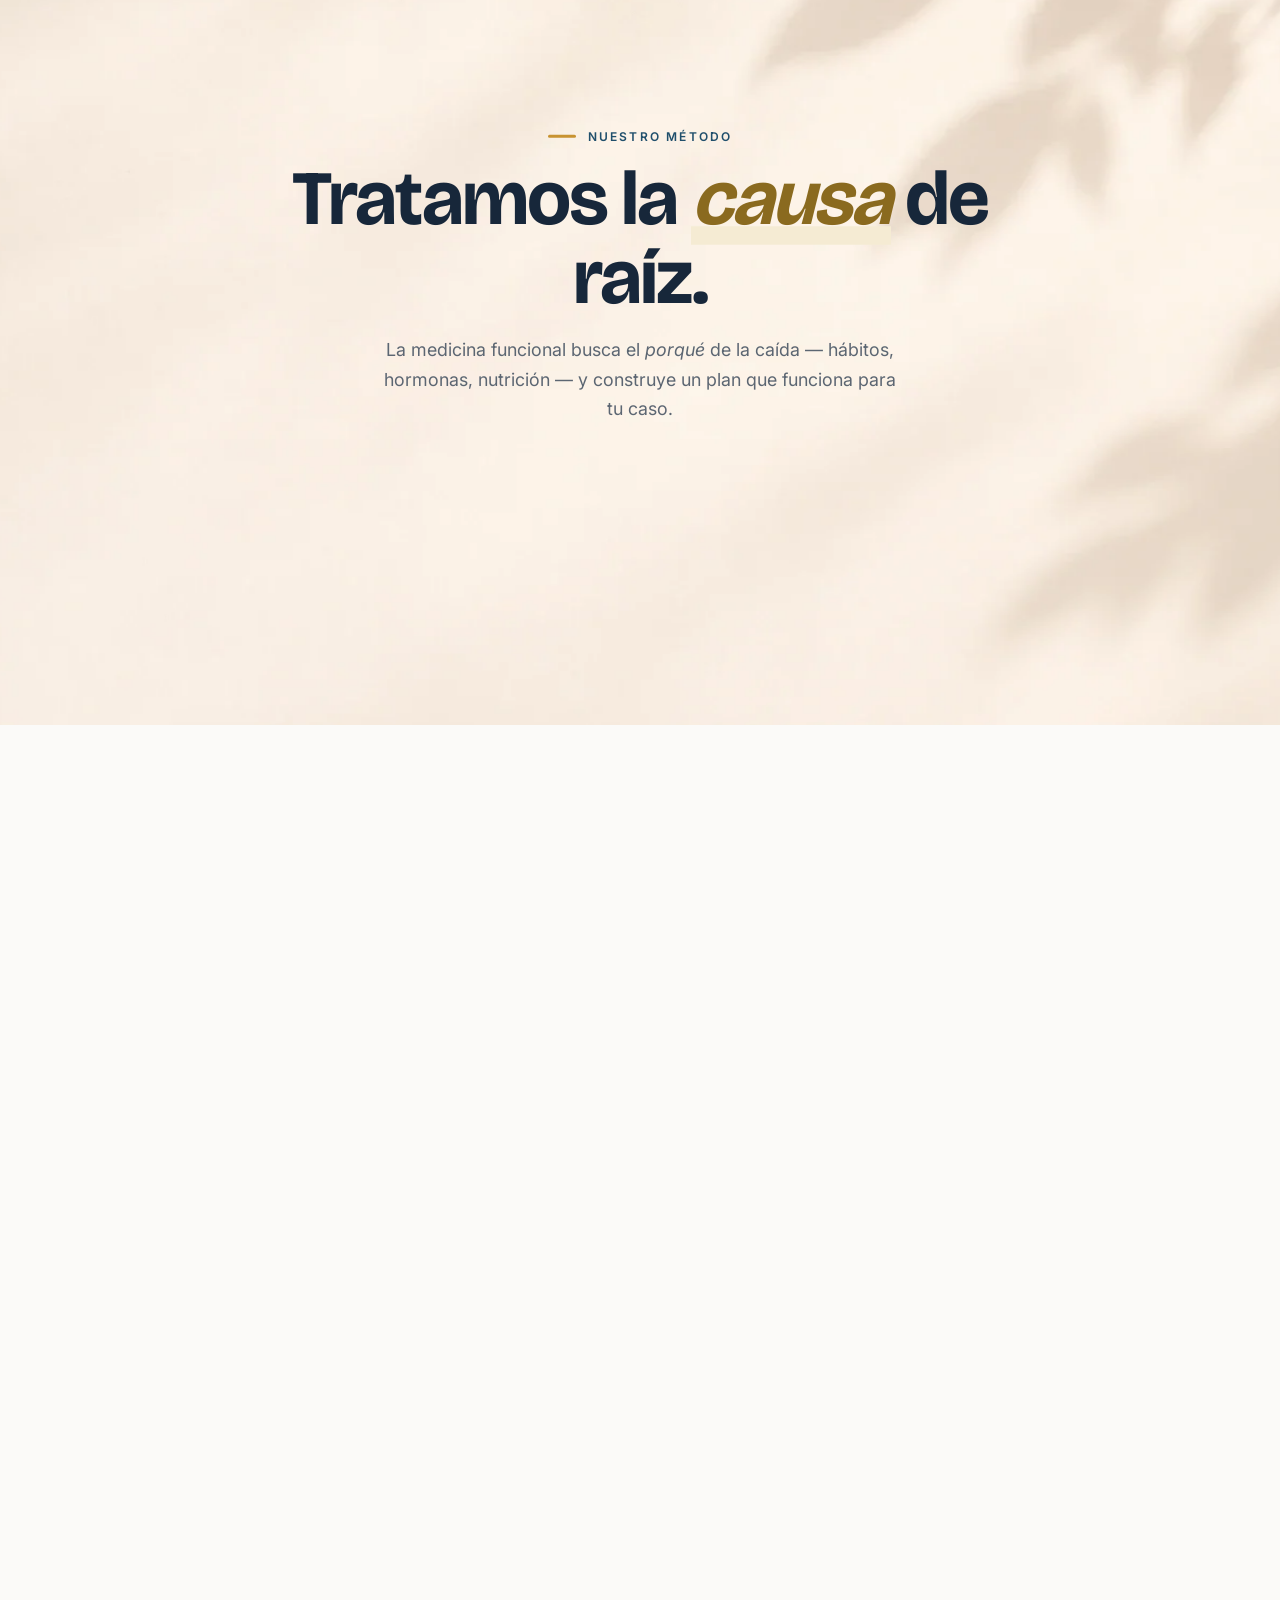
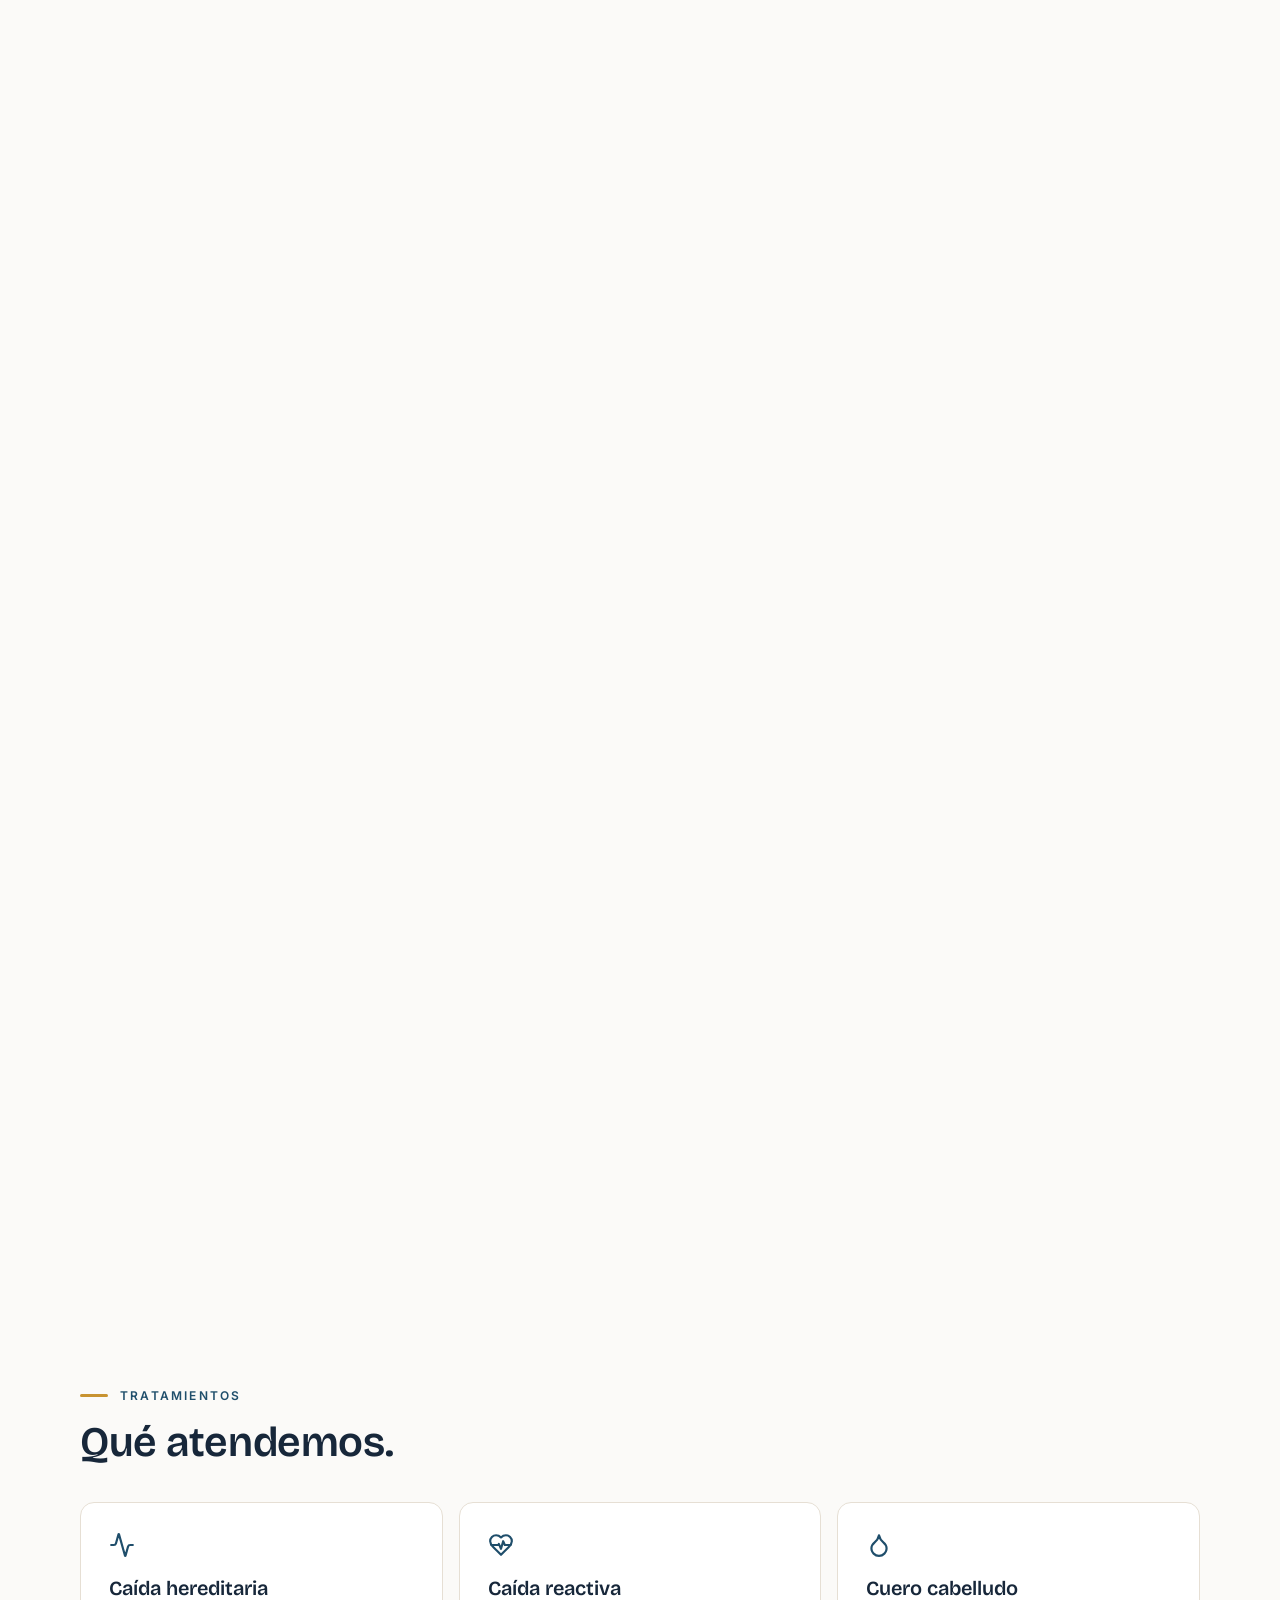
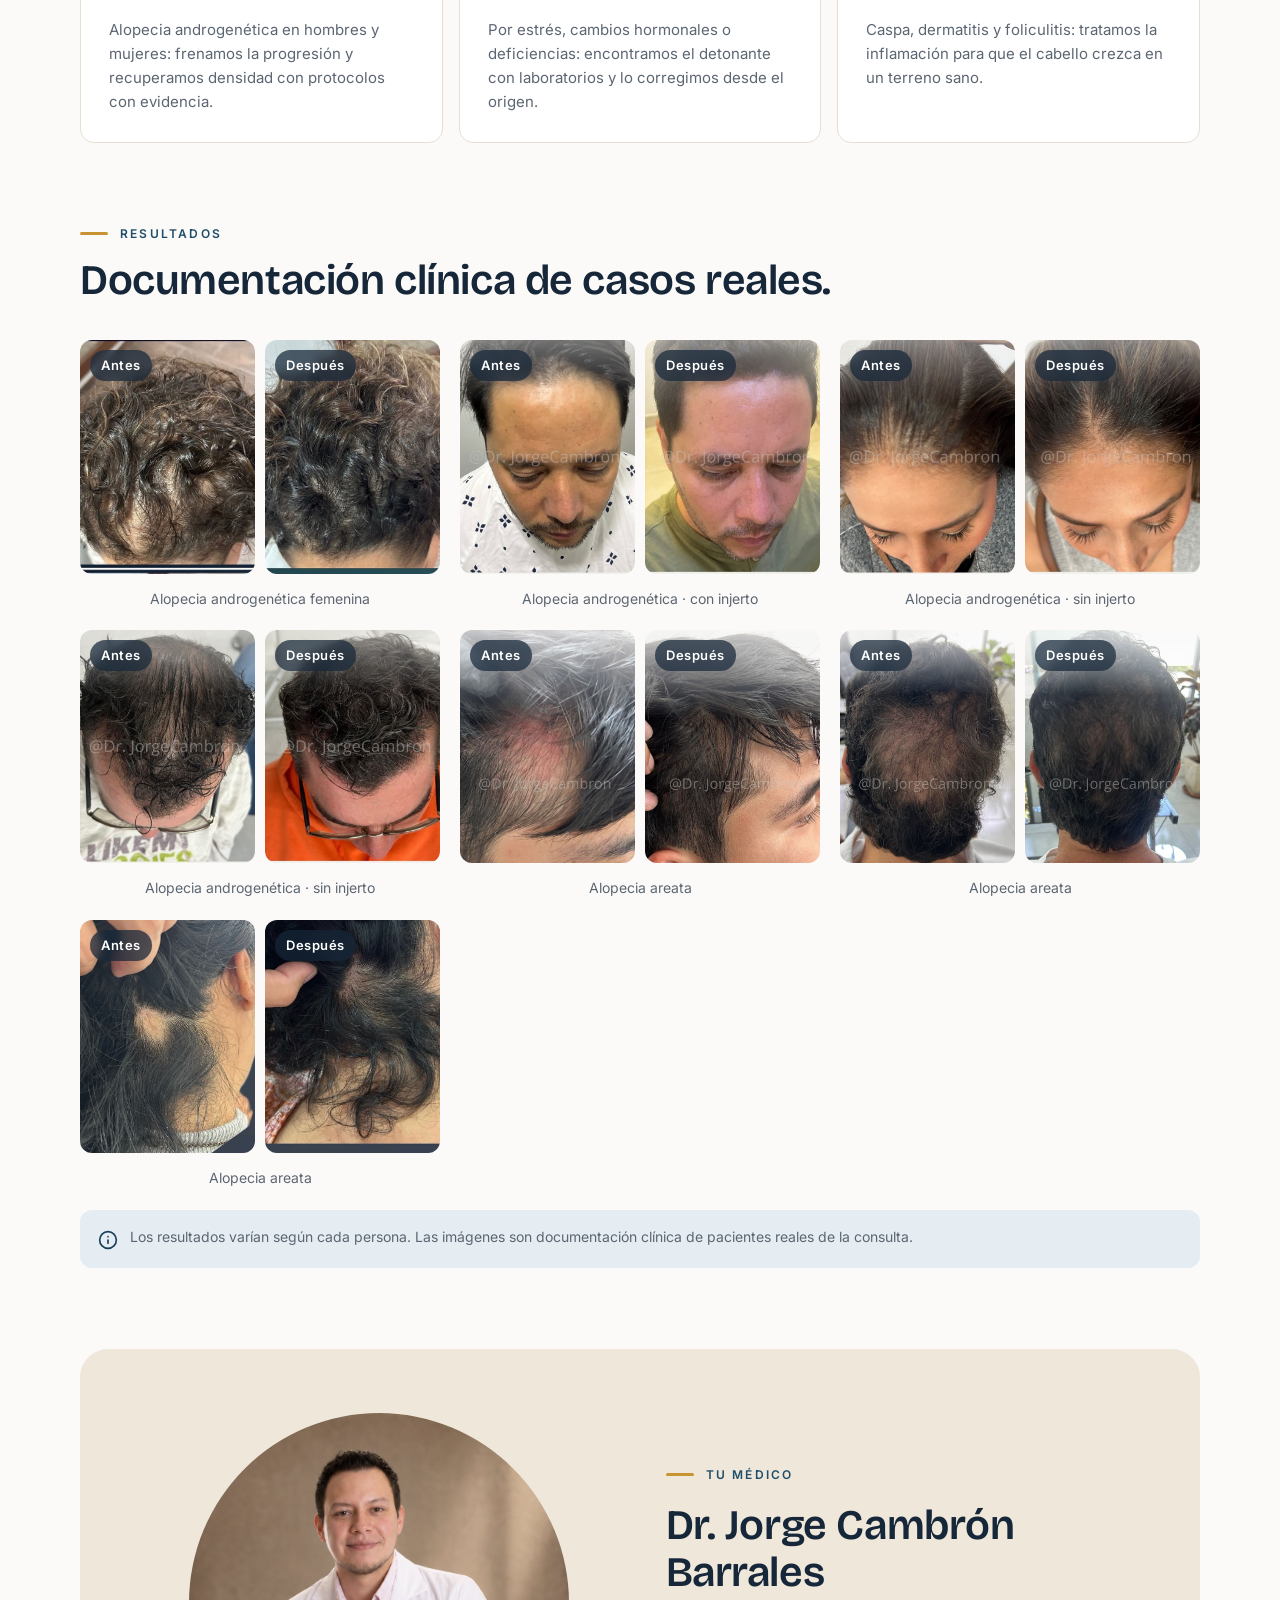
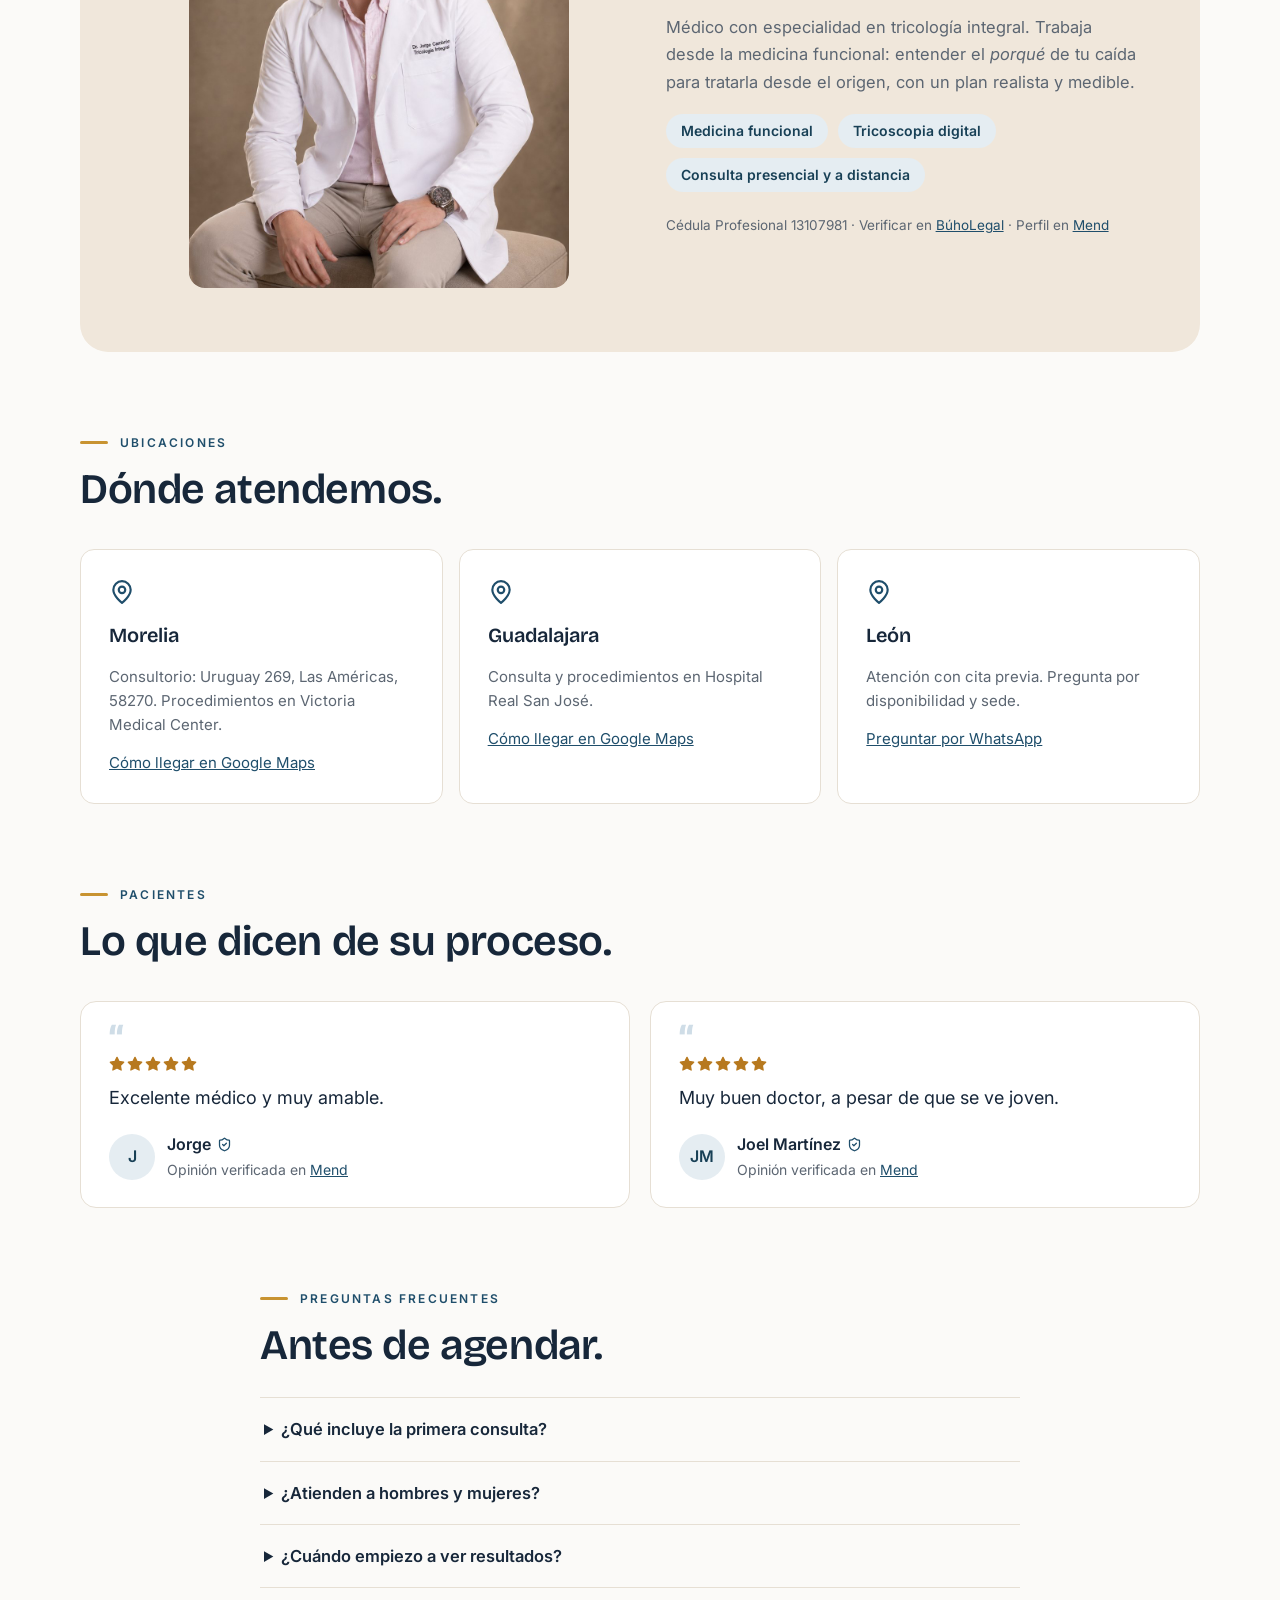
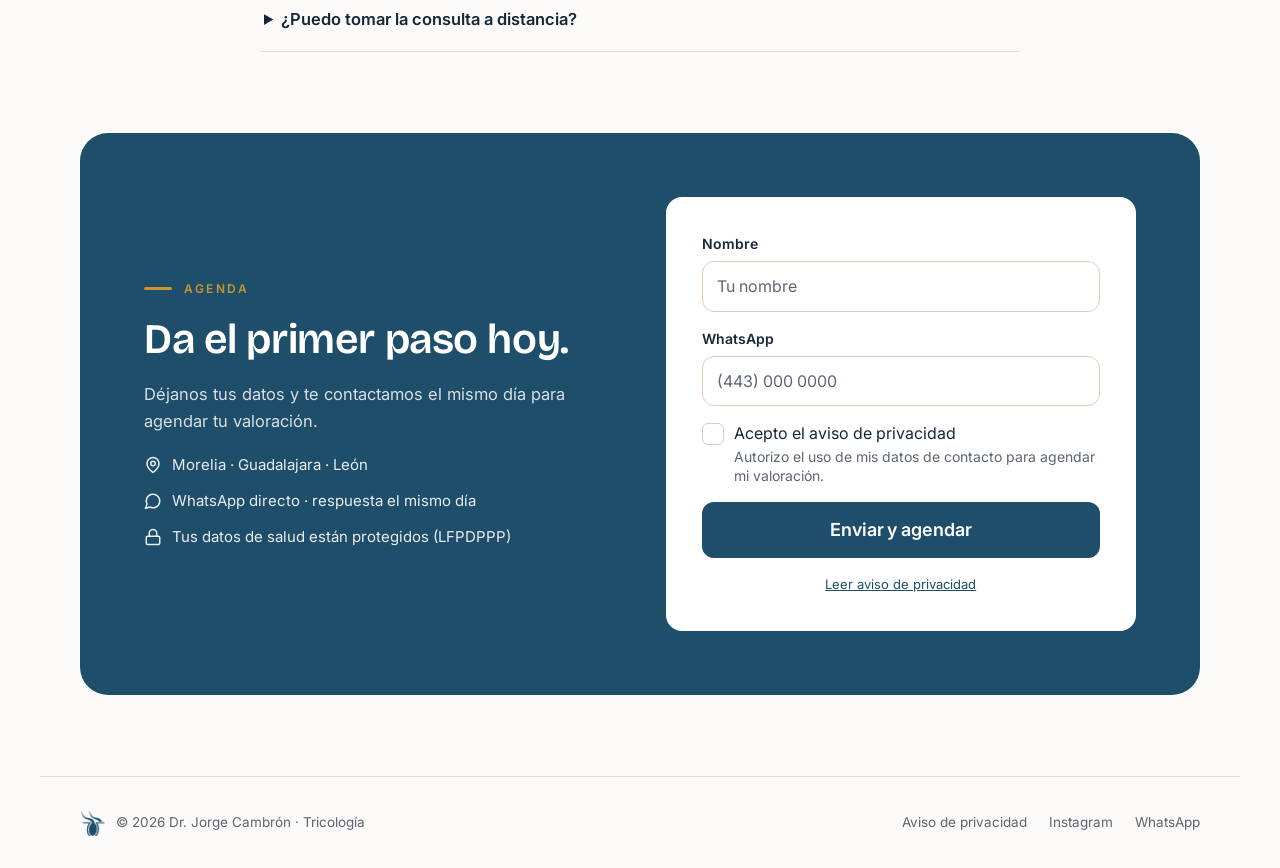
==== commit a3804aa4: "Método: el tricoscopio aparece junto a la vista de tricoscopia Co-Authored-By: Claude Opus 5.5 <nore" ====
--- a/index.html
+++ b/index.html
@@ -195,7 +195,7 @@
 
           <div class="lp-raiz__visual" aria-hidden="true">
             <div class="lp-raiz__v lp-raiz__v--1"><img src="assets/metodo/cabello-raiz.webp" alt="" width="1205" height="941" /></div>
-            <div class="lp-raiz__v lp-raiz__v--2"><div class="lp-raiz__scope"><img src="assets/metodo/tricoscopia.webp" alt="" width="1448" height="1086" /></div></div>
+            <div class="lp-raiz__v lp-raiz__v--2"><div class="lp-raiz__duo"><img class="lp-raiz__device" src="assets/metodo/tricoscopio.webp" alt="" width="1199" height="1312" /><div class="lp-raiz__scope"><img src="assets/metodo/tricoscopia.webp" alt="" width="1448" height="1086" /></div></div></div>
             <div class="lp-raiz__v lp-raiz__v--3"><img src="assets/metodo/laboratorio.webp" alt="" width="1536" height="1024" /></div>
             <div class="lp-raiz__v lp-raiz__v--4">
               <div class="lp-raiz__ba">
--- a/assets/css/metodo.css
+++ b/assets/css/metodo.css
@@ -40,6 +40,12 @@
 }
 .lp-raiz__v img { display: block; max-width: 100%; height: auto; }
 .lp-raiz__v--1 img { width: min(560px, 92%); filter: drop-shadow(0 30px 40px rgba(23, 39, 58, .18)); }
+.lp-raiz__duo { position: relative; width: min(560px, 94%); height: 100%; }
+.lp-raiz__device {
+  position: absolute; left: 0; top: 50%; width: 66%; border-radius: var(--radius-xl); box-shadow: var(--shadow-lg);
+  transform: translate3d(var(--dev-x, 0), calc(-50% + var(--dev-y, 0px)), 0) rotate(var(--dev-r, 0deg));
+}
+.lp-raiz__duo .lp-raiz__scope { position: absolute; right: 0; top: 50%; width: 58%; transform: translateY(-38%); }
 .lp-raiz__scope {
   width: min(520px, 86%); aspect-ratio: 1; border-radius: 50%; overflow: hidden; position: relative;
   clip-path: circle(var(--scope, 0%) at 50% 50%);
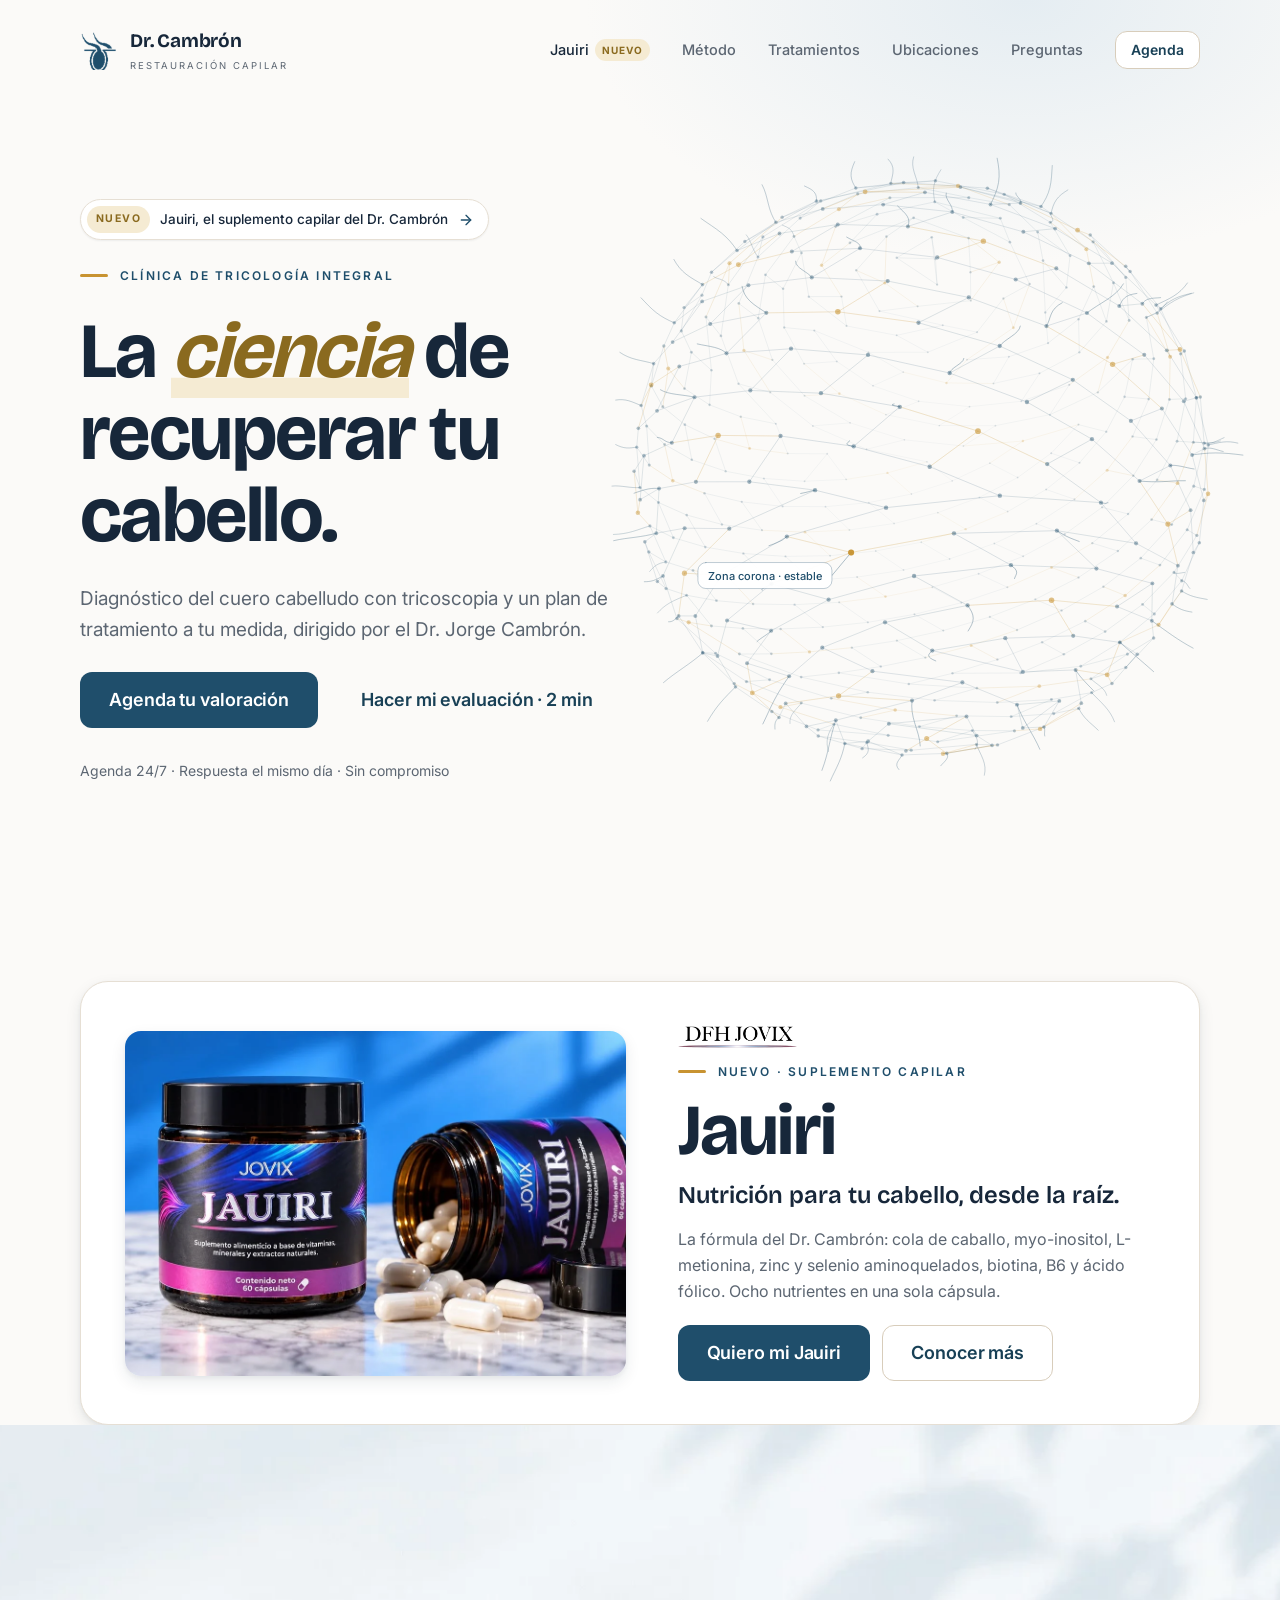
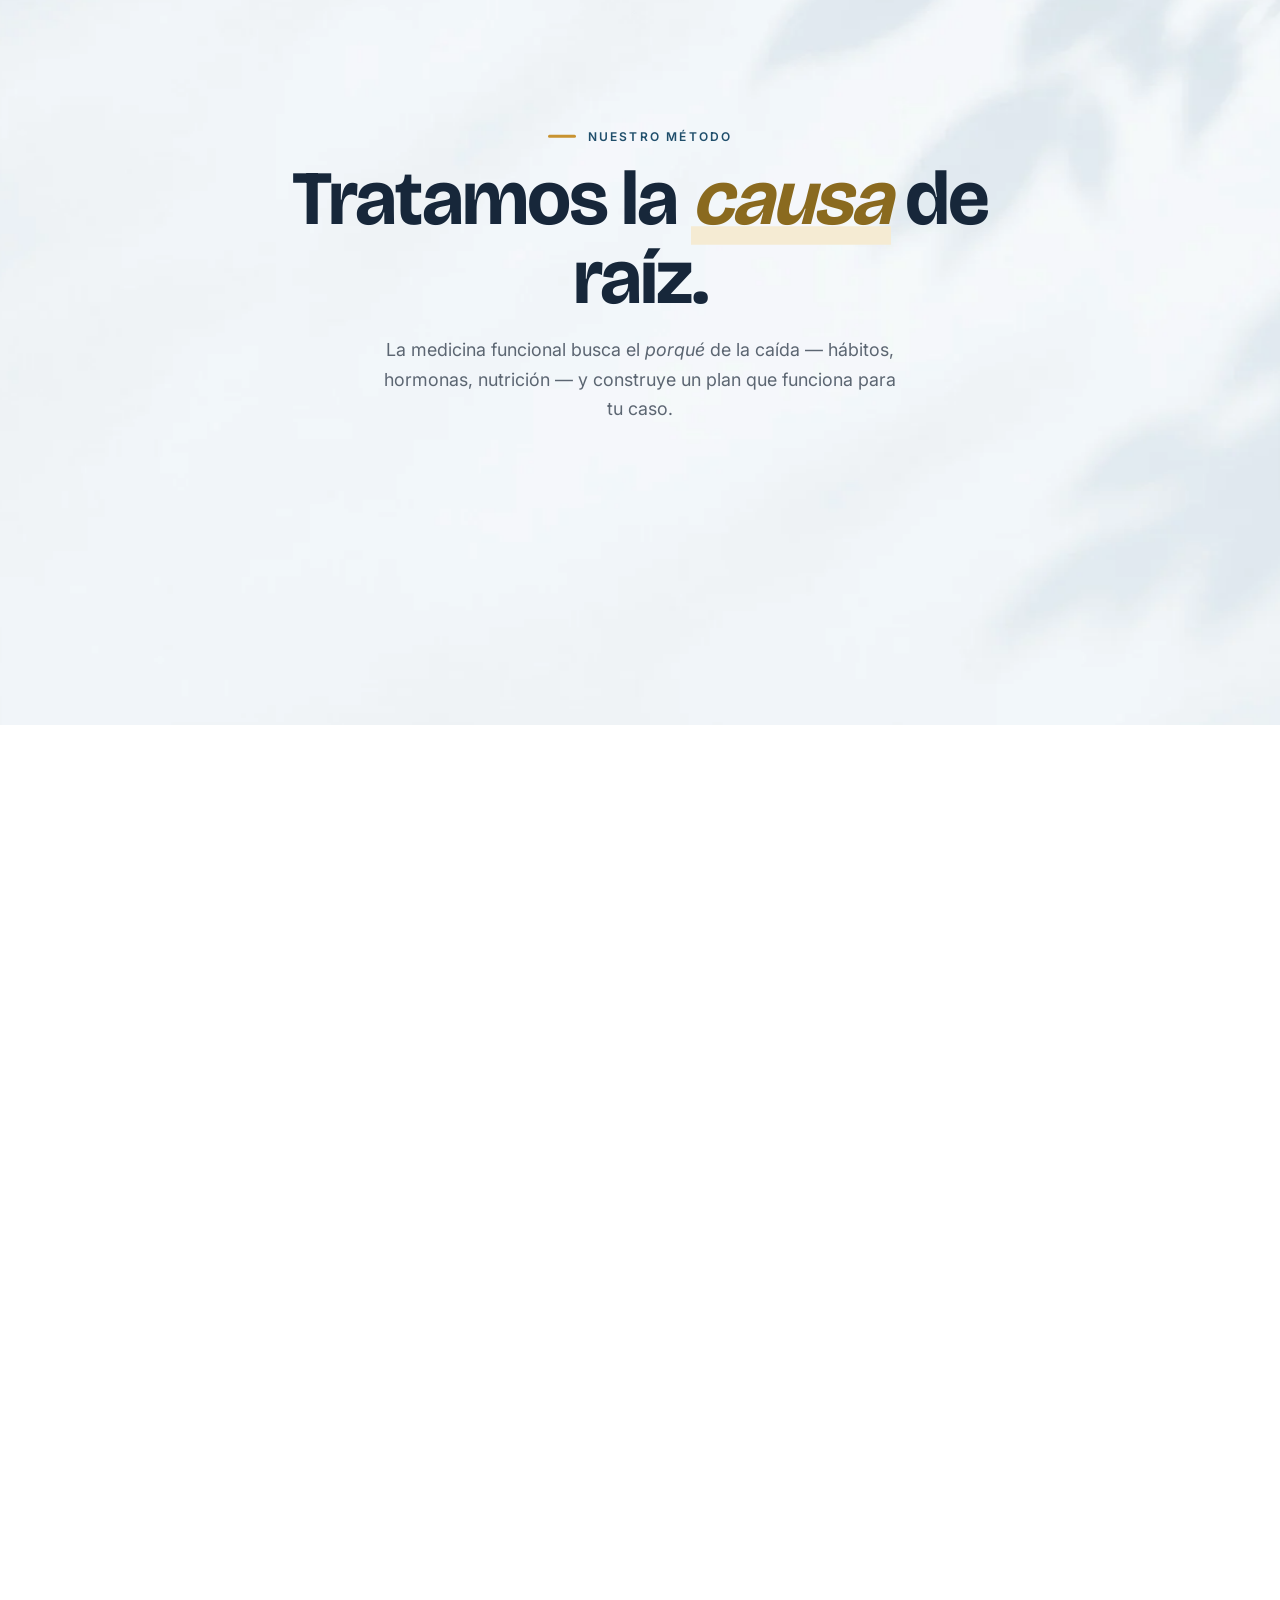
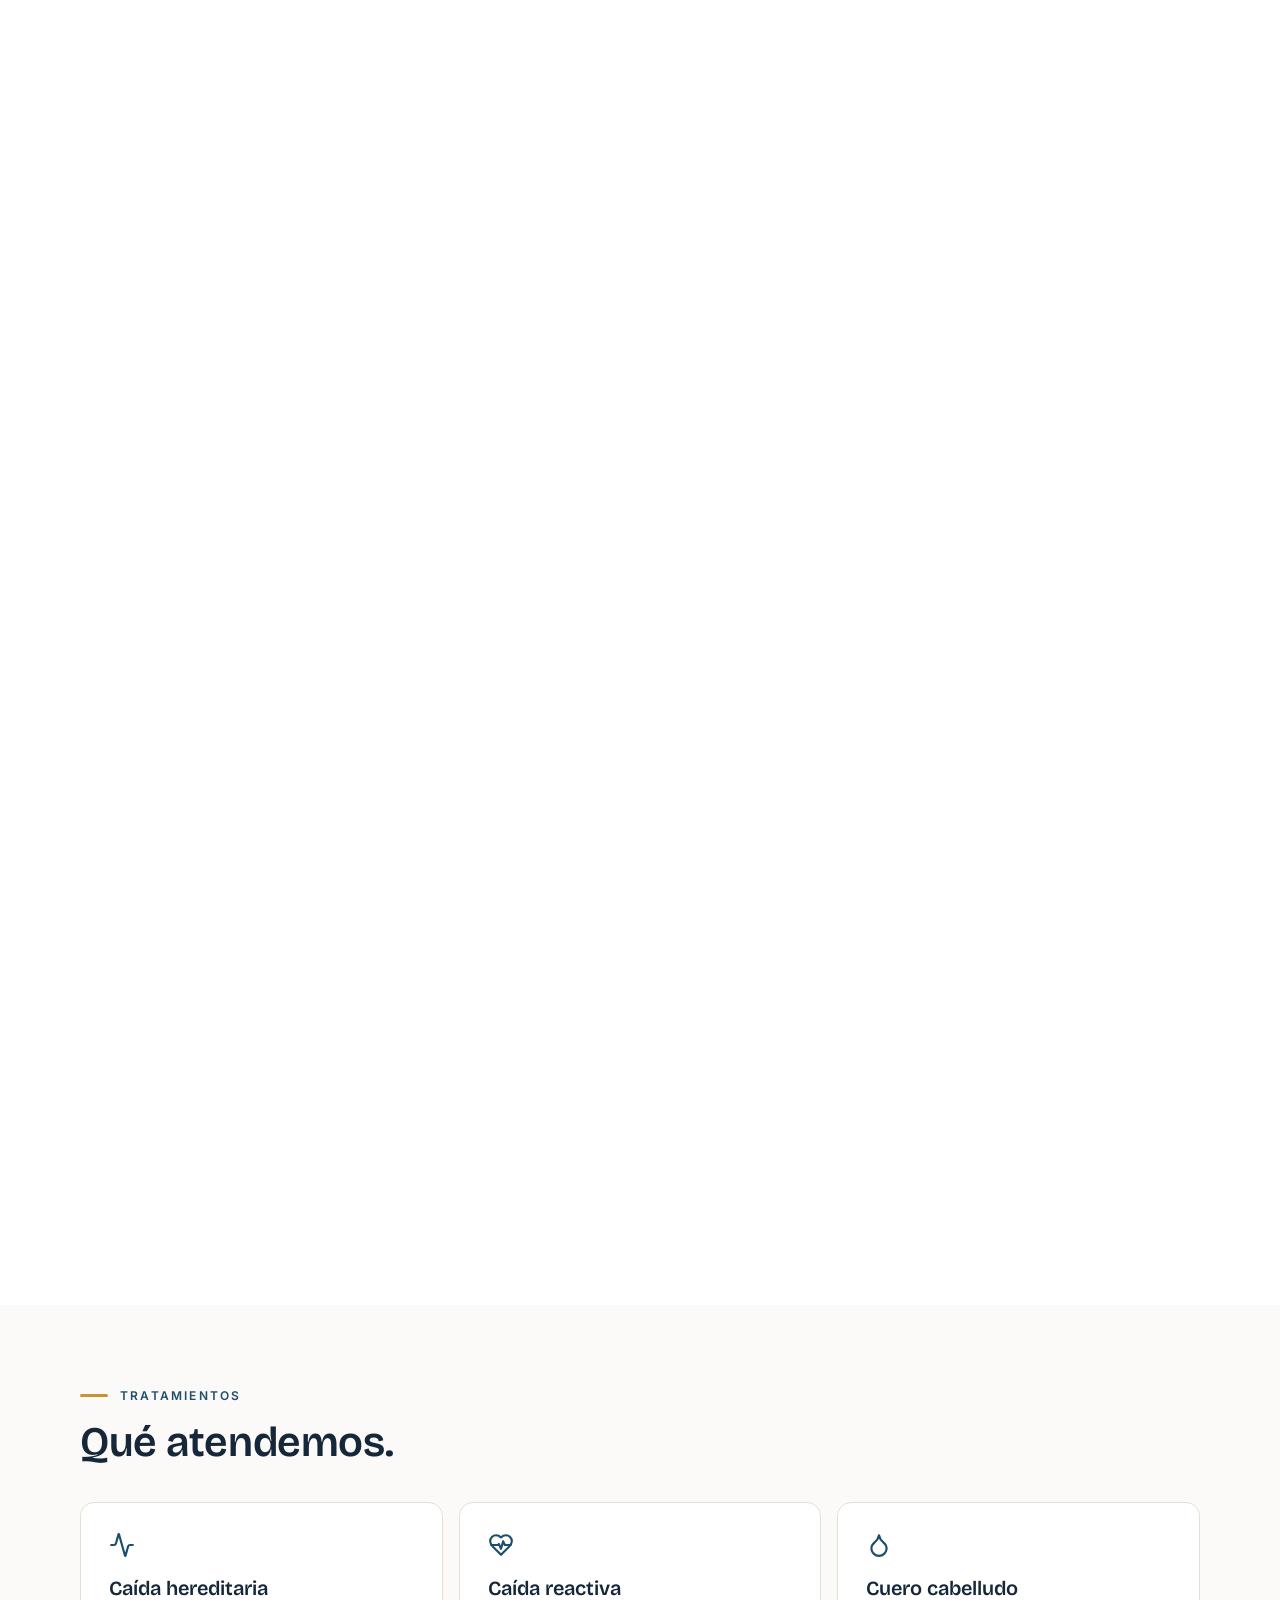
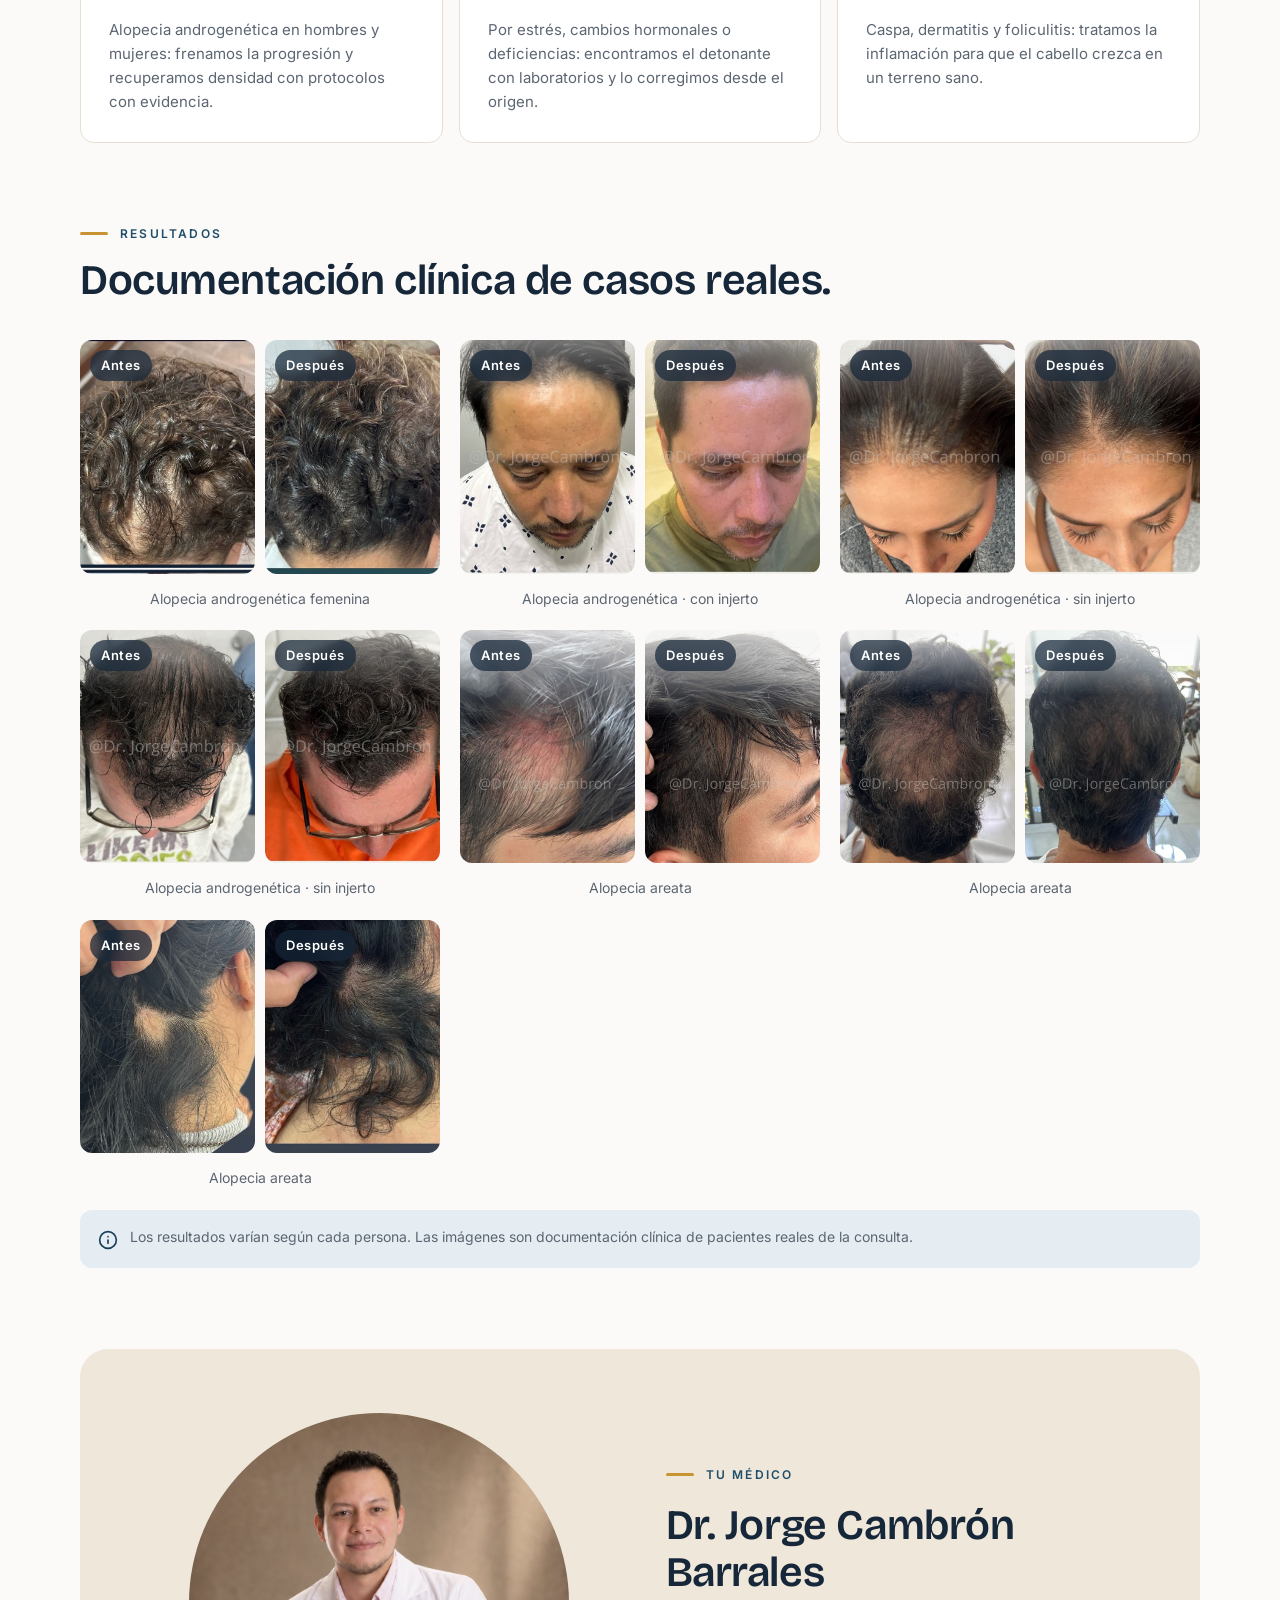
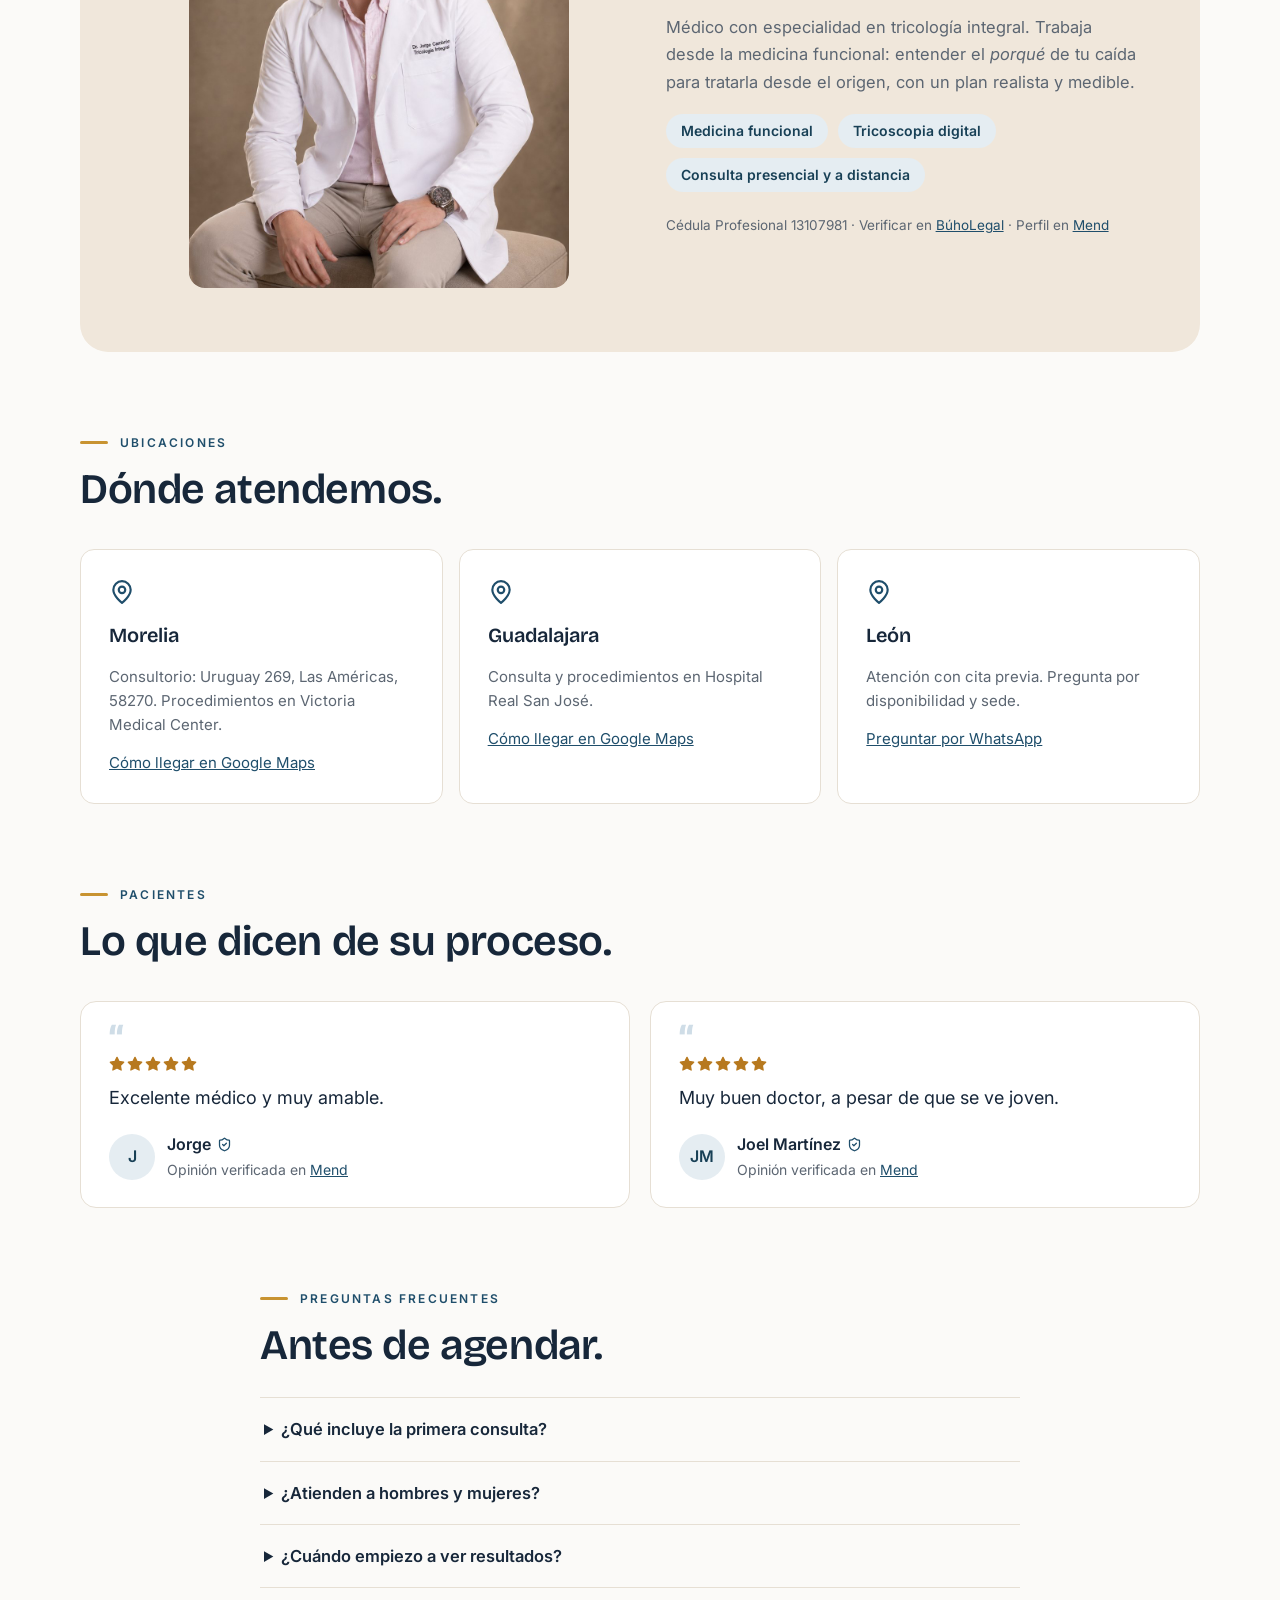
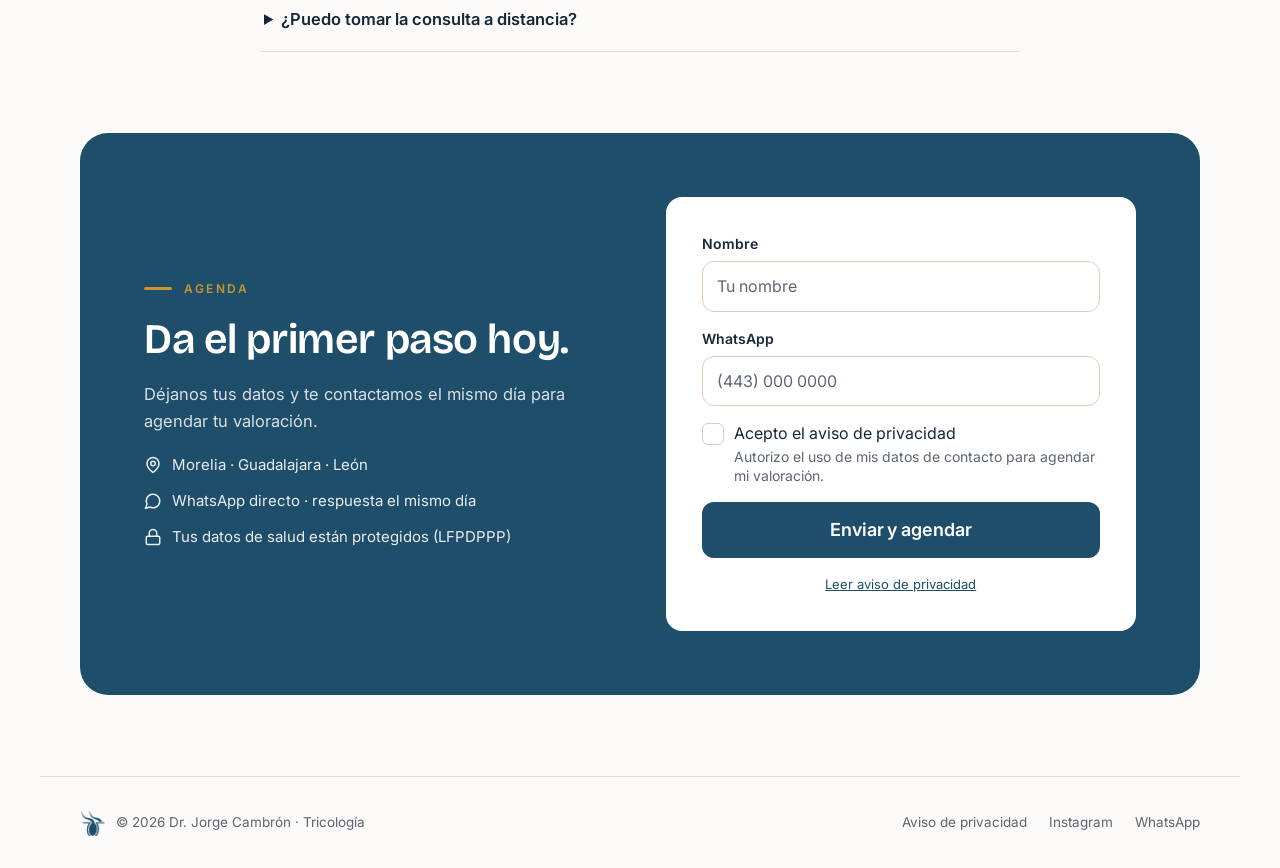
==== commit 552a357d: "Jauiri: escena con scroll en versión marino; Método sin crema - jauiri.html: misma escena que la tie" ====
--- a/index.html
+++ b/index.html
@@ -180,8 +180,8 @@
       <section id="metodo" class="lp-raiz" aria-labelledby="metodo-title" data-raiz>
         <div class="lp-raiz__stage">
           <picture class="lp-raiz__bg" aria-hidden="true">
-            <source media="(max-width: 760px)" srcset="assets/metodo/fondo-crema-vertical.webp" />
-            <img src="assets/metodo/fondo-crema.webp" alt="" width="1672" height="941" />
+            <source media="(max-width: 760px)" srcset="assets/metodo/fondo-hojas-vertical.webp" />
+            <img src="assets/metodo/fondo-hojas.webp" alt="" width="1672" height="941" />
           </picture>
 
           <div class="lp-raiz__intro">
--- a/assets/css/metodo.css
+++ b/assets/css/metodo.css
@@ -1,13 +1,13 @@
 /* =========================================================
    MÉTODO · escena con scroll (design system Tricología Cambrón)
-   Fondo crema con sombras de hojas, visual que cambia por paso
+   Fondo blanco papel con sombras de hojas en tinte marino, visual que cambia por paso
    (cabello → tricoscopia → laboratorio → antes/después) y los
    textos de cada paso entrando en marino y dorado.
    El JS (assets/js/metodo-scroll.js) escribe --p (0–1) y las
    variables de cada capa; sin JS o con "reducir movimiento" se
    muestra como lista estática.
    ========================================================= */
-.lp-raiz { position: relative; height: 520vh; background: var(--cream); }
+.lp-raiz { position: relative; height: 520vh; background: var(--paper); }
 .lp-raiz__stage {
   position: sticky; top: 0; height: 100vh; height: 100svh; overflow: hidden;
   display: grid; grid-template-columns: minmax(0, 1.05fr) minmax(0, .95fr);
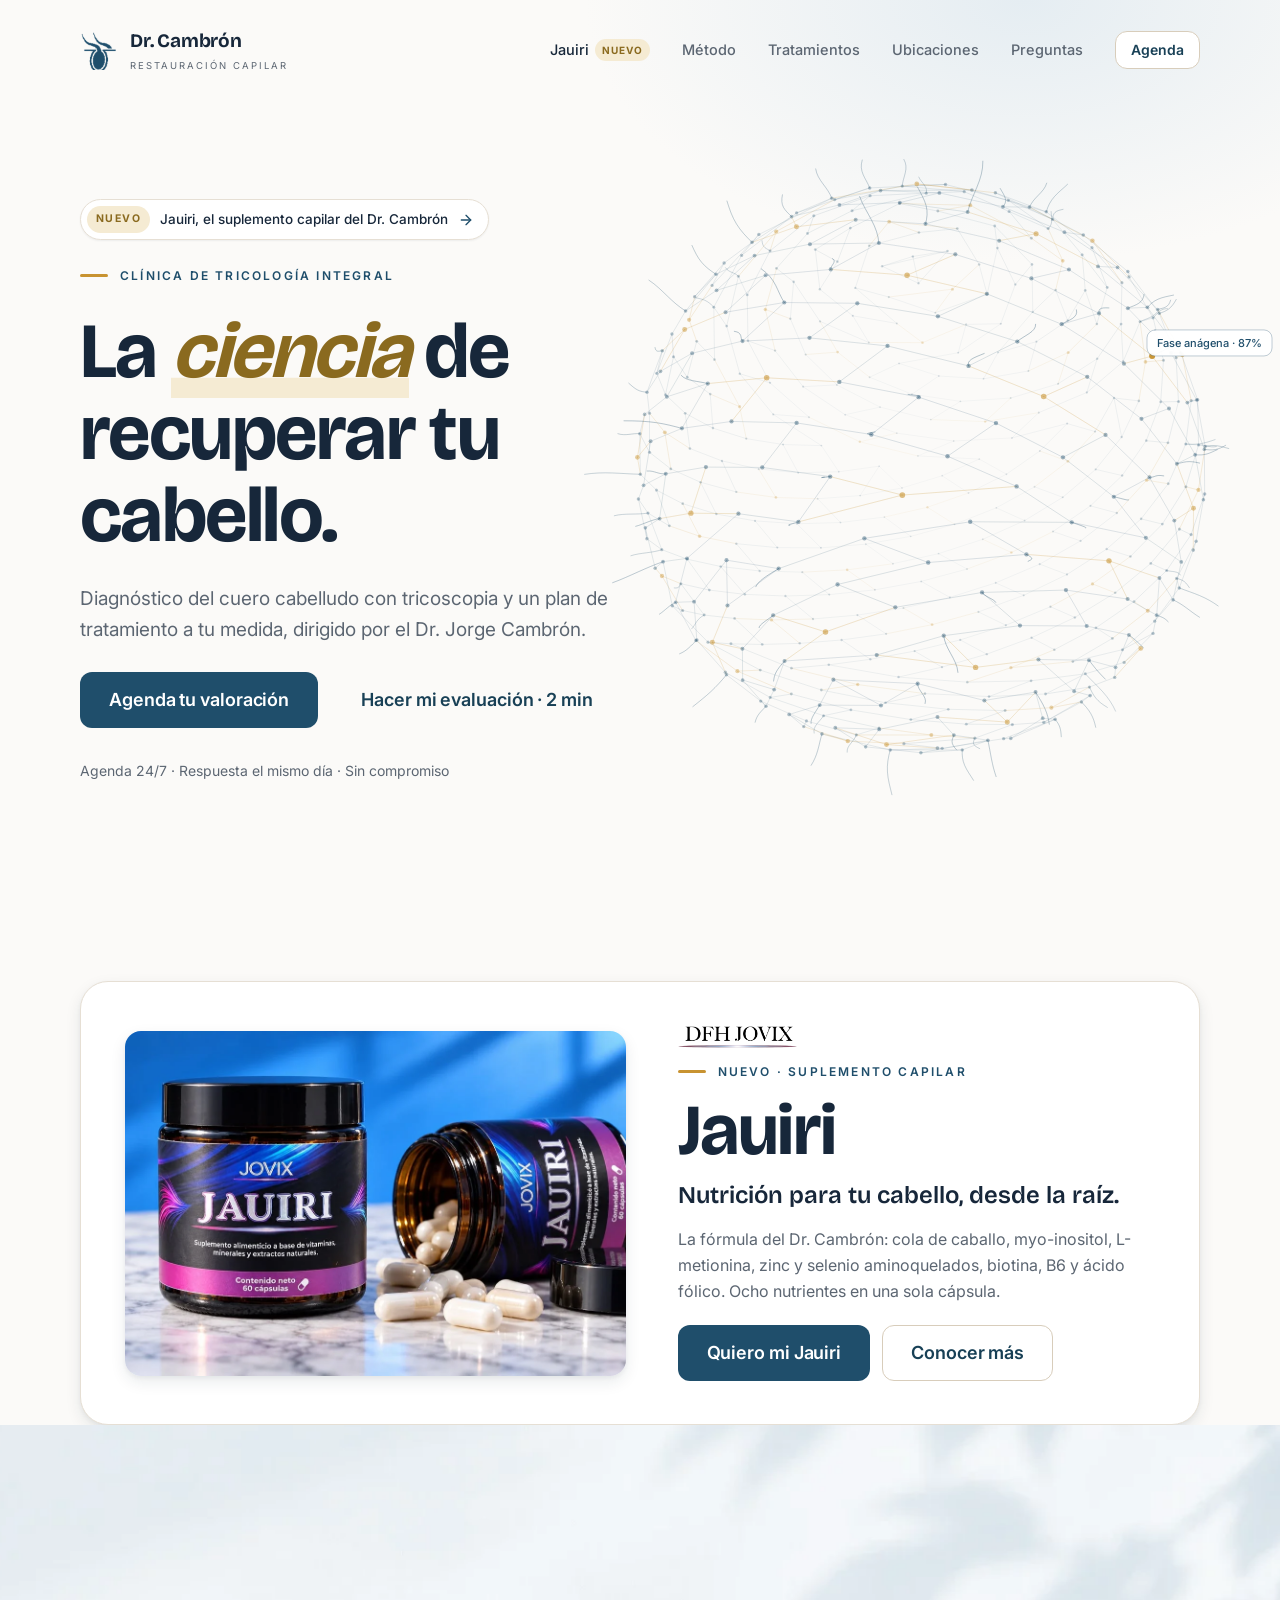
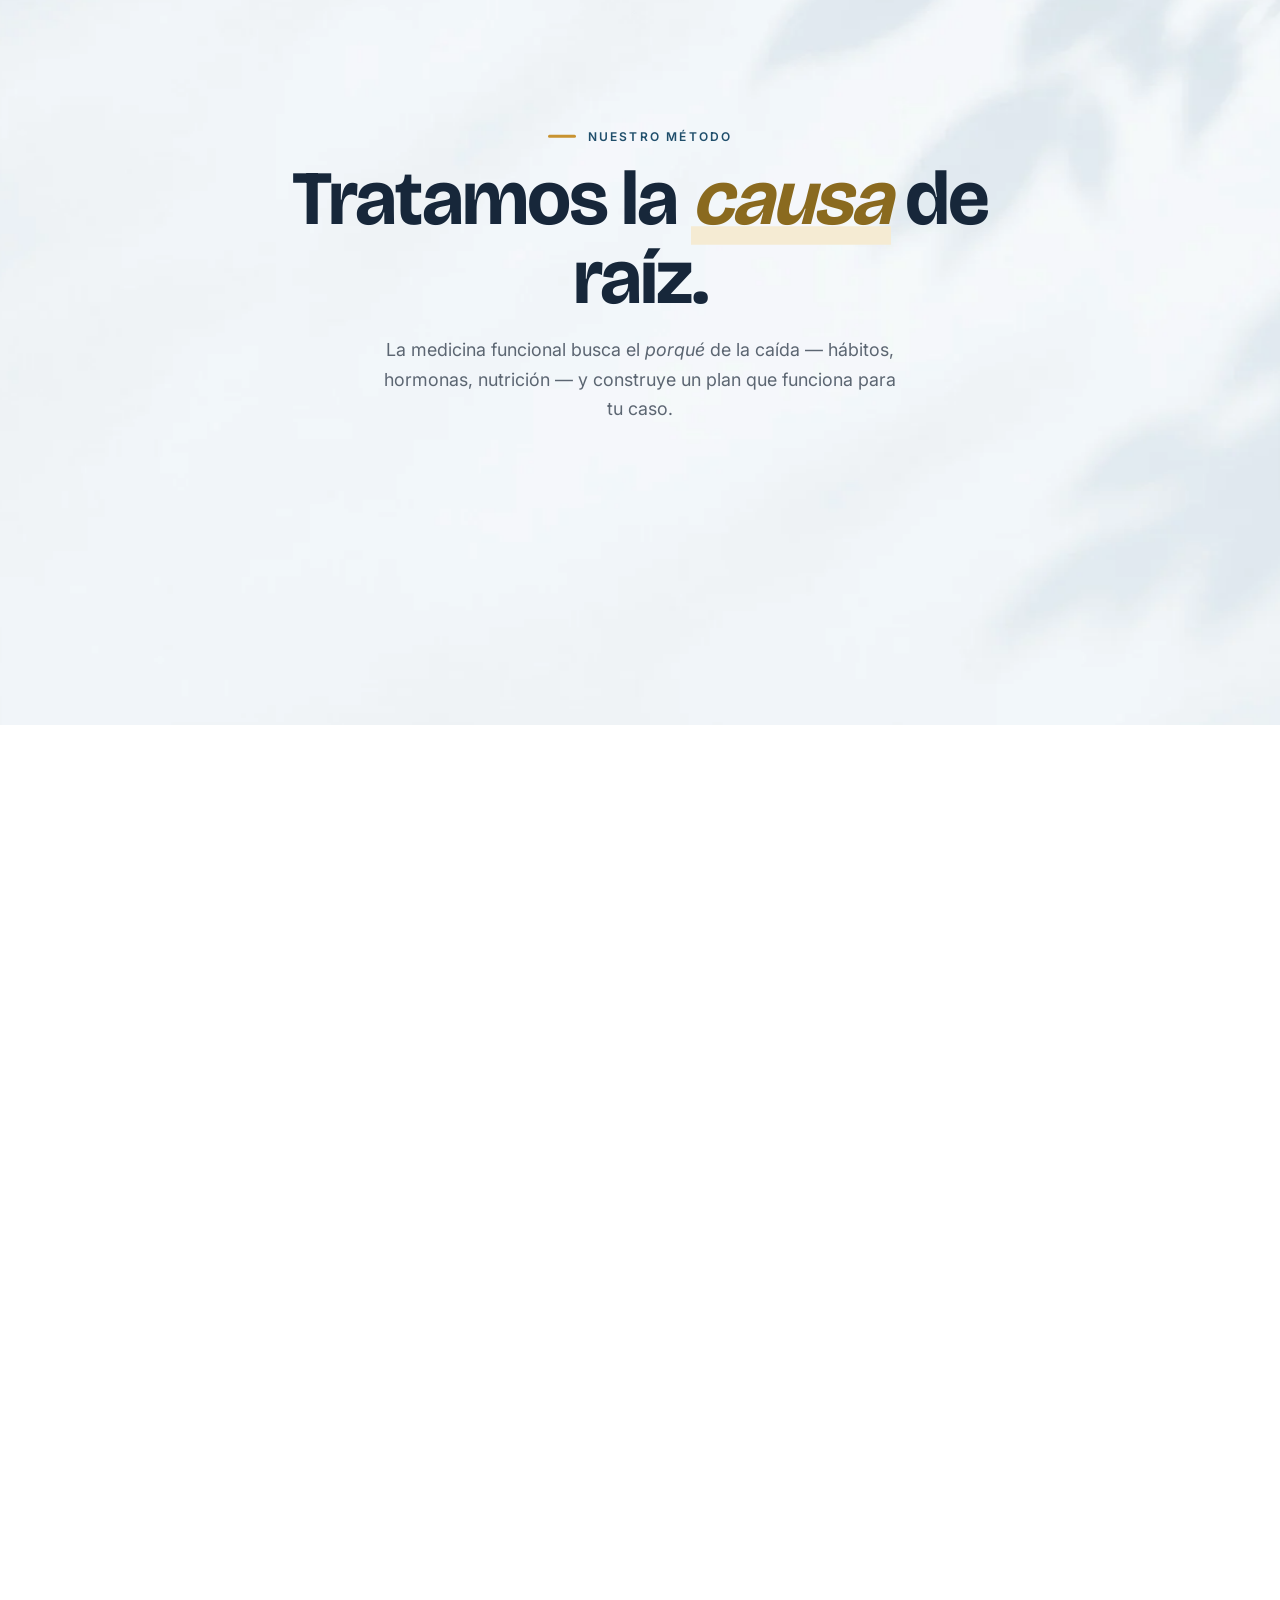
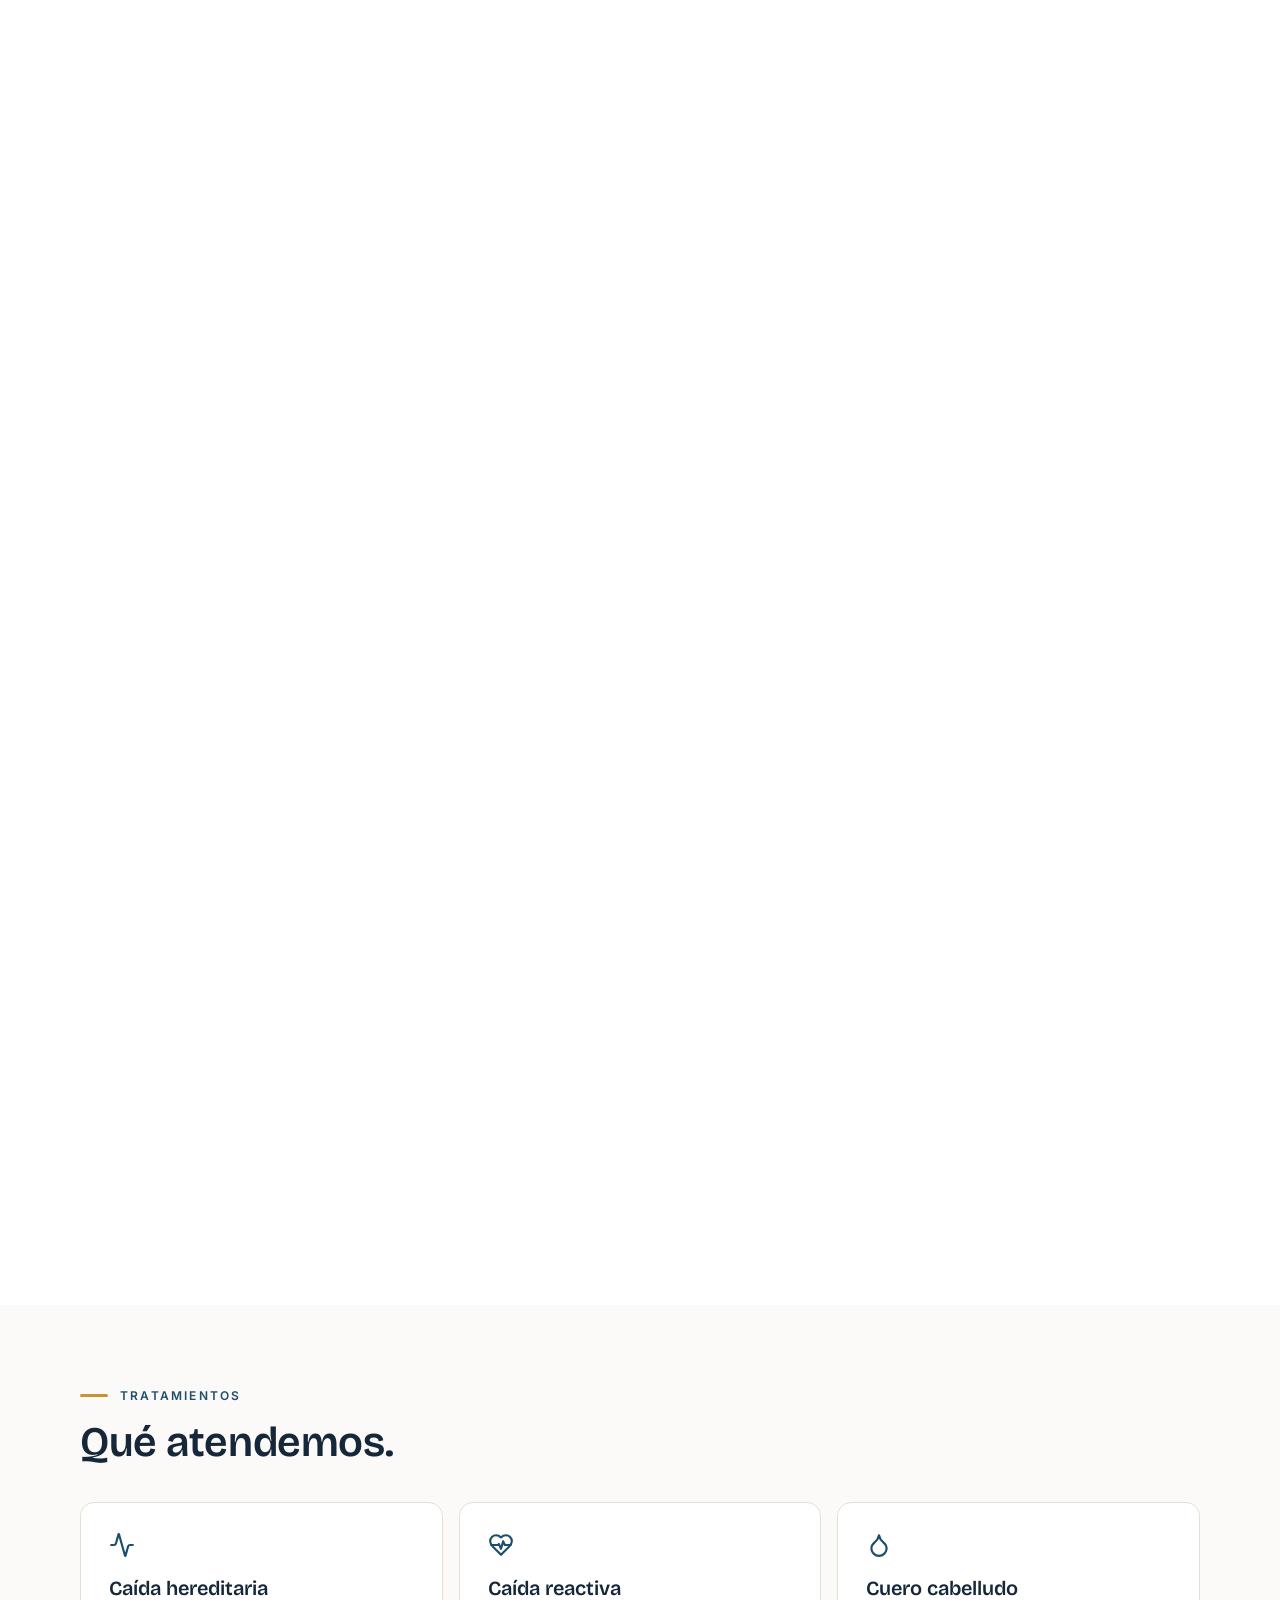
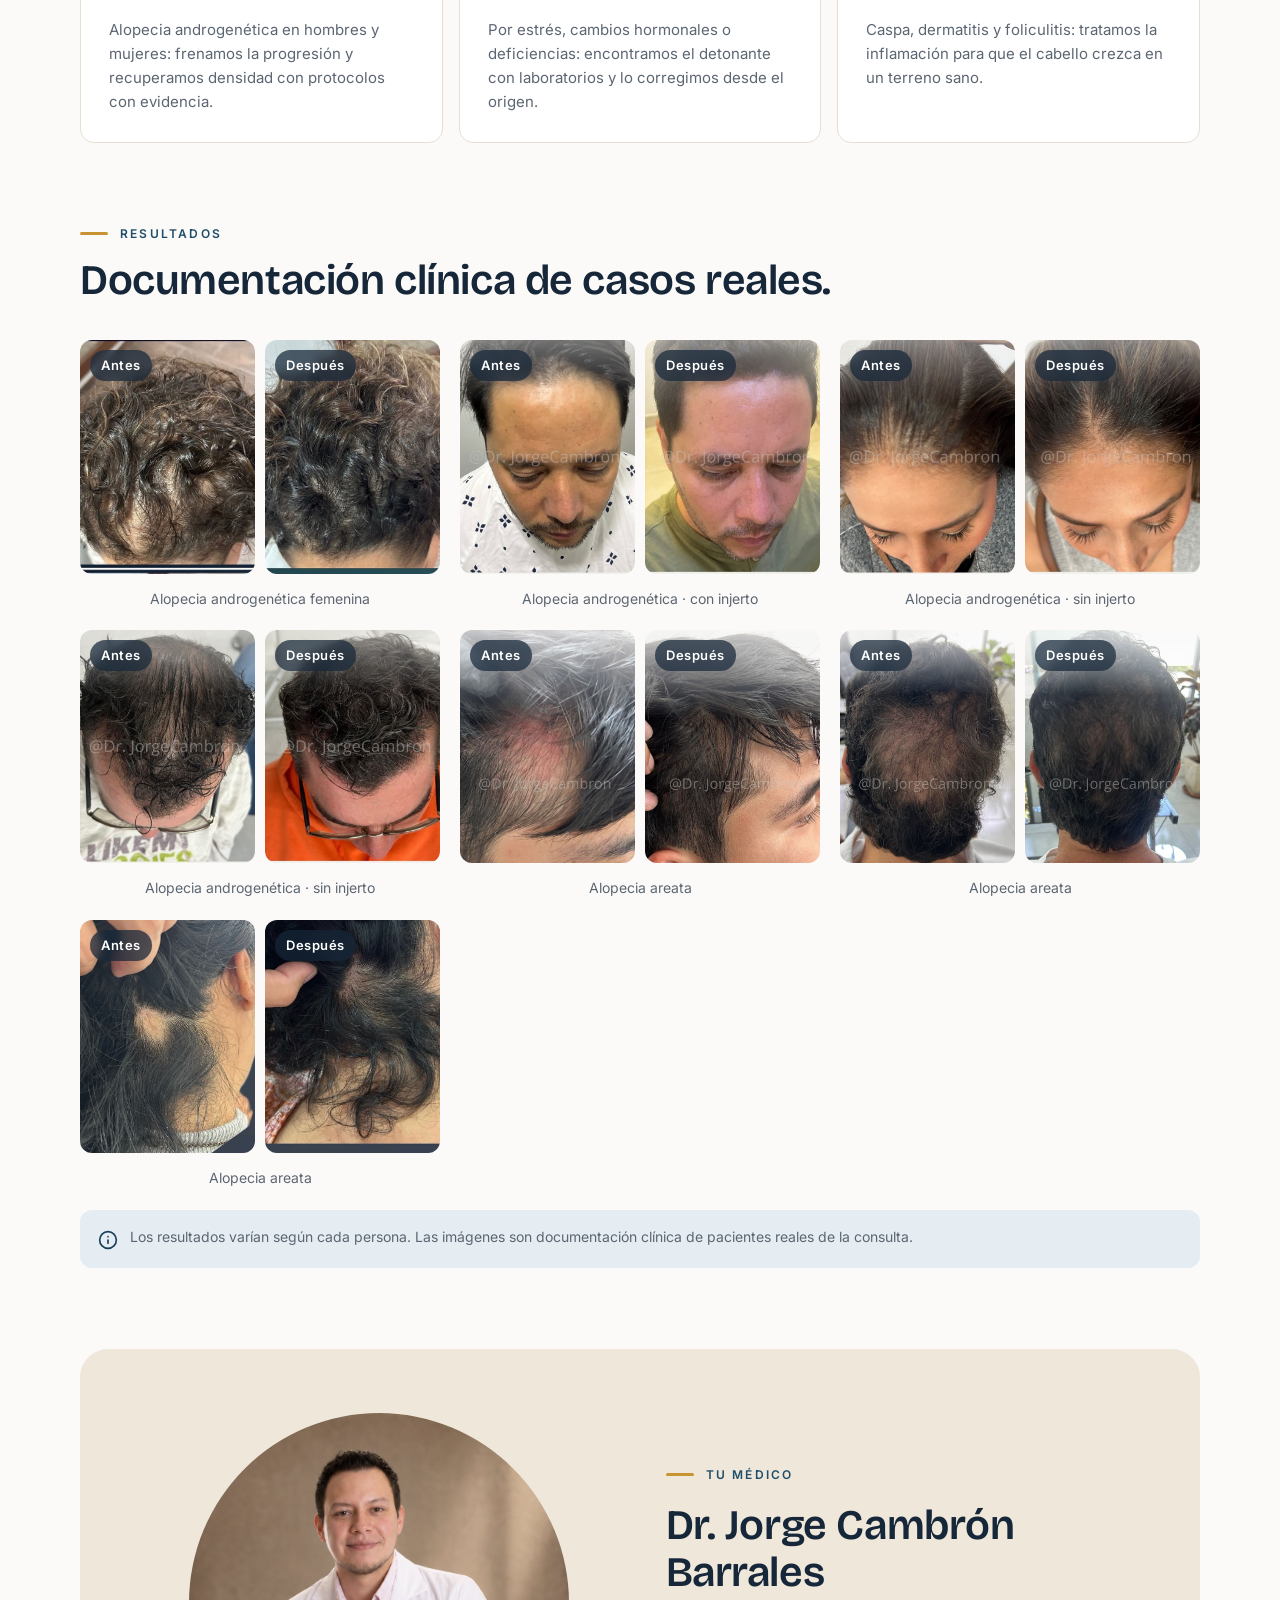
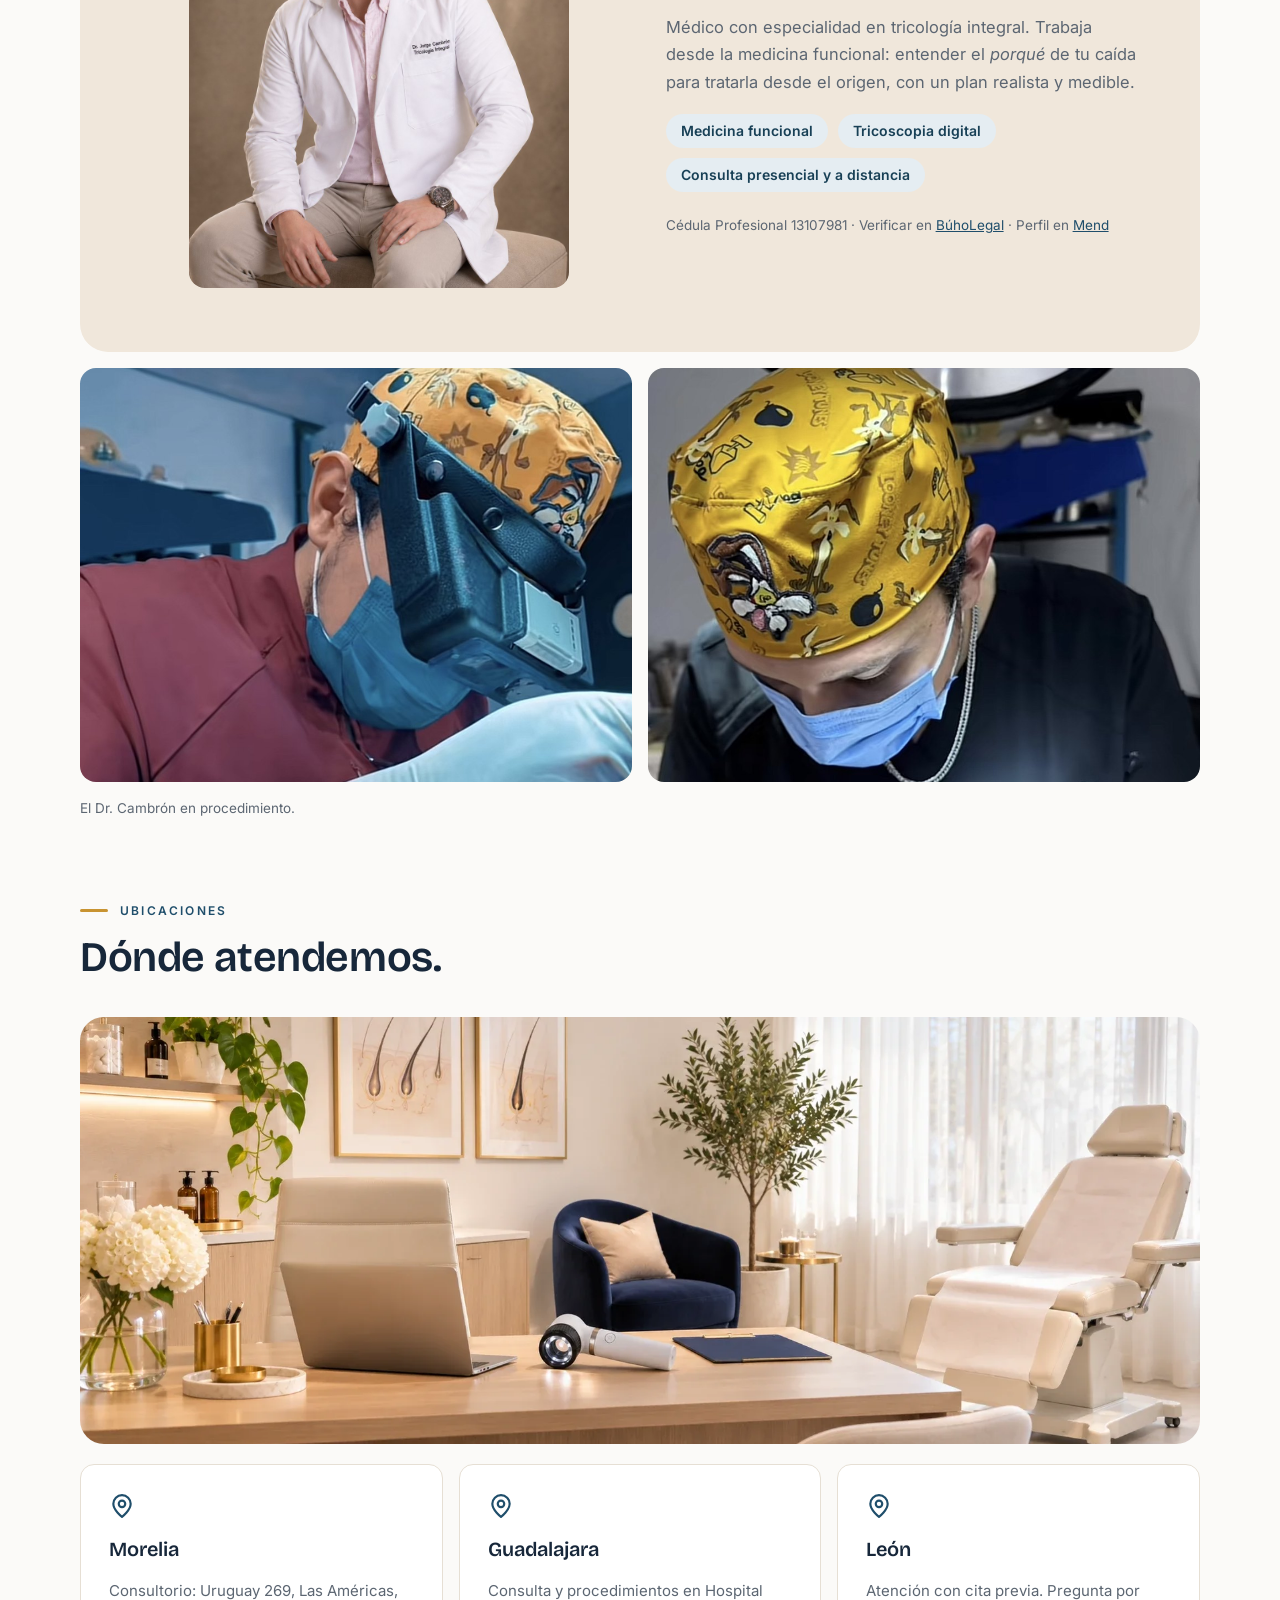
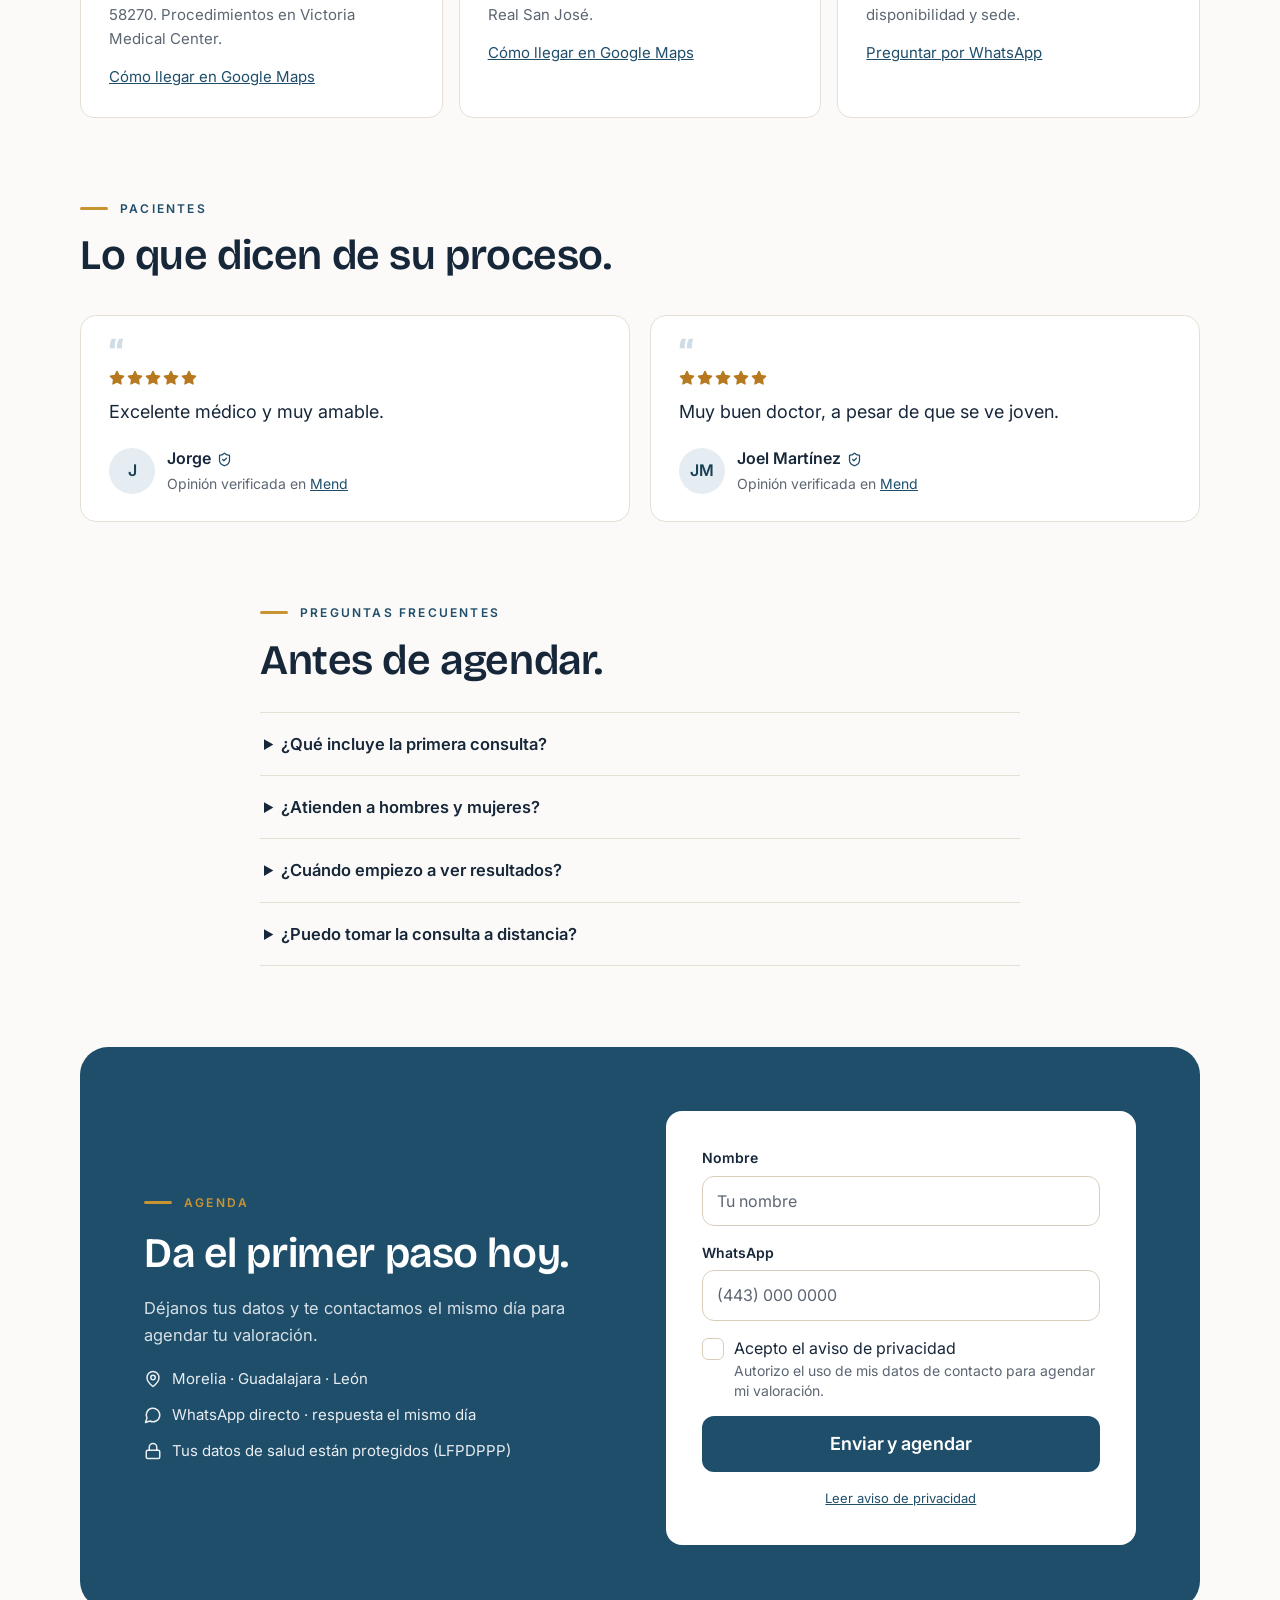
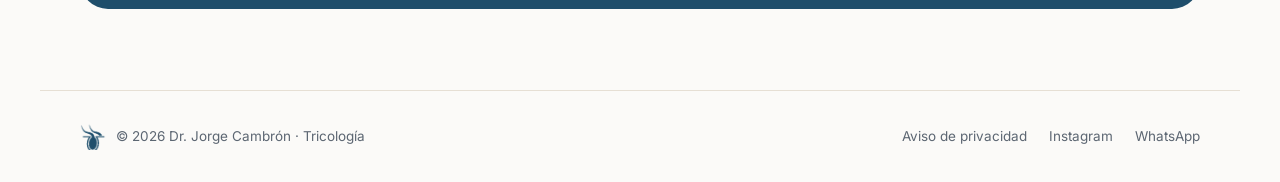
==== commit c89ccc5e: "Fotos reales del doctor, consultorio placeholder y frascos sin fondo en Jauiri - Doctor: dos fotos r" ====
--- a/index.html
+++ b/index.html
@@ -364,6 +364,11 @@
             </p>
           </div>
         </div>
+        <div class="lp-doctor-gallery">
+          <figure><img src="assets/doctor/dr-procedimiento-1.jpg" width="1000" height="943" alt="Dr. Jorge Cambrón durante un procedimiento con lupas de magnificación" loading="lazy" decoding="async" /></figure>
+          <figure><img src="assets/doctor/dr-procedimiento-2.jpg" width="999" height="1100" alt="Dr. Jorge Cambrón trabajando en un injerto capilar" loading="lazy" decoding="async" /></figure>
+          <p class="lp-doctor-gallery__cap">El Dr. Cambrón en procedimiento.</p>
+        </div>
       </section>
 
       <!-- ===== Ubicaciones ===== -->
@@ -373,6 +378,8 @@
           <span class="lp-eyebrow-text">UBICACIONES</span>
         </div>
         <h2 id="ubicaciones-title" class="lp-h2">Dónde atendemos.</h2>
+        <!-- PLACEHOLDER: imagen ilustrativa del consultorio; reemplazar por foto real -->
+        <figure class="lp-consultorio"><img src="assets/doctor/consultorio-placeholder.webp" width="1672" height="941" alt="Consultorio de tricología (imagen ilustrativa)" loading="lazy" decoding="async" /></figure>
         <div class="lp-treatments">
           <article class="lp-card lp-card--treatment">
             <span class="lp-card-ic">
--- a/assets/css/landing.css
+++ b/assets/css/landing.css
@@ -328,6 +328,19 @@
 .lp-promo .lp-icon{ flex:none; color:var(--navy); }
 .lp-nav-link--new{ display:inline-flex; align-items:center; gap:6px; color:var(--ink); }
 .lp-new{ font-size:10px; font-weight:700; letter-spacing:1px; text-transform:uppercase; color:var(--gold-deep); padding:3px 7px; border-radius:999px; background:var(--gold-tint); }
+
+/* ---------- Doctor: fotos en procedimiento ---------- */
+.lp-doctor-gallery{ display:grid; grid-template-columns:1fr 1fr; gap:16px; margin-top:16px; }
+.lp-doctor-gallery figure{ margin:0; border-radius:var(--radius-lg); overflow:hidden; aspect-ratio:4/3; background:var(--sand); }
+.lp-doctor-gallery img{ width:100%; height:100%; object-fit:cover; display:block; transition:transform .8s var(--ease-out); }
+.lp-doctor-gallery figure:hover img{ transform:scale(1.04); }
+.lp-doctor-gallery__cap{ grid-column:1 / -1; margin:0; font-family:var(--font-text); font-size:13.5px; color:var(--ink-soft); }
+@media (max-width:600px){ .lp-doctor-gallery{ grid-template-columns:1fr; } }
+
+/* ---------- Ubicaciones: consultorio (placeholder) ---------- */
+.lp-consultorio{ margin:0 0 20px; border-radius:var(--radius-xl); overflow:hidden; aspect-ratio:21/8; }
+.lp-consultorio img{ width:100%; height:100%; object-fit:cover; display:block; }
+@media (max-width:760px){ .lp-consultorio{ aspect-ratio:4/3; } }
 
 /* ---------- Viewports muy angostos ----------
    El template original es de lienzo fijo; aquí evitamos el desbordamiento
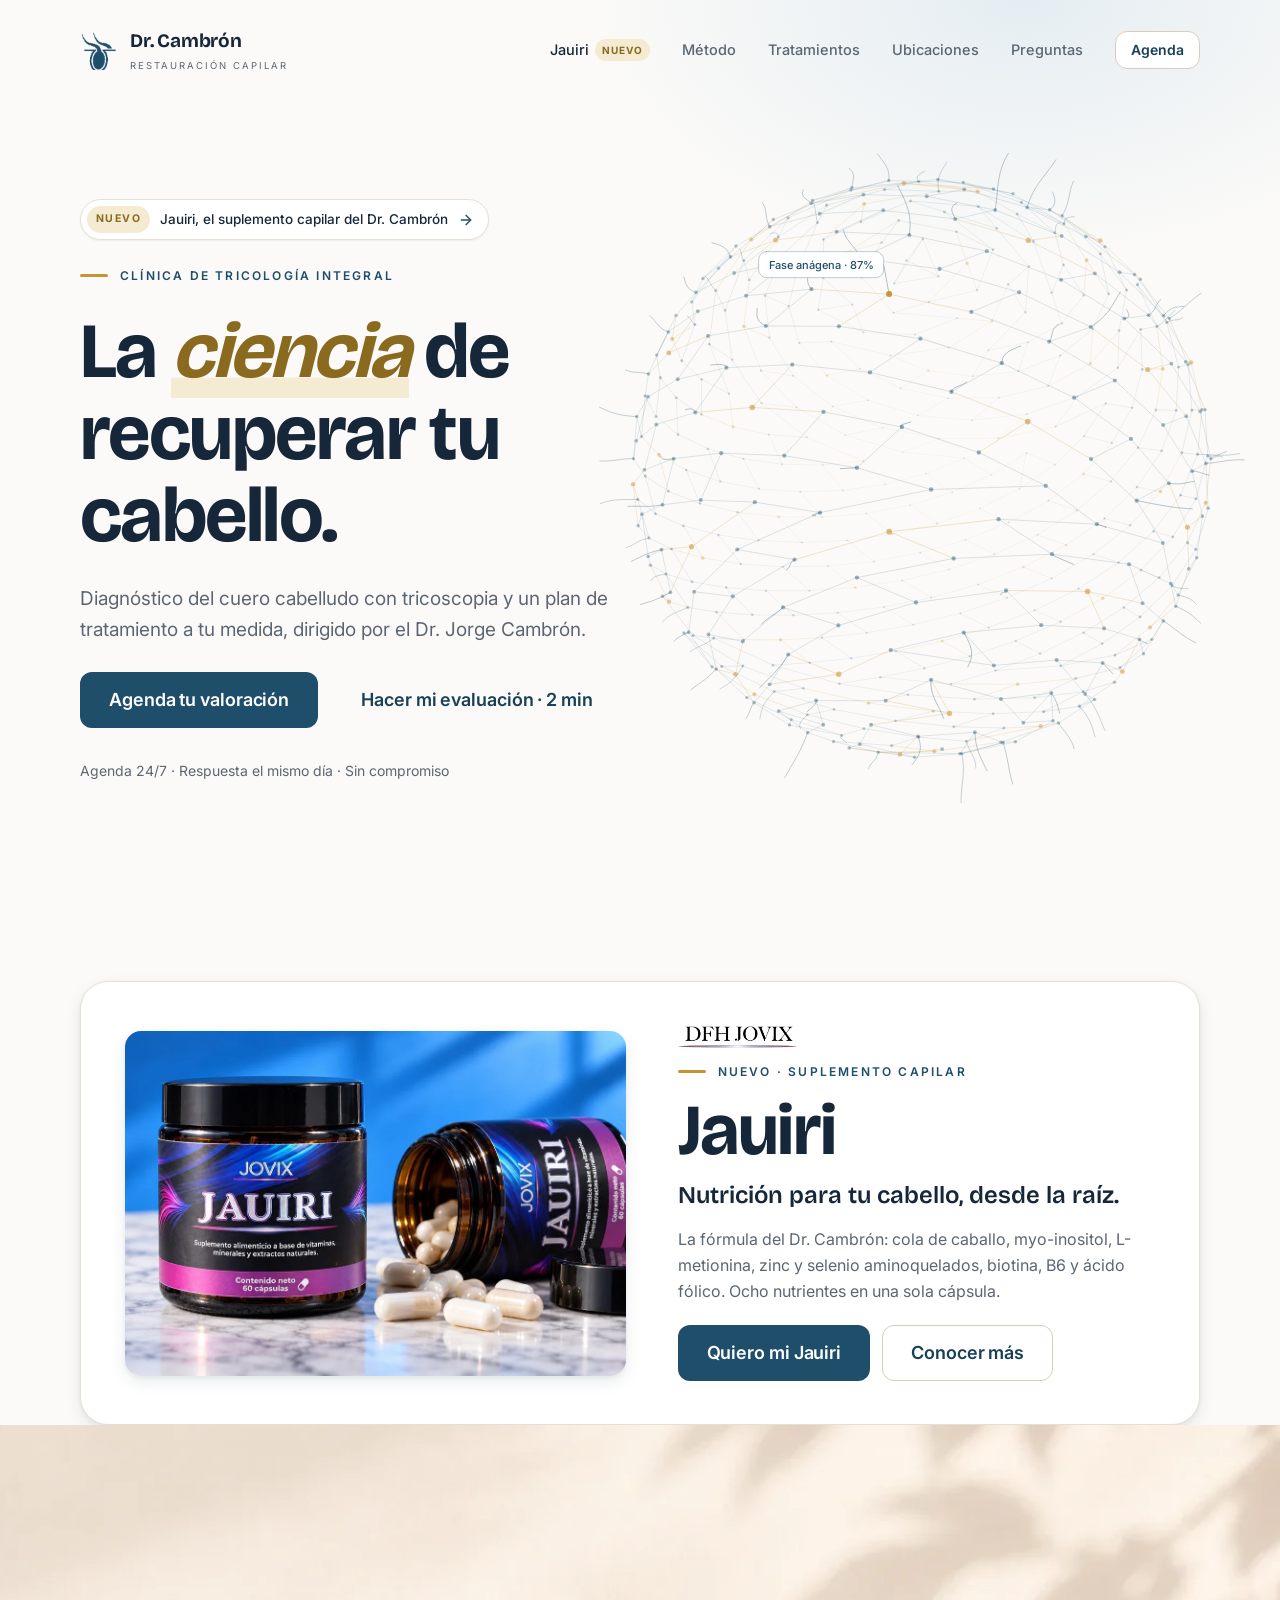
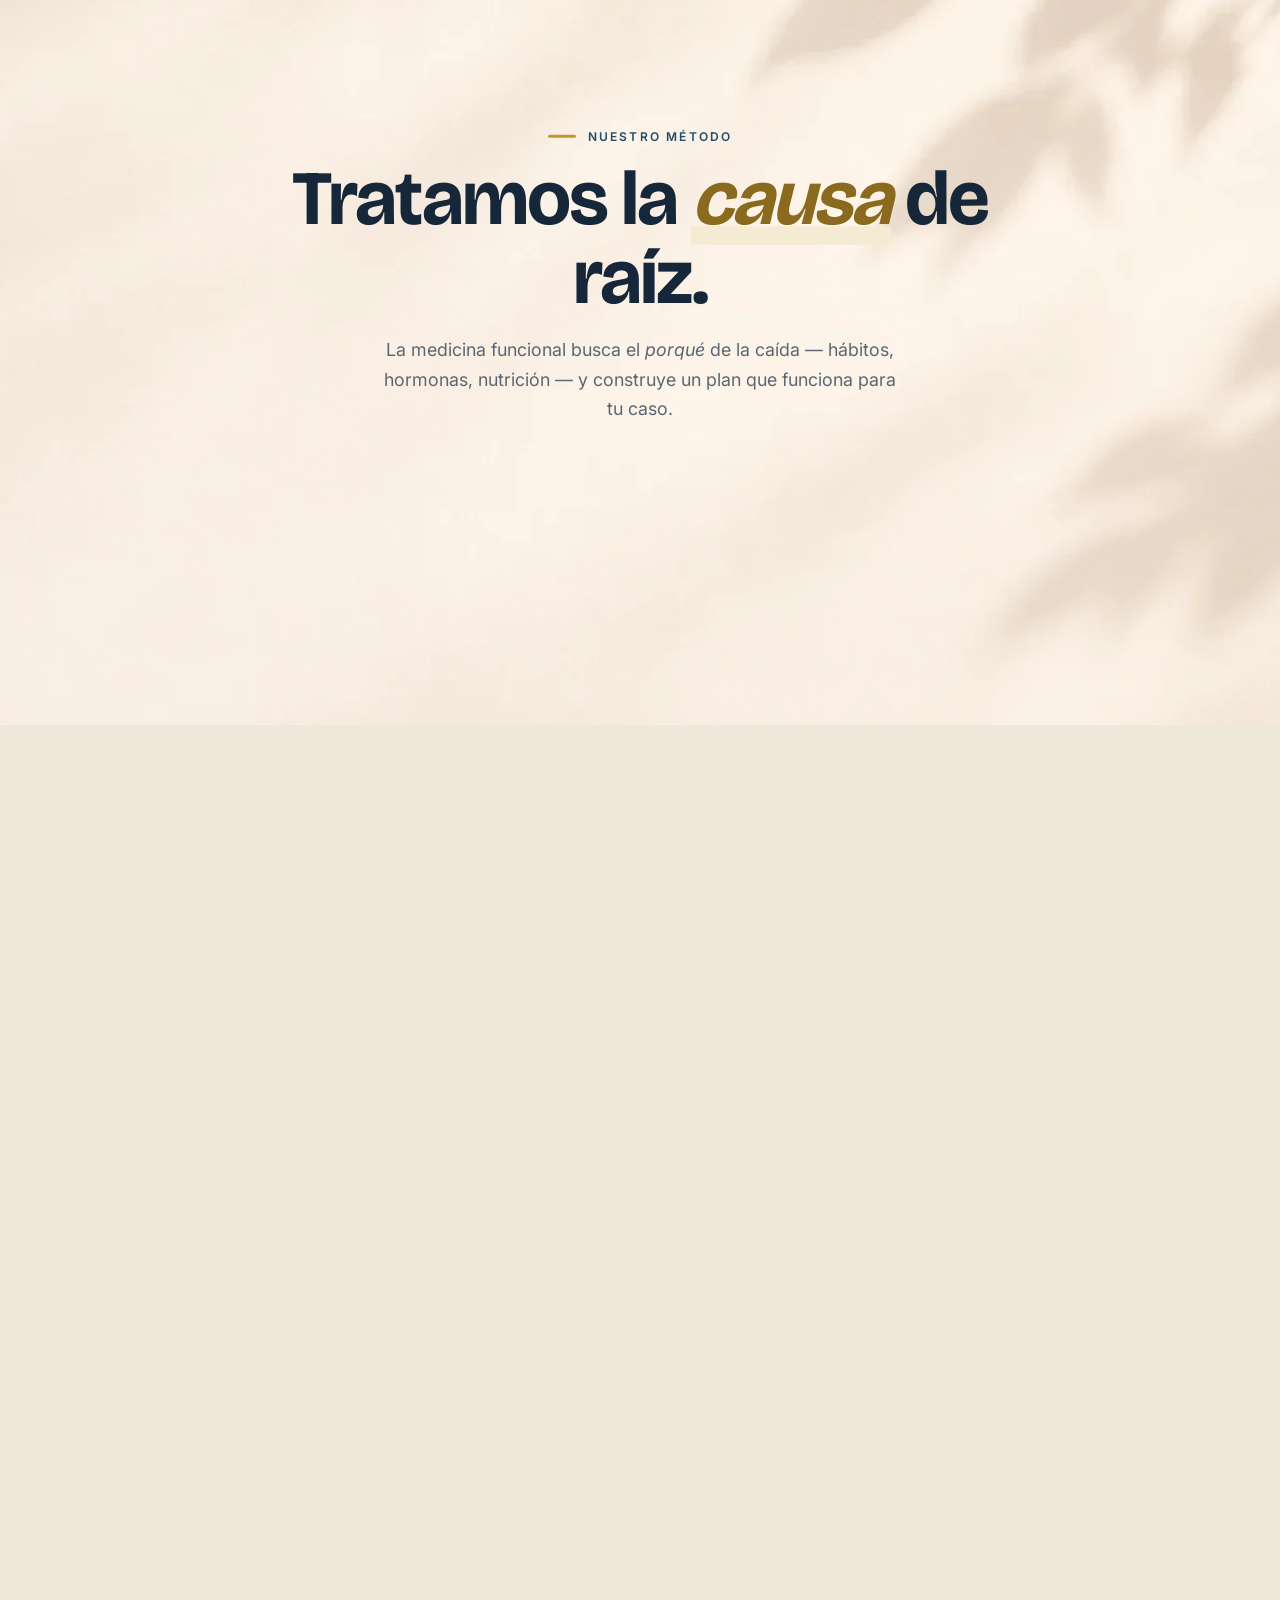
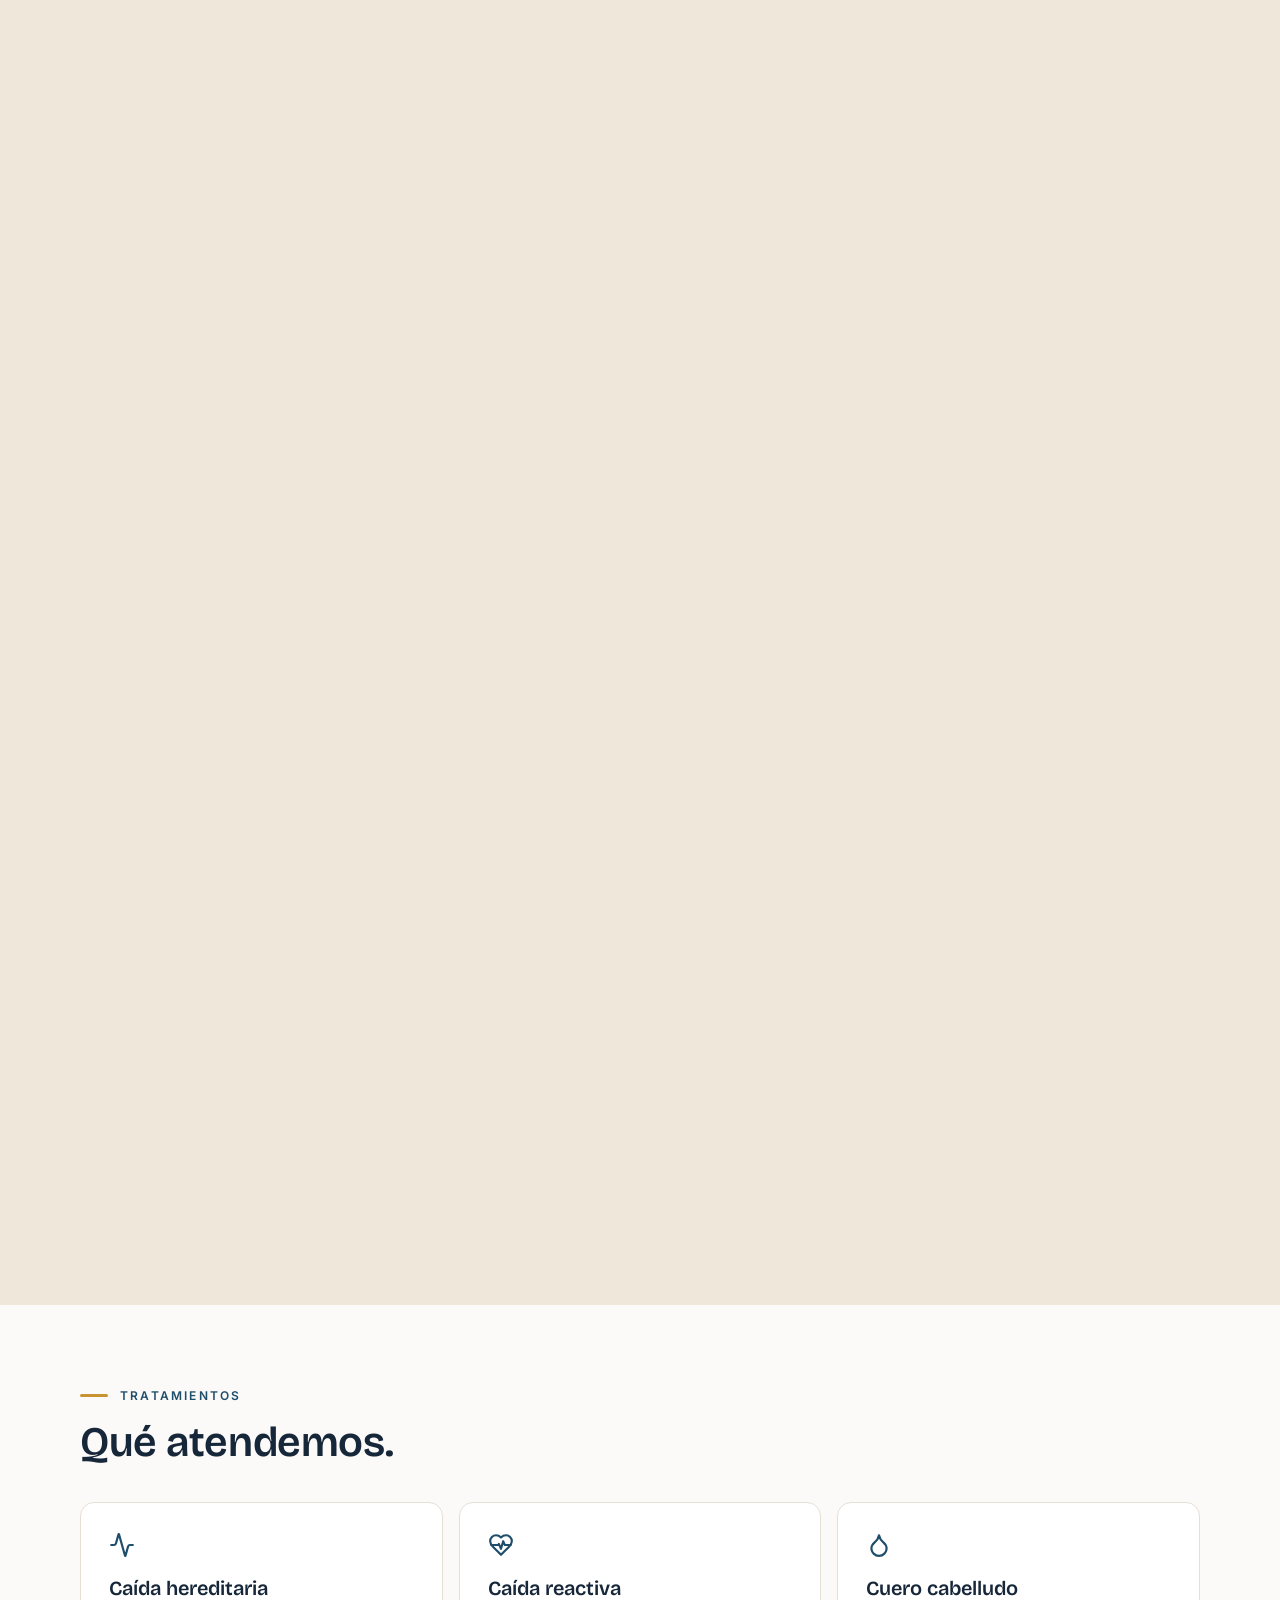
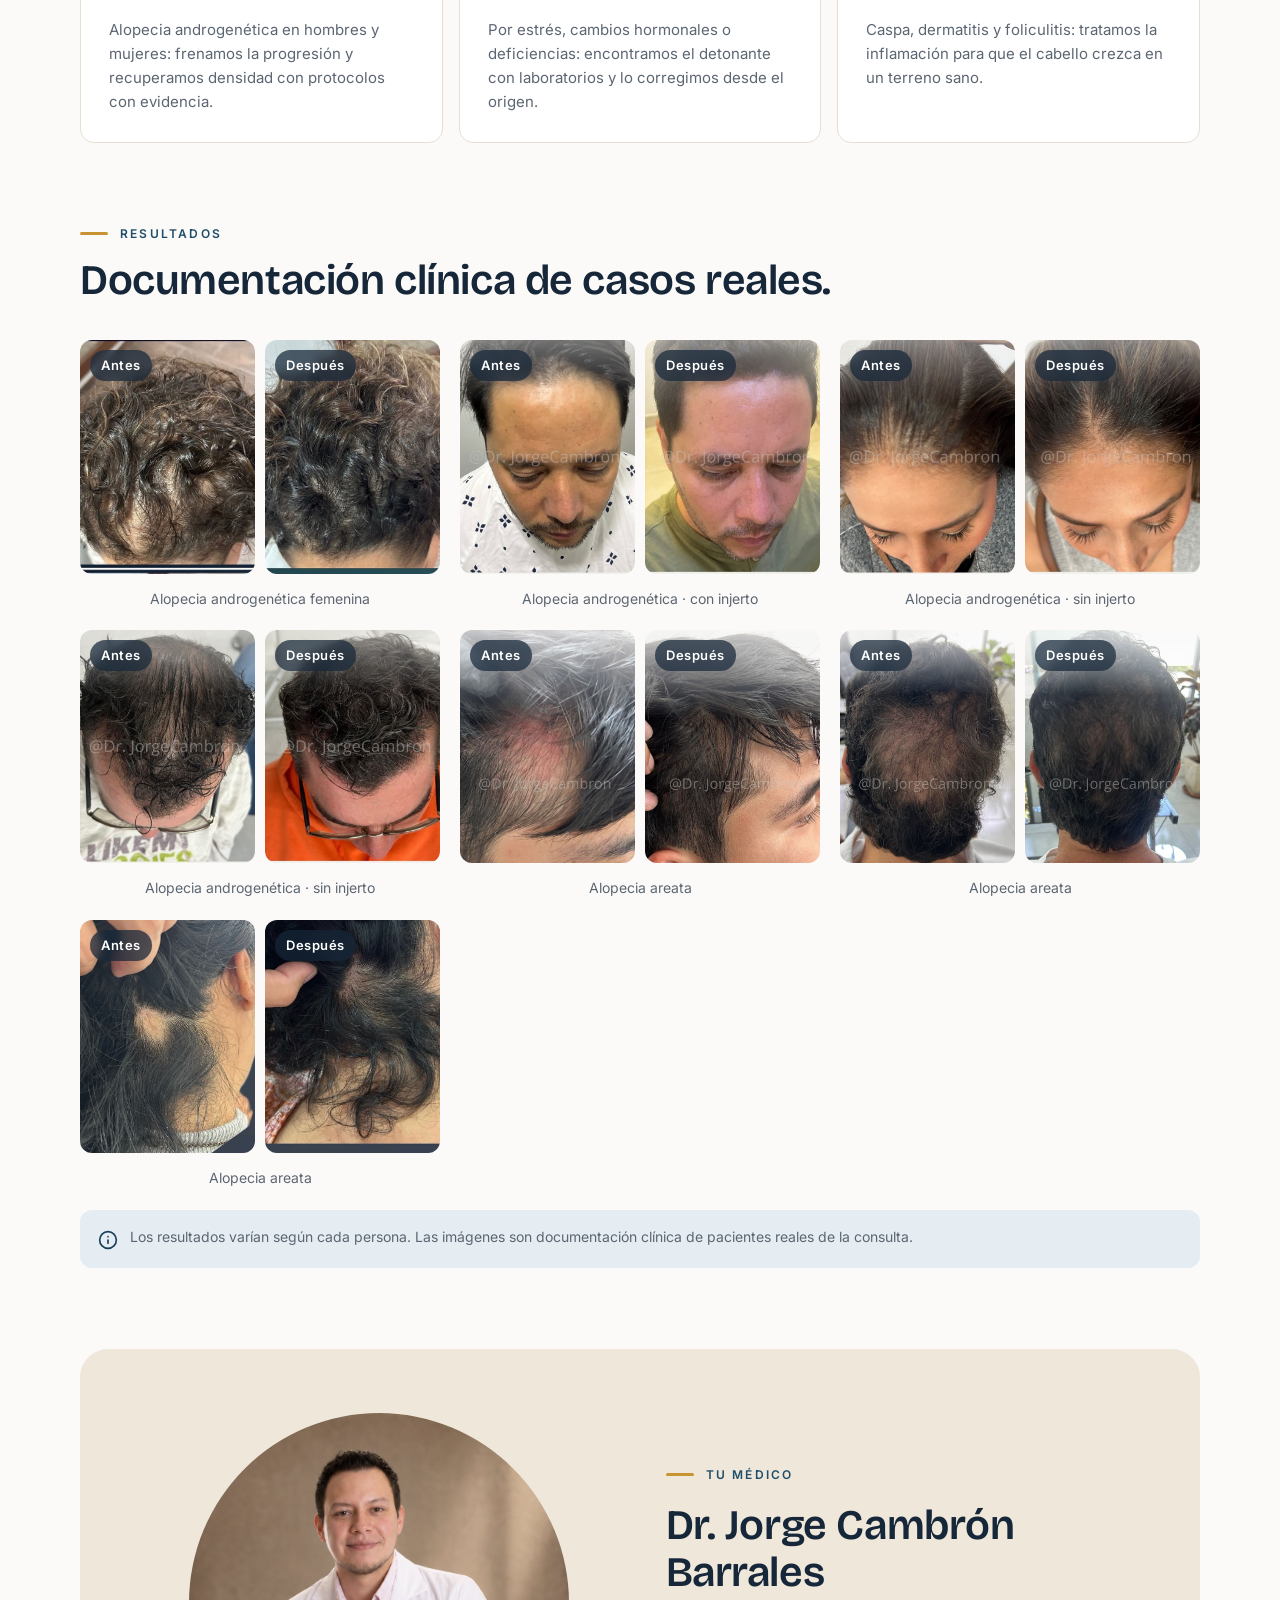
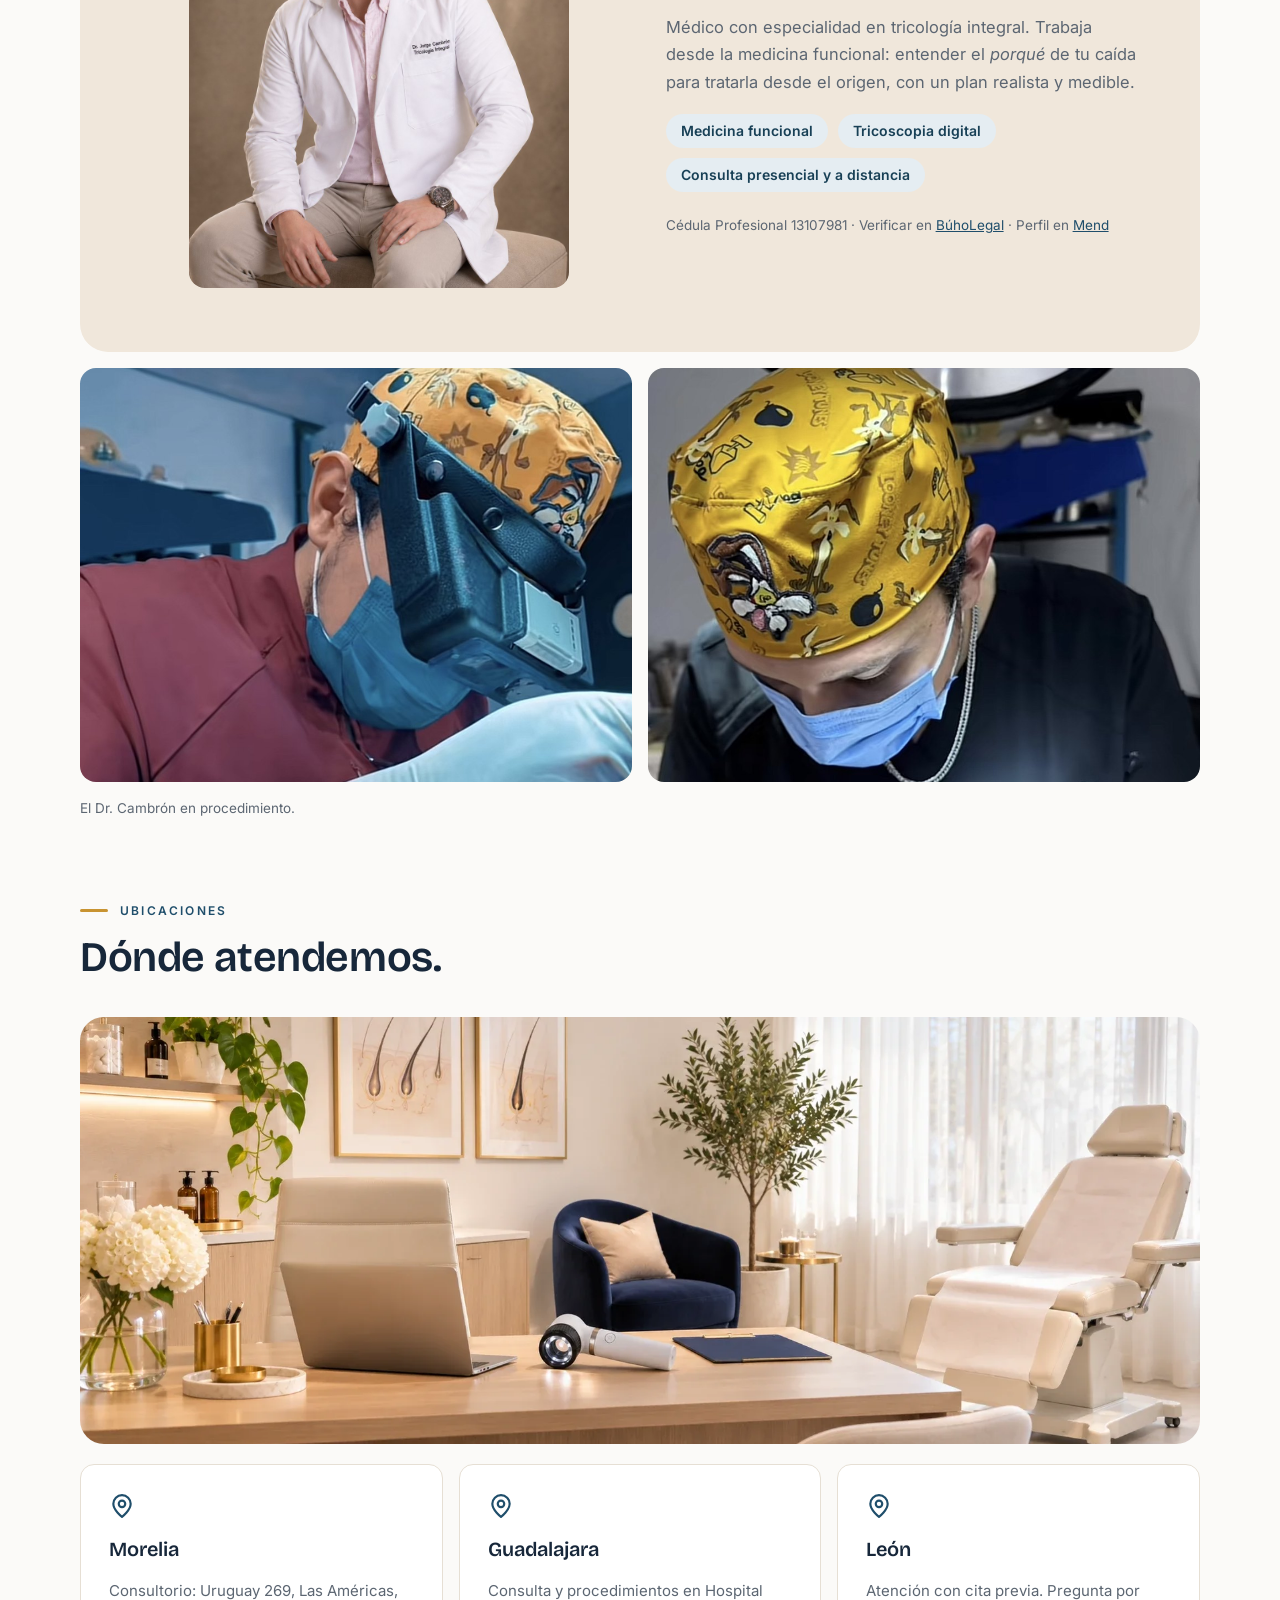
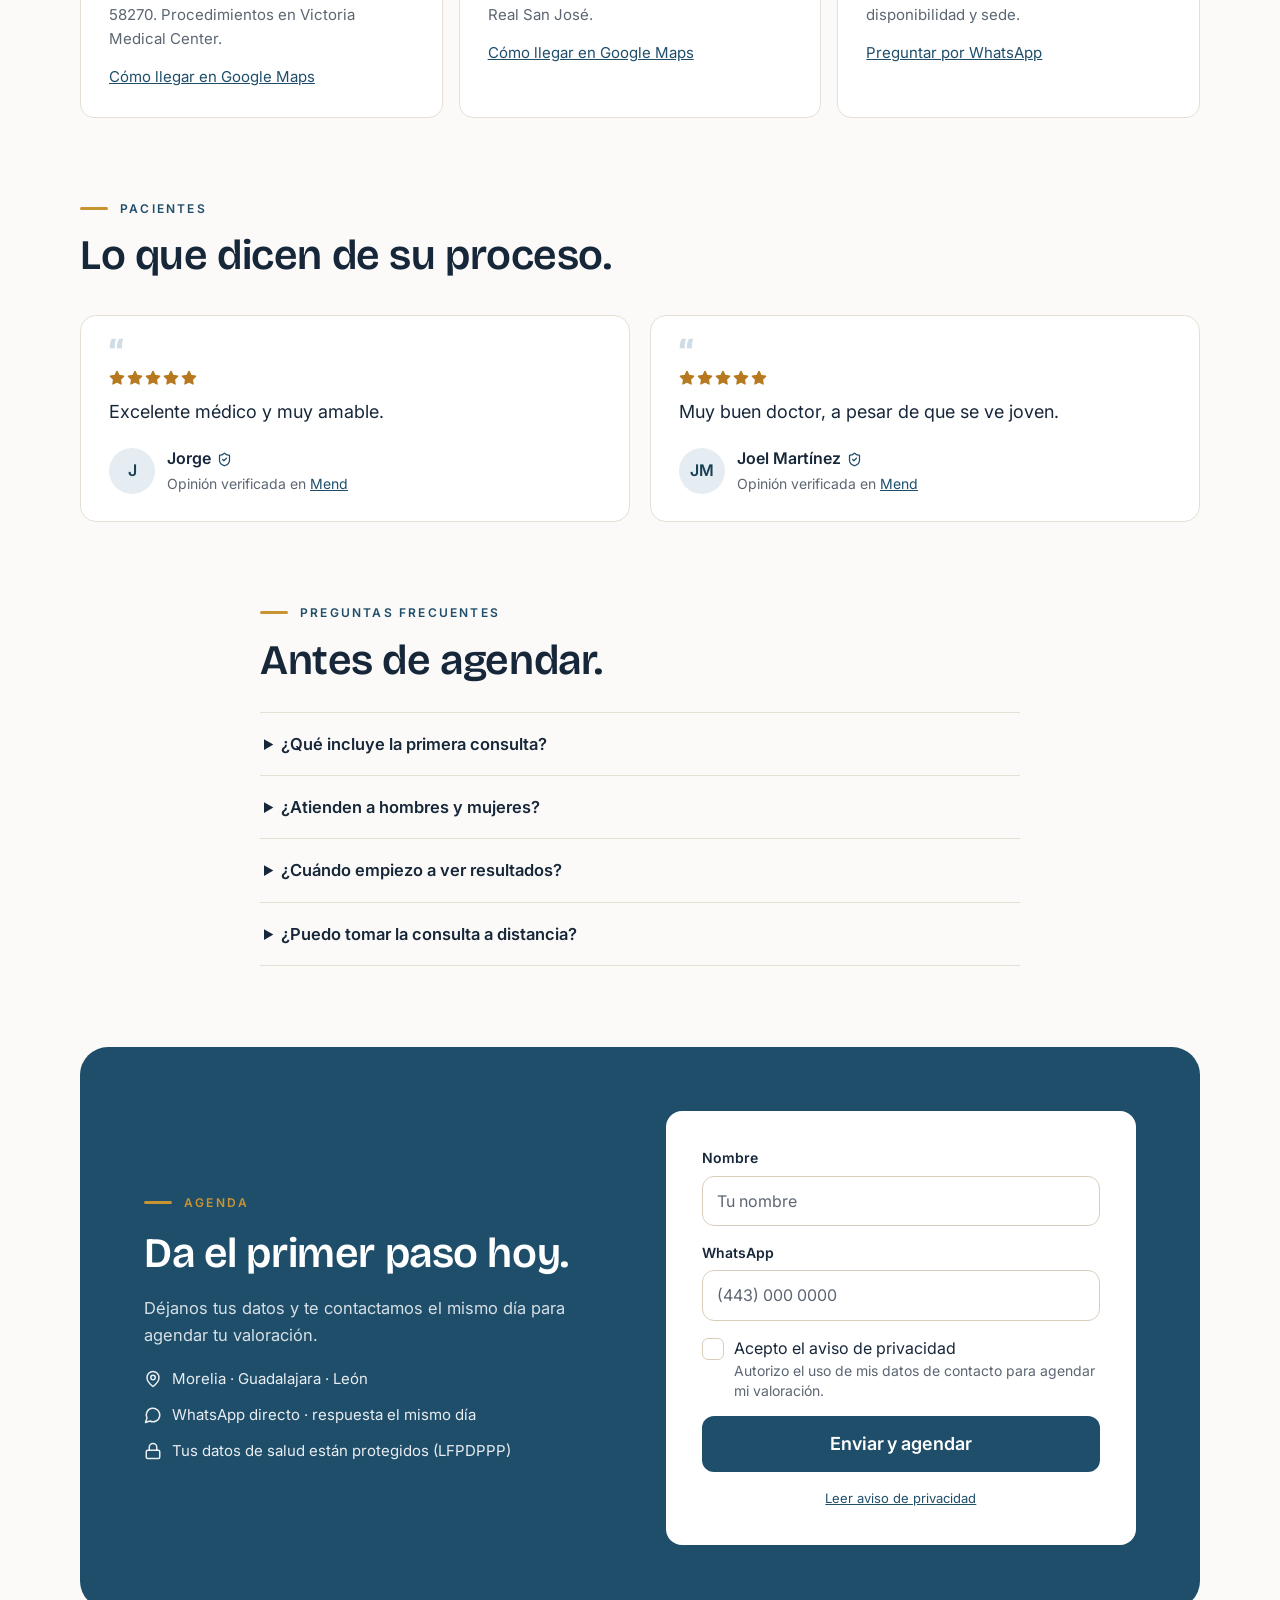
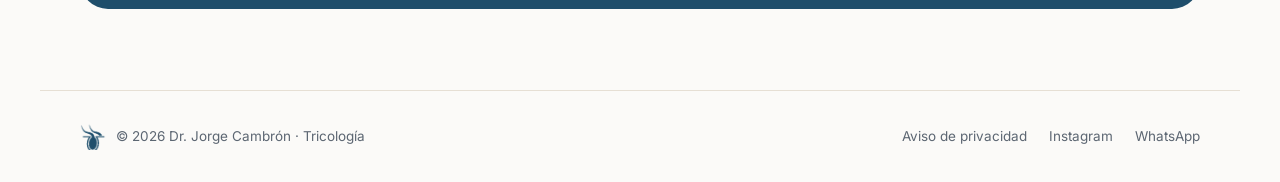
==== commit bebd6cf3: "Método: regresa el fondo beige y quita las franjas blancas en pantallas anchas El fondo ahora ocupa " ====
--- a/index.html
+++ b/index.html
@@ -180,8 +180,8 @@
       <section id="metodo" class="lp-raiz" aria-labelledby="metodo-title" data-raiz>
         <div class="lp-raiz__stage">
           <picture class="lp-raiz__bg" aria-hidden="true">
-            <source media="(max-width: 760px)" srcset="assets/metodo/fondo-hojas-vertical.webp" />
-            <img src="assets/metodo/fondo-hojas.webp" alt="" width="1672" height="941" />
+            <source media="(max-width: 760px)" srcset="assets/metodo/fondo-crema-vertical.webp" />
+            <img src="assets/metodo/fondo-crema.webp" alt="" width="1672" height="941" />
           </picture>
 
           <div class="lp-raiz__intro">
--- a/assets/css/metodo.css
+++ b/assets/css/metodo.css
@@ -1,21 +1,21 @@
 /* =========================================================
    MÉTODO · escena con scroll (design system Tricología Cambrón)
-   Fondo blanco papel con sombras de hojas en tinte marino, visual que cambia por paso
+   Fondo beige (arena) con sombras de hojas, visual que cambia por paso
    (cabello → tricoscopia → laboratorio → antes/después) y los
    textos de cada paso entrando en marino y dorado.
    El JS (assets/js/metodo-scroll.js) escribe --p (0–1) y las
    variables de cada capa; sin JS o con "reducir movimiento" se
    muestra como lista estática.
    ========================================================= */
-.lp-raiz { position: relative; height: 520vh; background: var(--paper); }
+.lp-raiz { position: relative; height: 520vh; background: var(--sand); }
 .lp-raiz__stage {
   position: sticky; top: 0; height: 100vh; height: 100svh; overflow: hidden;
   display: grid; grid-template-columns: minmax(0, 1.05fr) minmax(0, .95fr);
   align-items: center; gap: clamp(24px, 4vw, 64px);
-  padding: 0 clamp(20px, 5vw, 80px); max-width: 1440px; margin: 0 auto;
+  padding: 0 max(clamp(20px, 5vw, 80px), calc((100% - 1440px) / 2));
 }
 .lp-raiz__bg, .lp-raiz__bg img { position: absolute; inset: 0; width: 100%; height: 100%; }
-.lp-raiz__bg { z-index: 0; left: 50%; width: 100vw; transform: translateX(-50%); }
+.lp-raiz__bg { z-index: 0; }
 .lp-raiz__bg img { object-fit: cover; transform: scale(1.12) translate3d(var(--bgx, 0), var(--bgy, 0), 0); will-change: transform; }
 
 /* Intro (aparece primero, luego sube y se desvanece) */
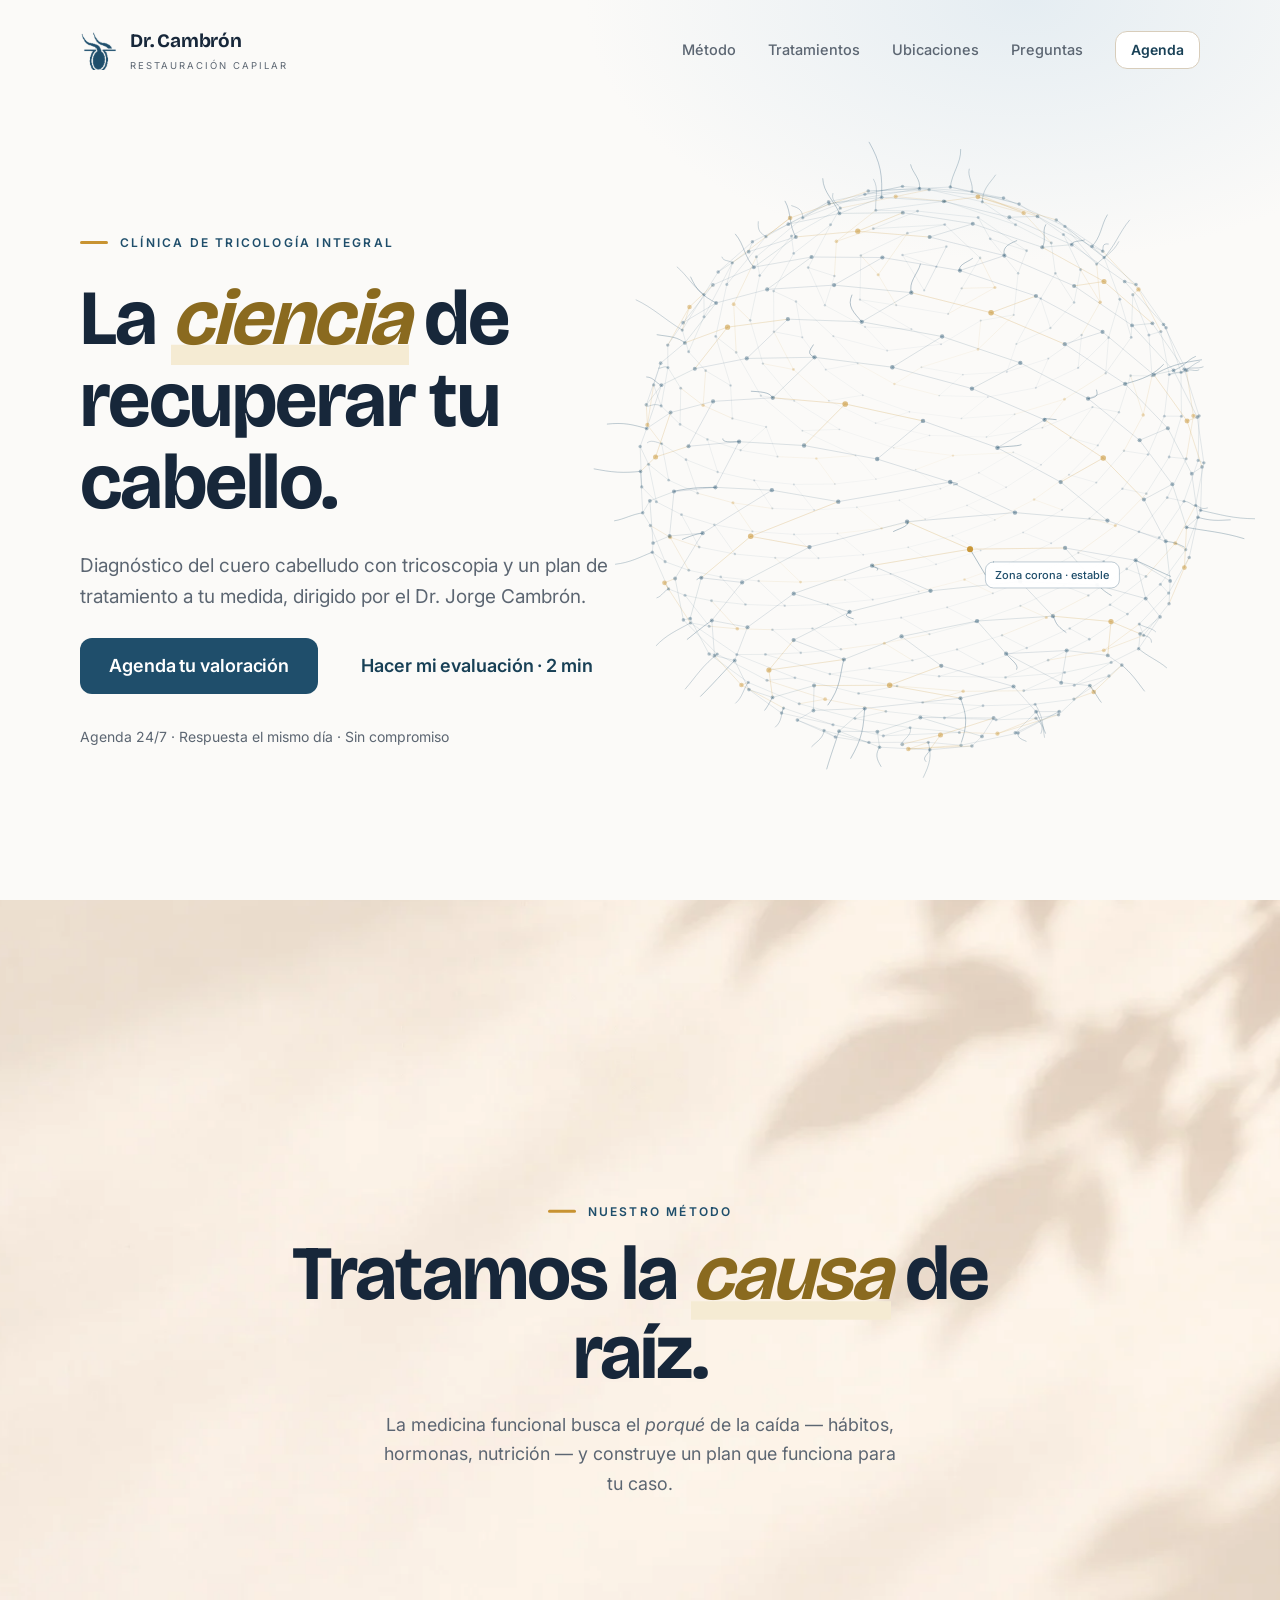
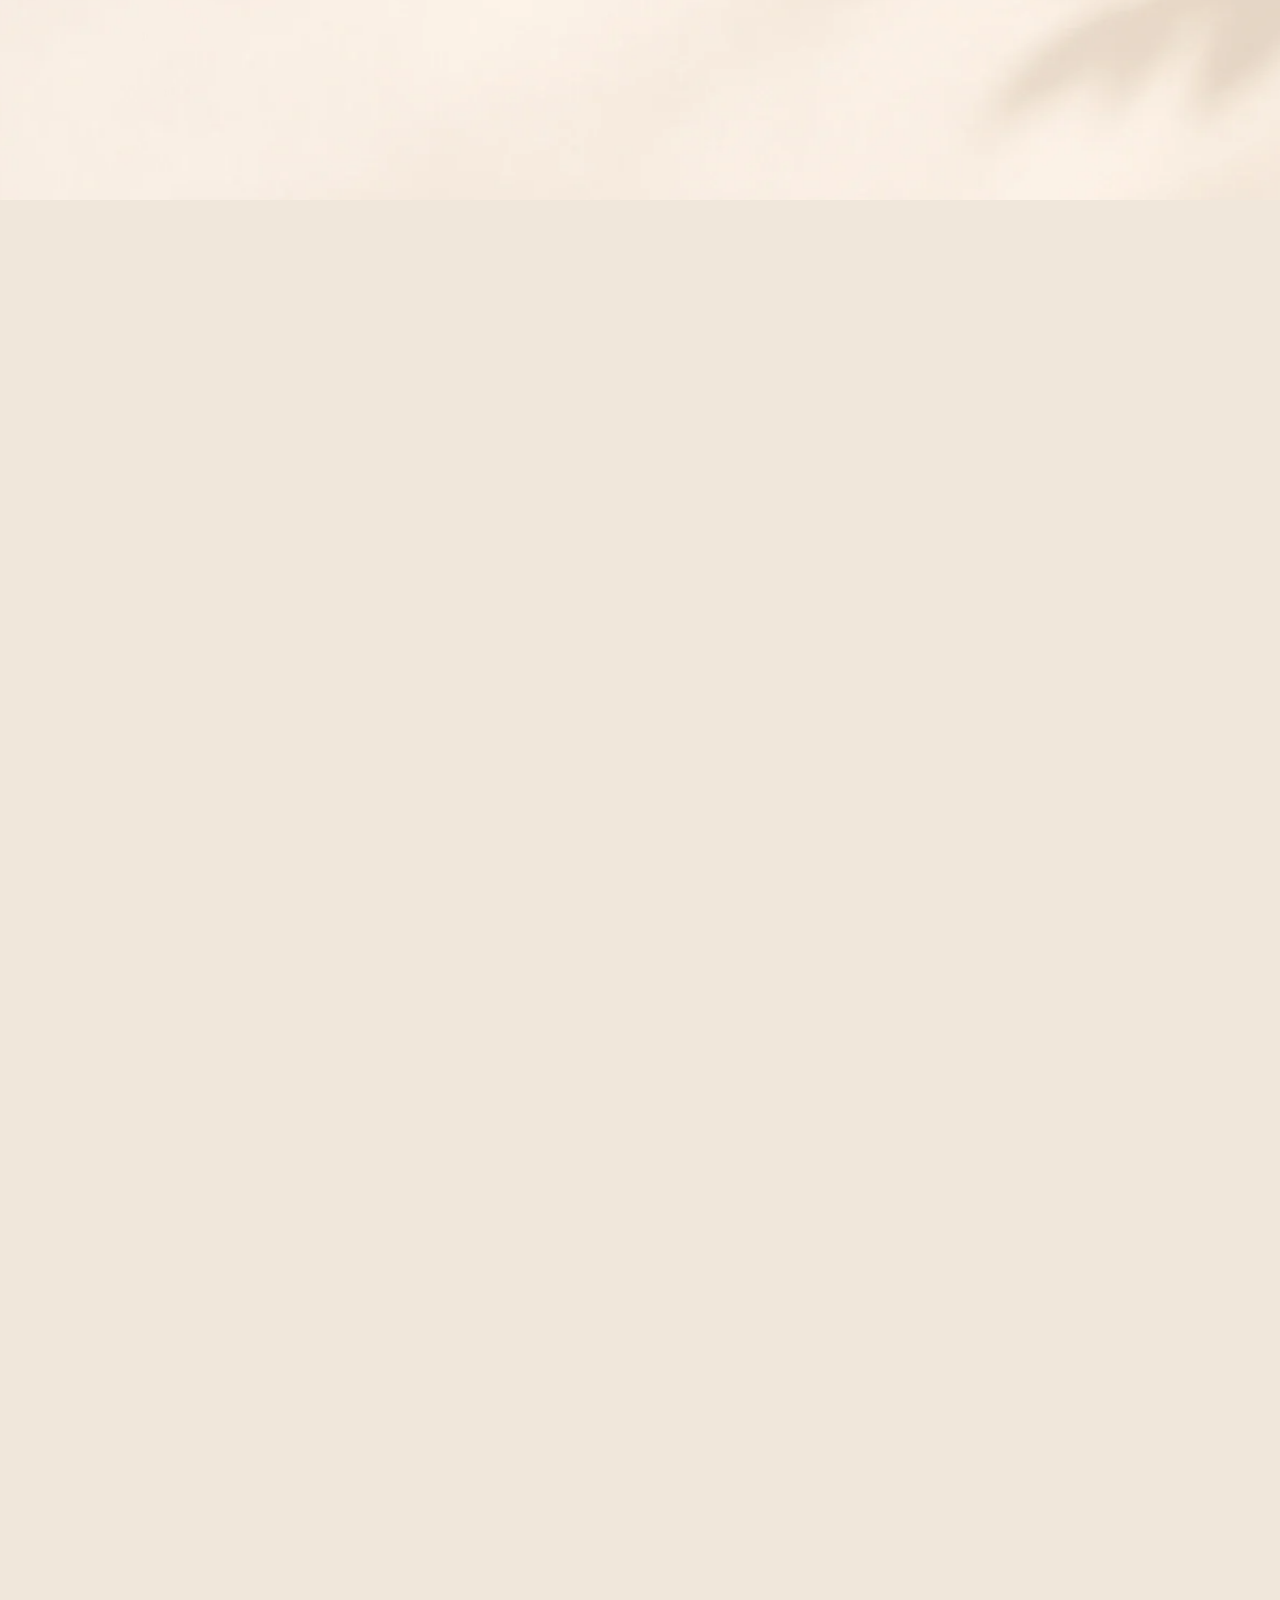
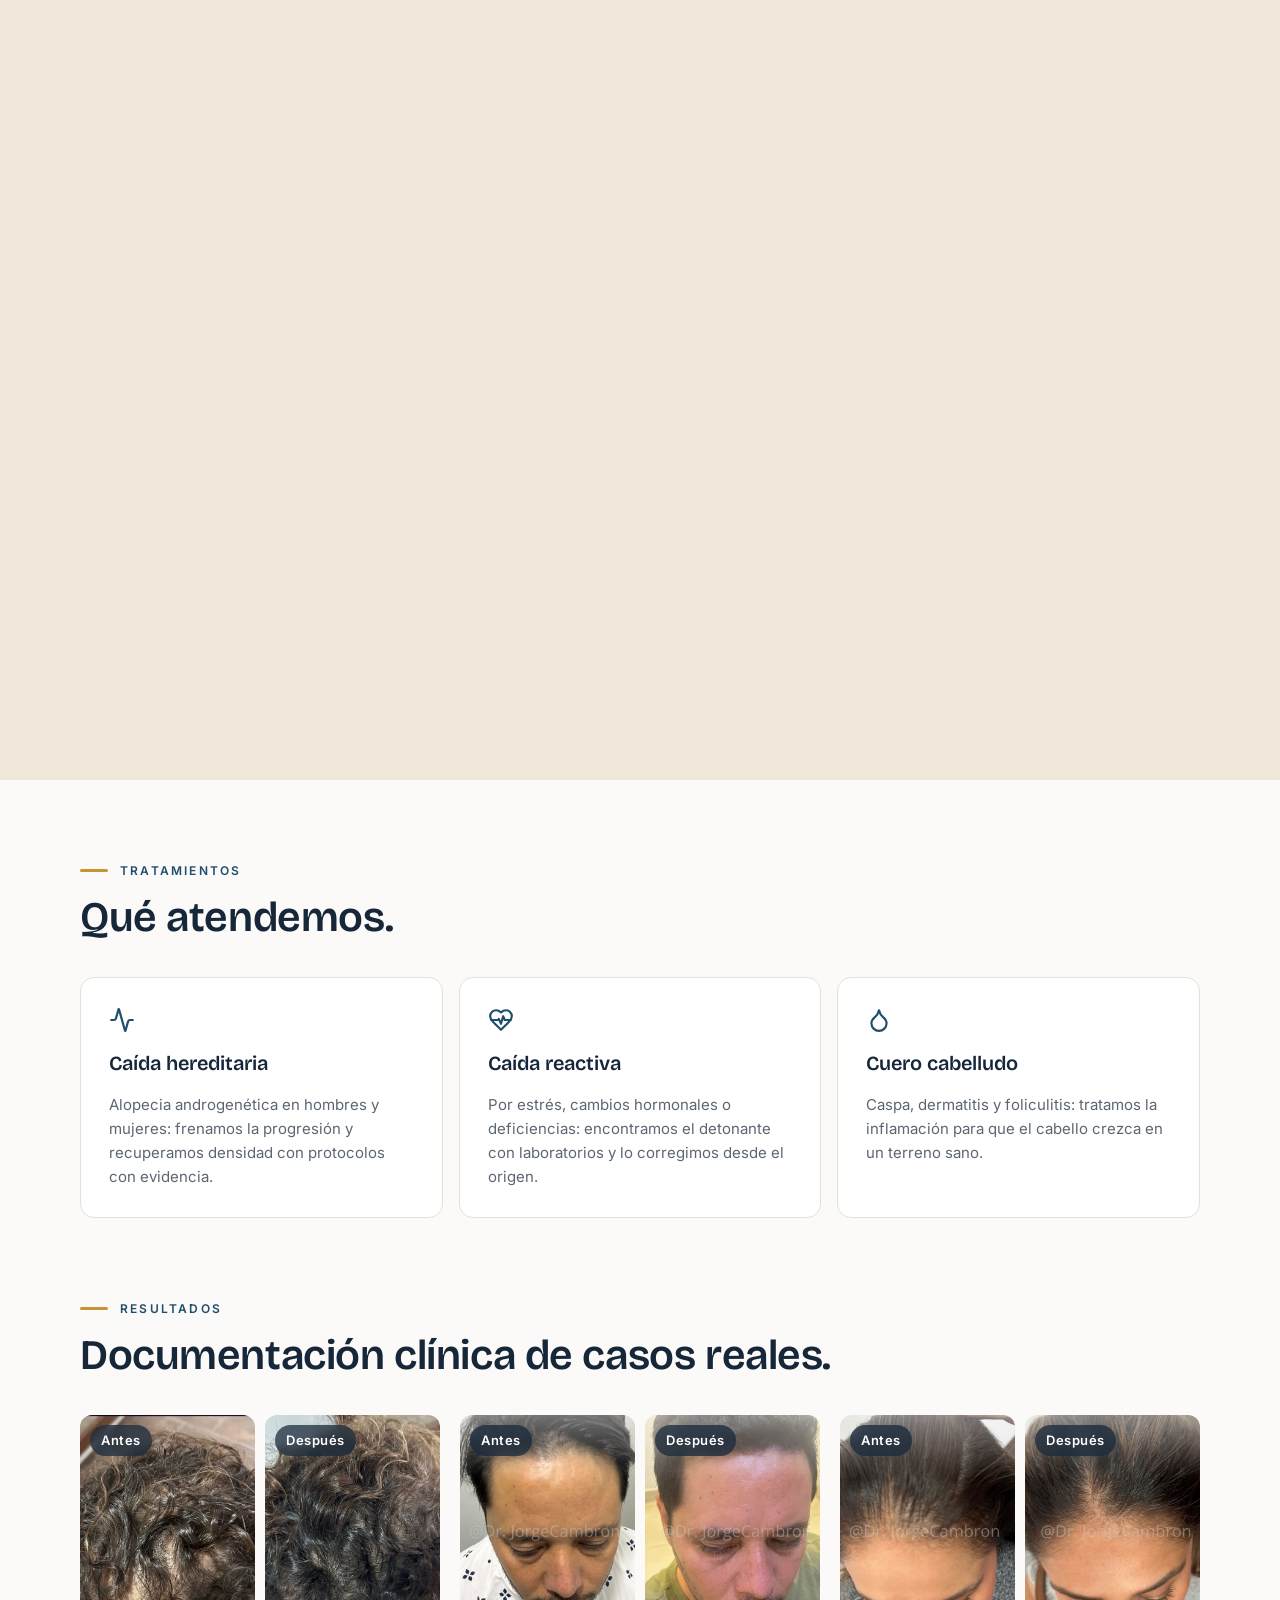
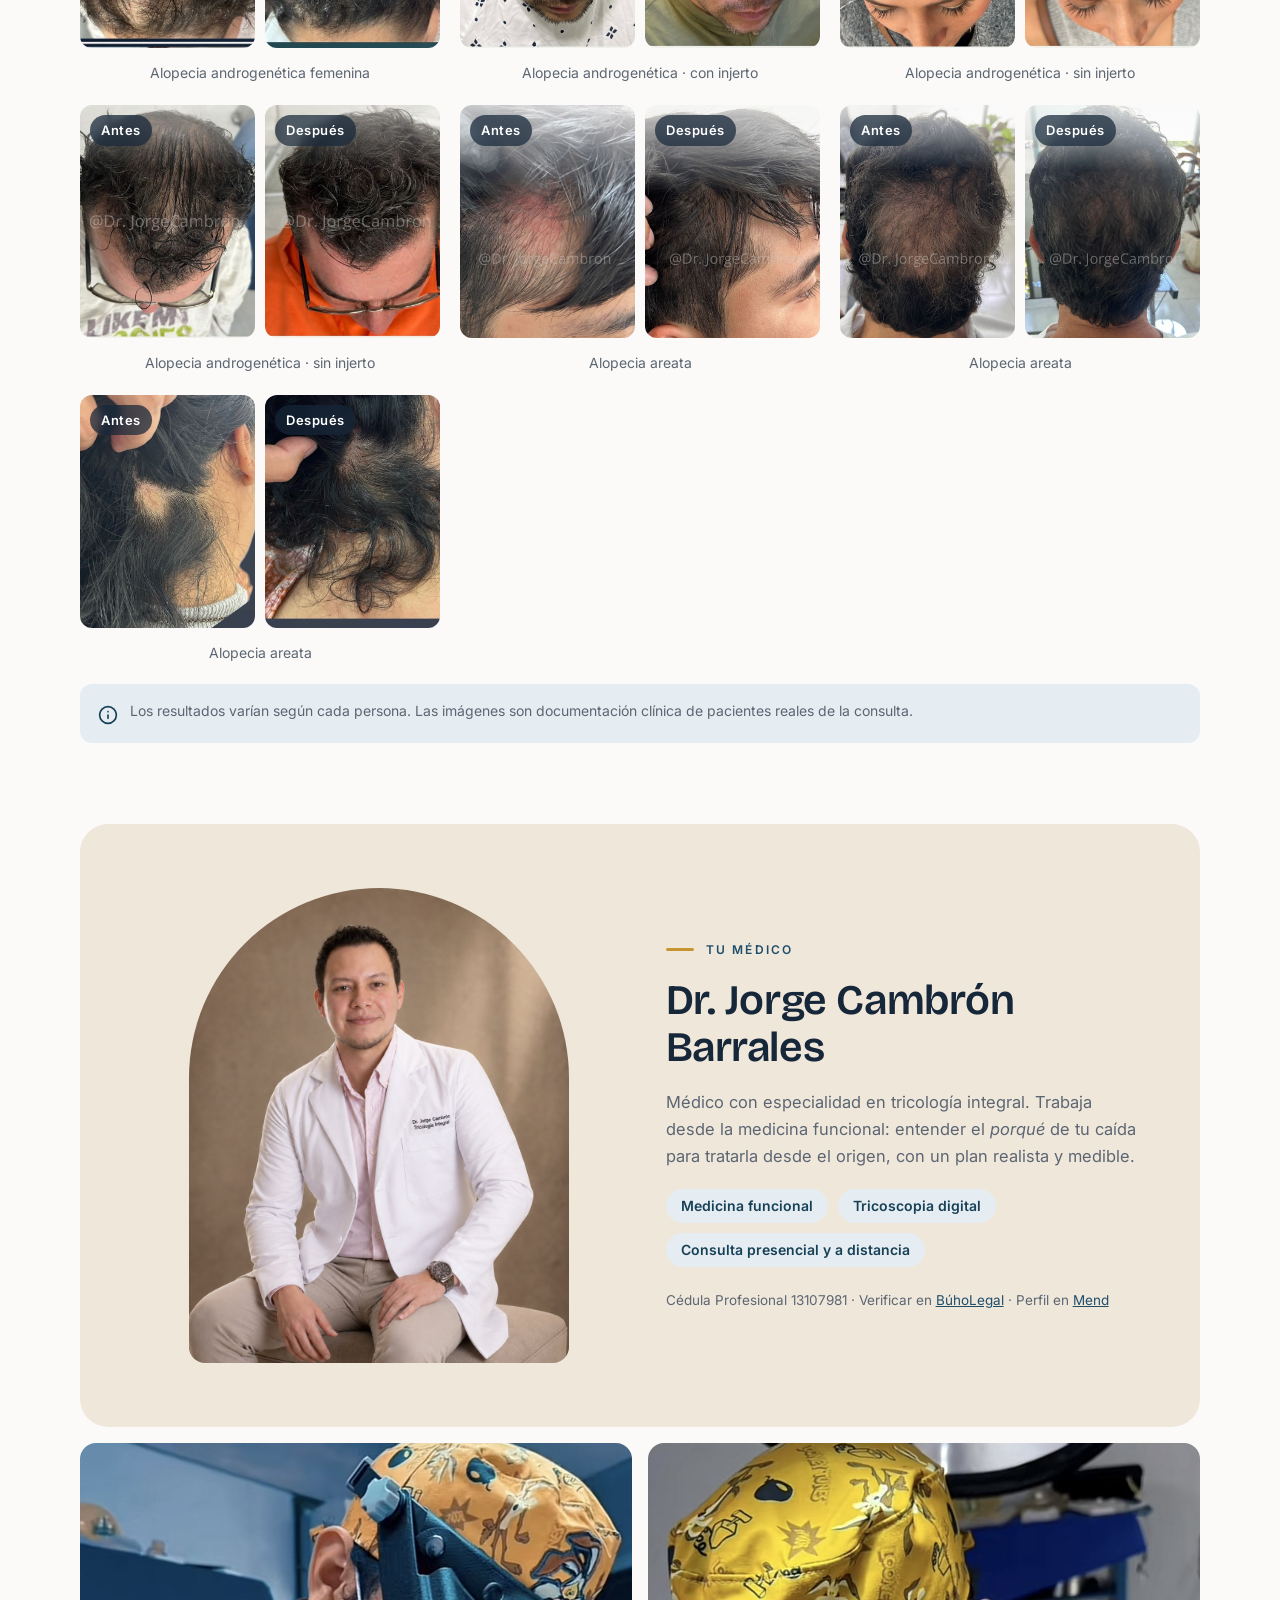
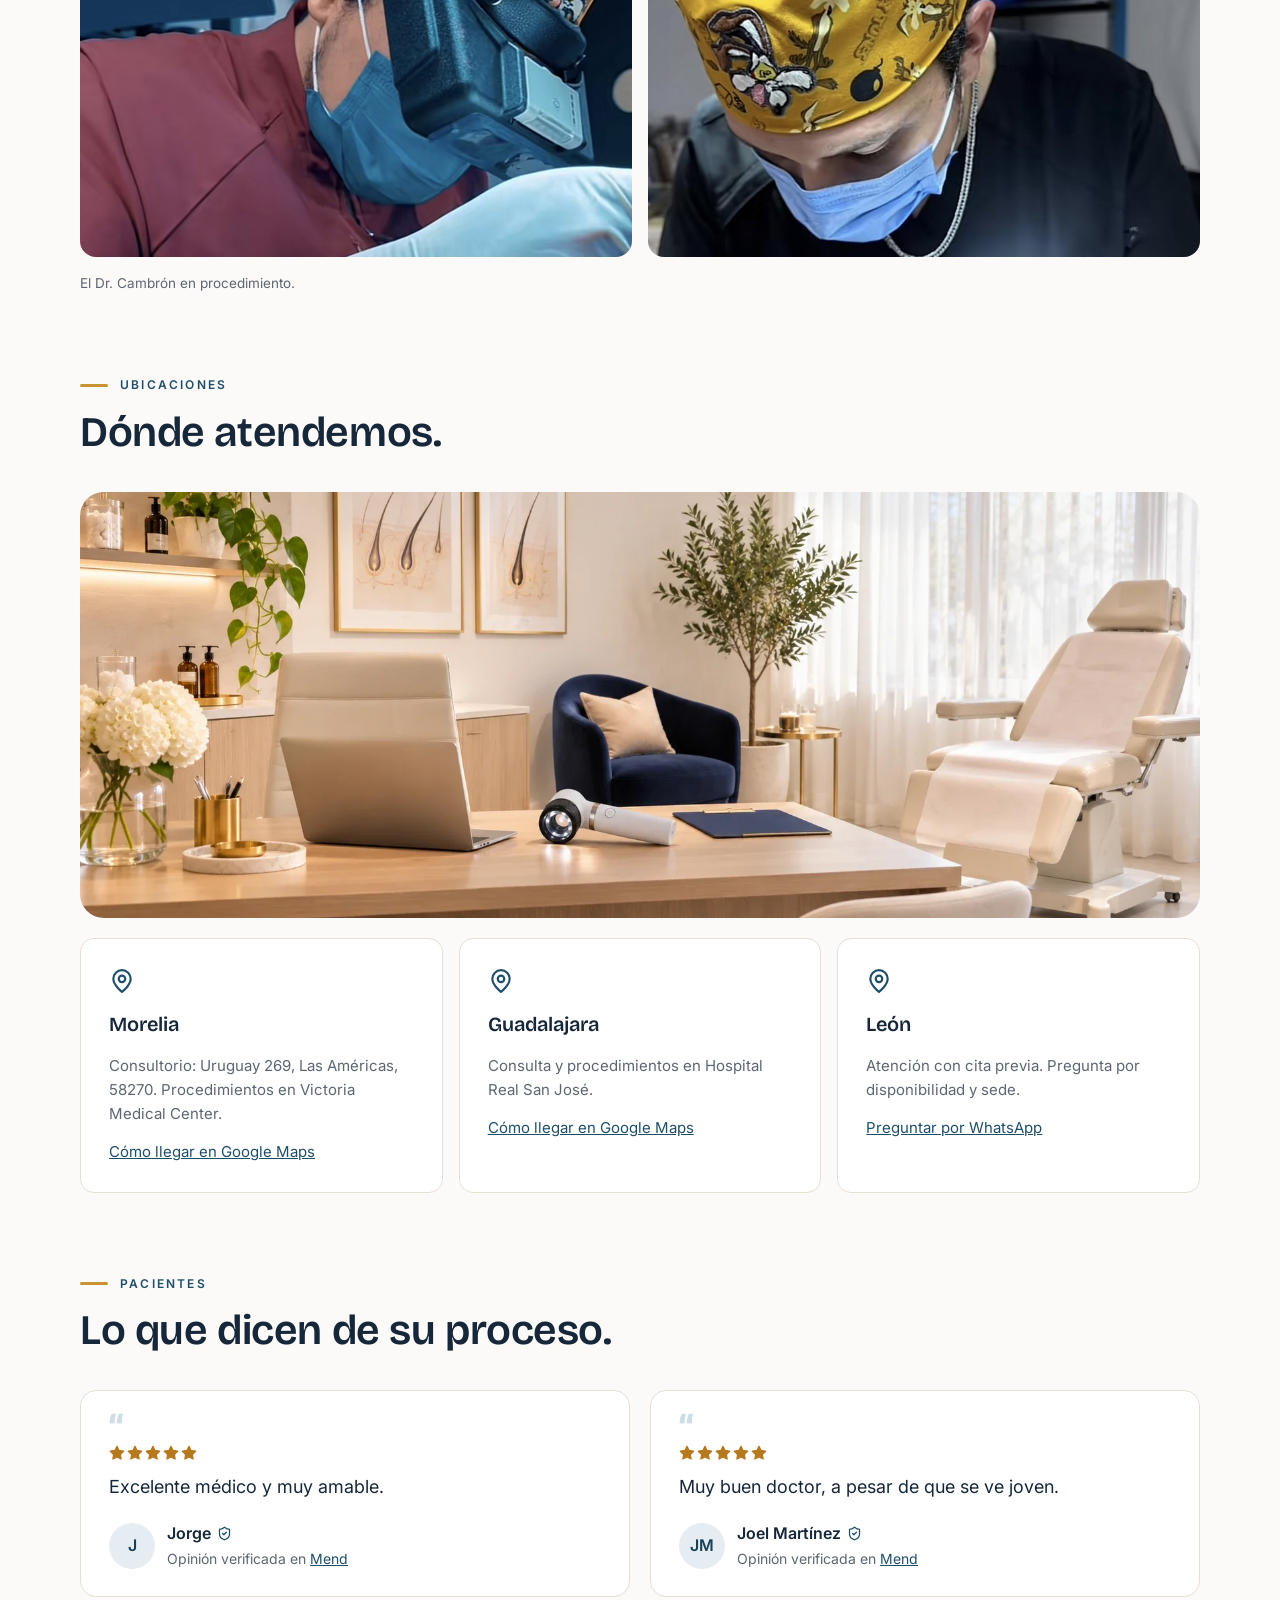
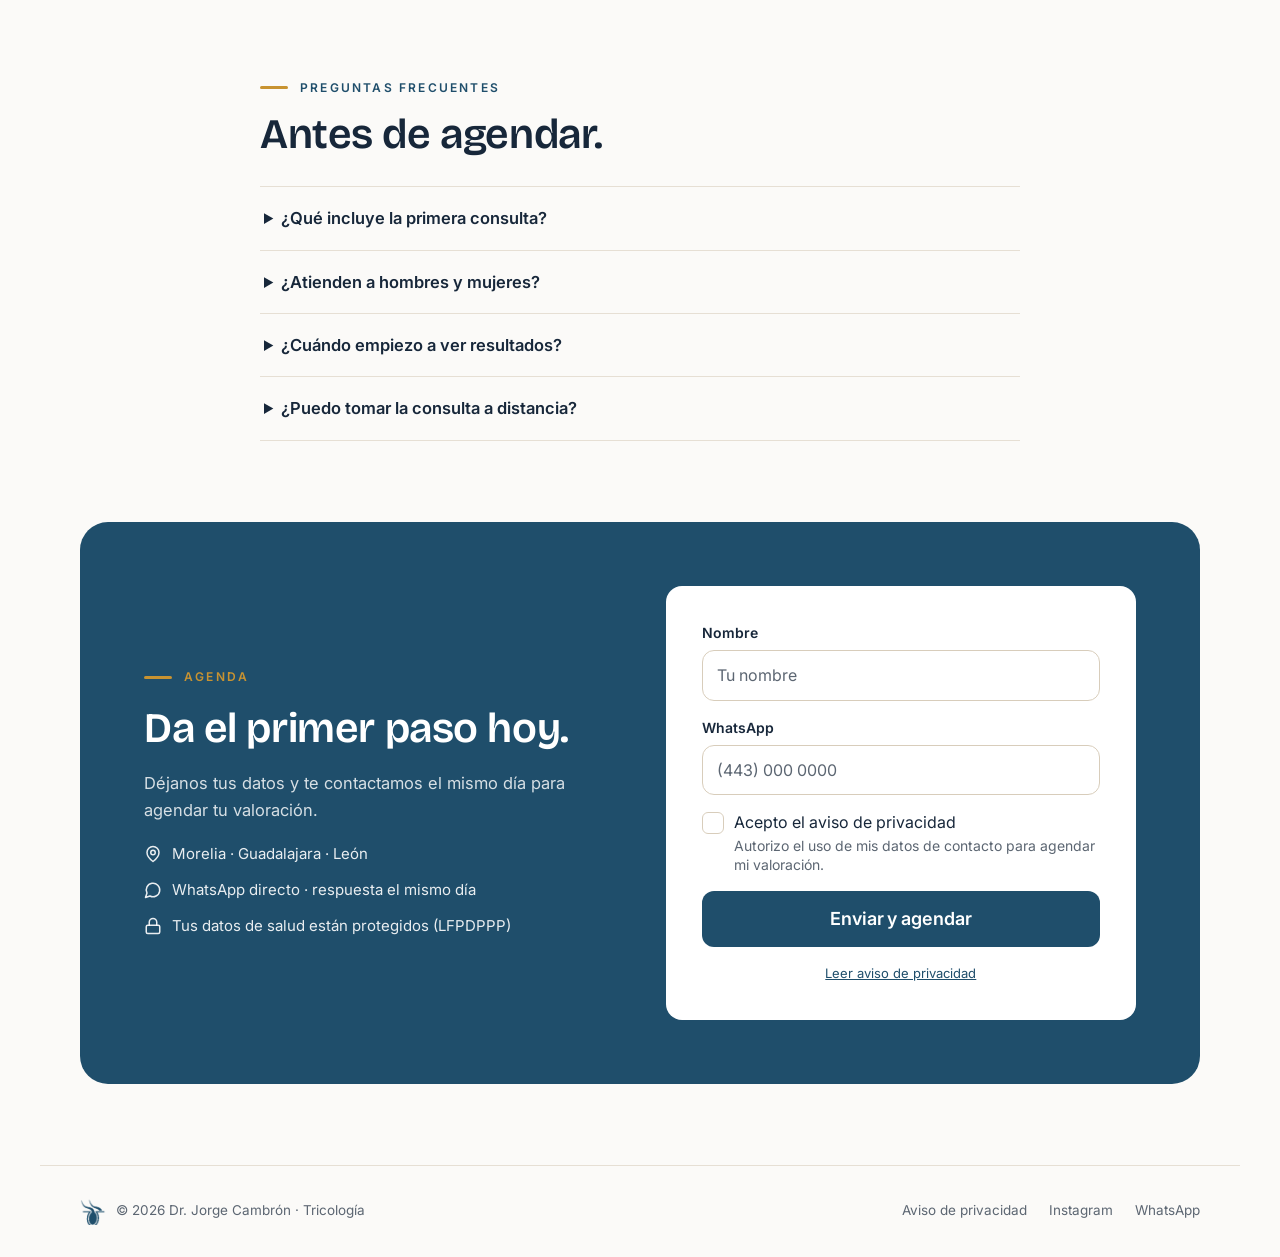
==== commit eaf4314b: "Quita Jauiri / DFH JOVIX del sitio del doctor La marca de suplementos no va ligada al Dr. Cambrón ni" ====
--- a/index.html
+++ b/index.html
@@ -119,7 +119,6 @@
           </span>
         </a>
         <nav class="lp-nav" aria-label="Navegación principal">
-          <a class="lp-nav-link lp-nav-link--new" href="jauiri.html">Jauiri <span class="lp-new">Nuevo</span></a>
           <a class="lp-nav-link" href="#metodo">Método</a>
           <a class="lp-nav-link" href="#tratamientos">Tratamientos</a>
           <a class="lp-nav-link" href="#ubicaciones">Ubicaciones</a>
@@ -130,11 +129,6 @@
 
       <section class="lp-hero" aria-labelledby="hero-title">
         <div class="lp-hero-inner">
-          <a class="lp-promo lp-fade" href="#jauiri">
-            <span class="lp-promo-tag">NUEVO</span>
-            <span>Jauiri, el suplemento capilar del Dr. Cambrón</span>
-            <svg xmlns="http://www.w3.org/2000/svg" width="16" height="16" viewBox="0 0 24 24" fill="none" stroke="currentColor" stroke-width="2" stroke-linecap="round" stroke-linejoin="round" class="lp-icon" aria-hidden="true" focusable="false"><path d="M5 12h14"/><path d="m12 5 7 7-7 7"/></svg>
-          </a>
           <div class="lp-eyebrow lp-fade">
             <span class="lp-eyebrow-dash"></span>
             <span class="lp-eyebrow-text">CLÍNICA DE TRICOLOGÍA INTEGRAL</span>
@@ -155,27 +149,6 @@
     </div>
 
     <main>
-      <!-- ===== Producto destacado: Jauiri · DFH JOVIX ===== -->
-      <section id="jauiri" class="lp-section lp-section--product" aria-labelledby="jauiri-title">
-        <div class="lp-product">
-          <div class="lp-product-media">
-            <img src="assets/jovix/jauiri-frascos.webp" width="1280" height="720" alt="Frascos de Jauiri de DFH JOVIX con cápsulas" loading="lazy" decoding="async" />
-          </div>
-          <div class="lp-product-copy">
-            <img class="lp-product-logo" src="assets/jovix/logo-jovix-negro-sin-lema.png" width="162" height="30" alt="DFH JOVIX" loading="lazy" />
-            <div class="lp-kicker"><span class="lp-eyebrow-dash"></span><span class="lp-eyebrow-text">NUEVO · SUPLEMENTO CAPILAR</span></div>
-            <h2 id="jauiri-title" class="lp-product-title">Jauiri</h2>
-            <p class="lp-product-tag">Nutrición para tu cabello, desde la raíz.</p>
-            <p class="lp-product-sub">
-              La fórmula del Dr. Cambrón: cola de caballo, myo-inositol, L-metionina, zinc y selenio aminoquelados, biotina, B6 y ácido fólico. Ocho nutrientes en una sola cápsula.
-            </p>
-            <div class="lp-product-actions">
-              <a class="tc-btn tc-btn--primary tc-btn--lg" href="jauiri.html#comprar"><span>Quiero mi Jauiri</span></a>
-              <a class="tc-btn tc-btn--secondary tc-btn--lg" href="jauiri.html"><span>Conocer más</span></a>
-            </div>
-          </div>
-        </div>
-      </section>
       <!-- ===== Método (escena con scroll) ===== -->
       <section id="metodo" class="lp-raiz" aria-labelledby="metodo-title" data-raiz>
         <div class="lp-raiz__stage">
--- a/assets/css/landing.css
+++ b/assets/css/landing.css
@@ -292,43 +292,6 @@
 .lp-footer-links a{ color:var(--ink-soft); text-decoration:none; }
 .lp-footer-links a:hover{ color:var(--navy); }
 
-/* ---------- Producto destacado: Jauiri · DFH JOVIX ----------
-   Tarjeta papel del design system; el producto es la estrella por
-   tamaño y posición, no por color: CTA marino, acentos dorados. */
-.lp-section--product{ padding-top:clamp(56px,9vh,96px); padding-bottom:0; }
-.lp-product{
-  display:grid; grid-template-columns:minmax(0,1.05fr) minmax(0,1fr); align-items:center;
-  gap:clamp(24px,4vw,56px); padding:clamp(20px,3.4vw,44px);
-  background:var(--paper); border:1.5px solid var(--line); border-radius:28px; box-shadow:var(--shadow-md);
-}
-.lp-product-media img{ width:100%; height:auto; aspect-ratio:16/11; object-fit:cover; object-position:38% 50%; border-radius:var(--radius-lg); display:block; box-shadow:var(--shadow-md); }
-.lp-product-copy{ display:flex; flex-direction:column; align-items:flex-start; gap:14px; }
-.lp-product-copy .lp-kicker{ margin-bottom:0; }
-.lp-product-logo{ height:22px; width:auto; }
-.lp-product-title{
-  margin:0; font-family:var(--font-display); font-weight:700;
-  font-size:clamp(48px,5.6vw,72px); line-height:1; letter-spacing:-0.02em; color:var(--ink);
-}
-.lp-product-tag{ margin:0; font-family:var(--font-display); font-weight:600; font-size:clamp(20px,2vw,24px); line-height:1.3; color:var(--ink); }
-.lp-product-tag em{ color:var(--gold-deep); }
-.lp-product-sub{ margin:0; font-family:var(--font-text); font-size:16px; line-height:1.65; color:var(--ink-soft); max-width:46ch; text-wrap:pretty; }
-.lp-product-actions{ display:flex; flex-wrap:wrap; gap:12px; margin-top:6px; }
-@media (max-width: 820px){ .lp-product{ grid-template-columns:1fr; } }
-
-/* Aviso "Nuevo" en el hero y en la navegación */
-.lp-promo{
-  align-self:flex-start; display:inline-flex; align-items:center; gap:10px; max-width:100%;
-  padding:6px 14px 6px 6px; border-radius:999px; text-decoration:none;
-  background:var(--paper); border:1.5px solid var(--line); box-shadow:var(--shadow-xs);
-  font-family:var(--font-text); font-size:13.5px; font-weight:500; color:var(--ink);
-  transition:border-color var(--dur-fast) var(--ease-out), box-shadow var(--dur-fast) var(--ease-out);
-}
-.lp-promo:hover{ color:var(--ink); border-color:var(--navy); box-shadow:var(--shadow-sm); }
-.lp-promo-tag{ flex:none; font-size:10.5px; font-weight:700; letter-spacing:1.4px; color:var(--gold-deep); padding:5px 9px; border-radius:999px; background:var(--gold-tint); }
-.lp-promo .lp-icon{ flex:none; color:var(--navy); }
-.lp-nav-link--new{ display:inline-flex; align-items:center; gap:6px; color:var(--ink); }
-.lp-new{ font-size:10px; font-weight:700; letter-spacing:1px; text-transform:uppercase; color:var(--gold-deep); padding:3px 7px; border-radius:999px; background:var(--gold-tint); }
-
 /* ---------- Doctor: fotos en procedimiento ---------- */
 .lp-doctor-gallery{ display:grid; grid-template-columns:1fr 1fr; gap:16px; margin-top:16px; }
 .lp-doctor-gallery figure{ margin:0; border-radius:var(--radius-lg); overflow:hidden; aspect-ratio:4/3; background:var(--sand); }
@@ -367,7 +330,6 @@
   /* espacio superior consistente al mostrar una pantalla interior */
   body.app-mode:not(.app-on-inicio) { padding-top: calc(50px + env(safe-area-inset-top, 0px)); }
   body.app-mode main > section.lp-section { padding-top: 22px; }
-  body.app-mode main > section.lp-section--product { padding-top: 0; padding-bottom: 28px; }
 
   /* ---------- Barra superior (pantallas interiores) ---------- */
   body.app-mode .lp-appbar {
